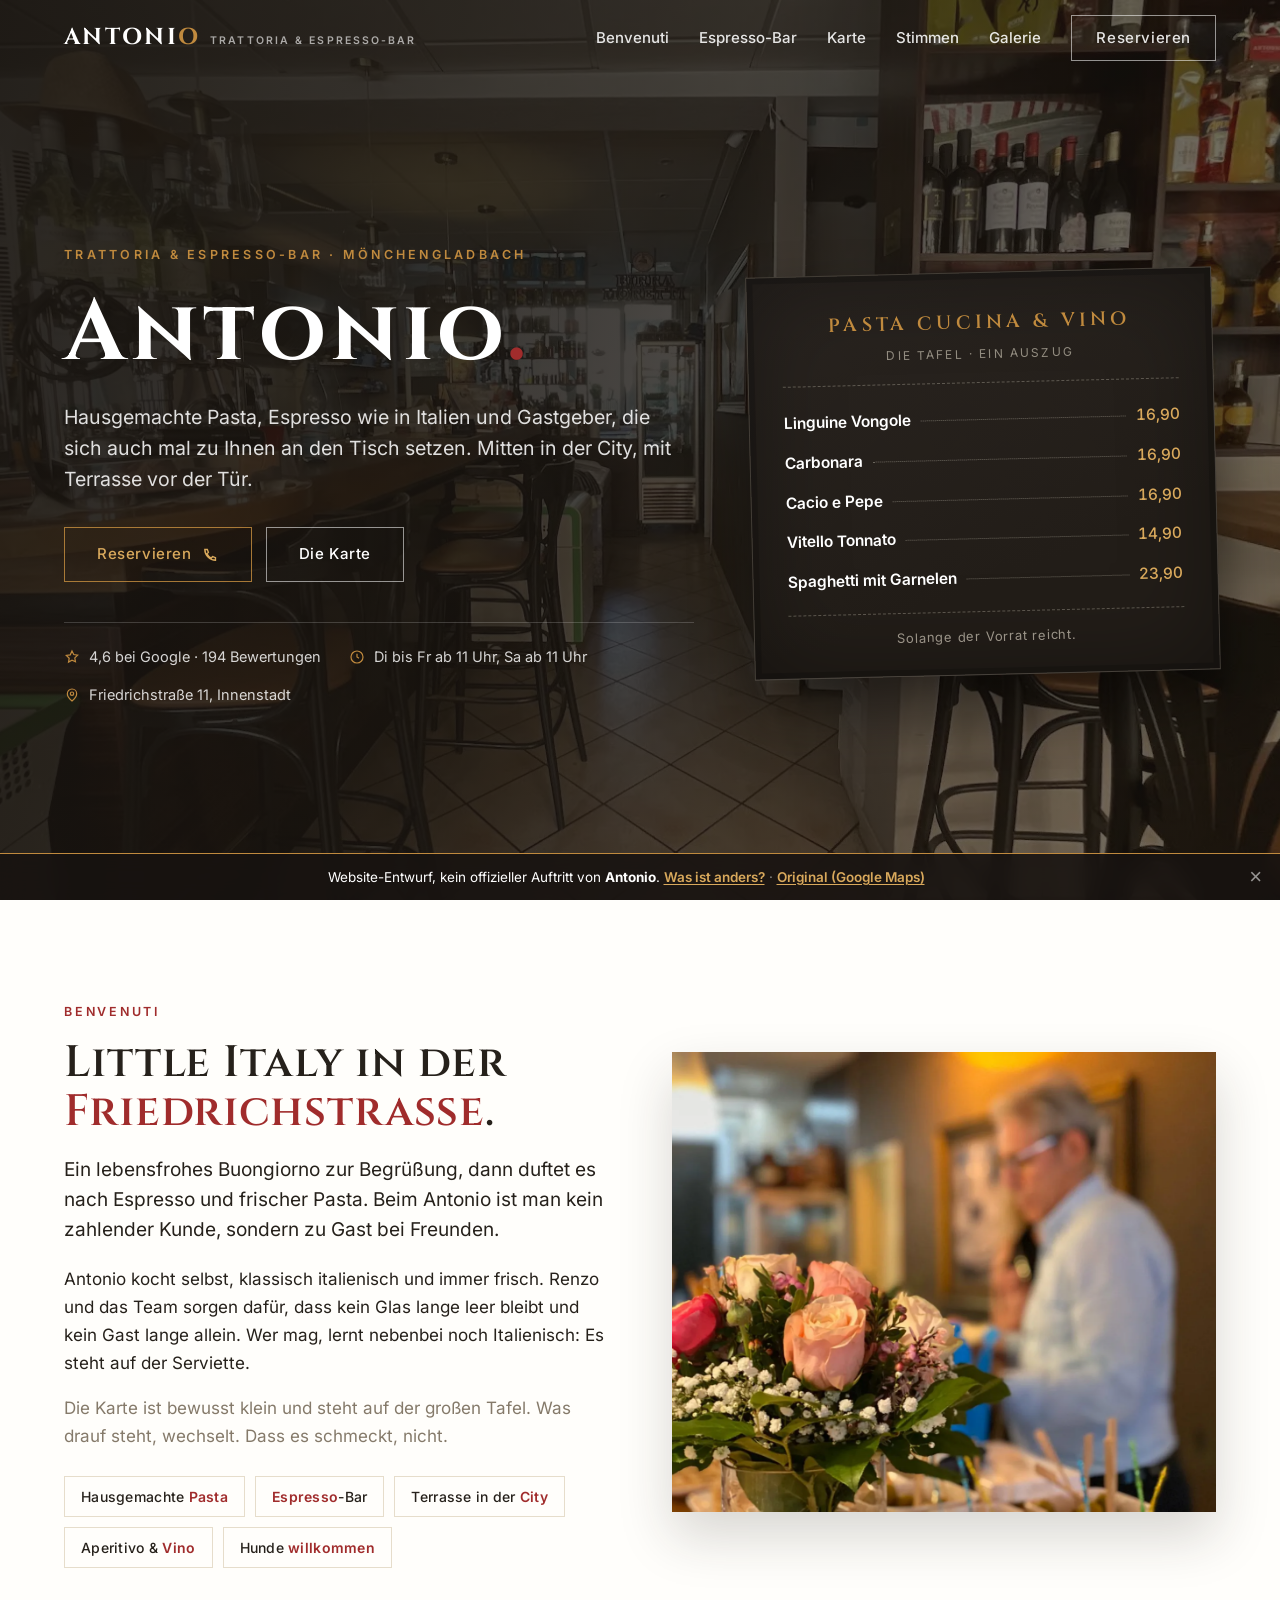
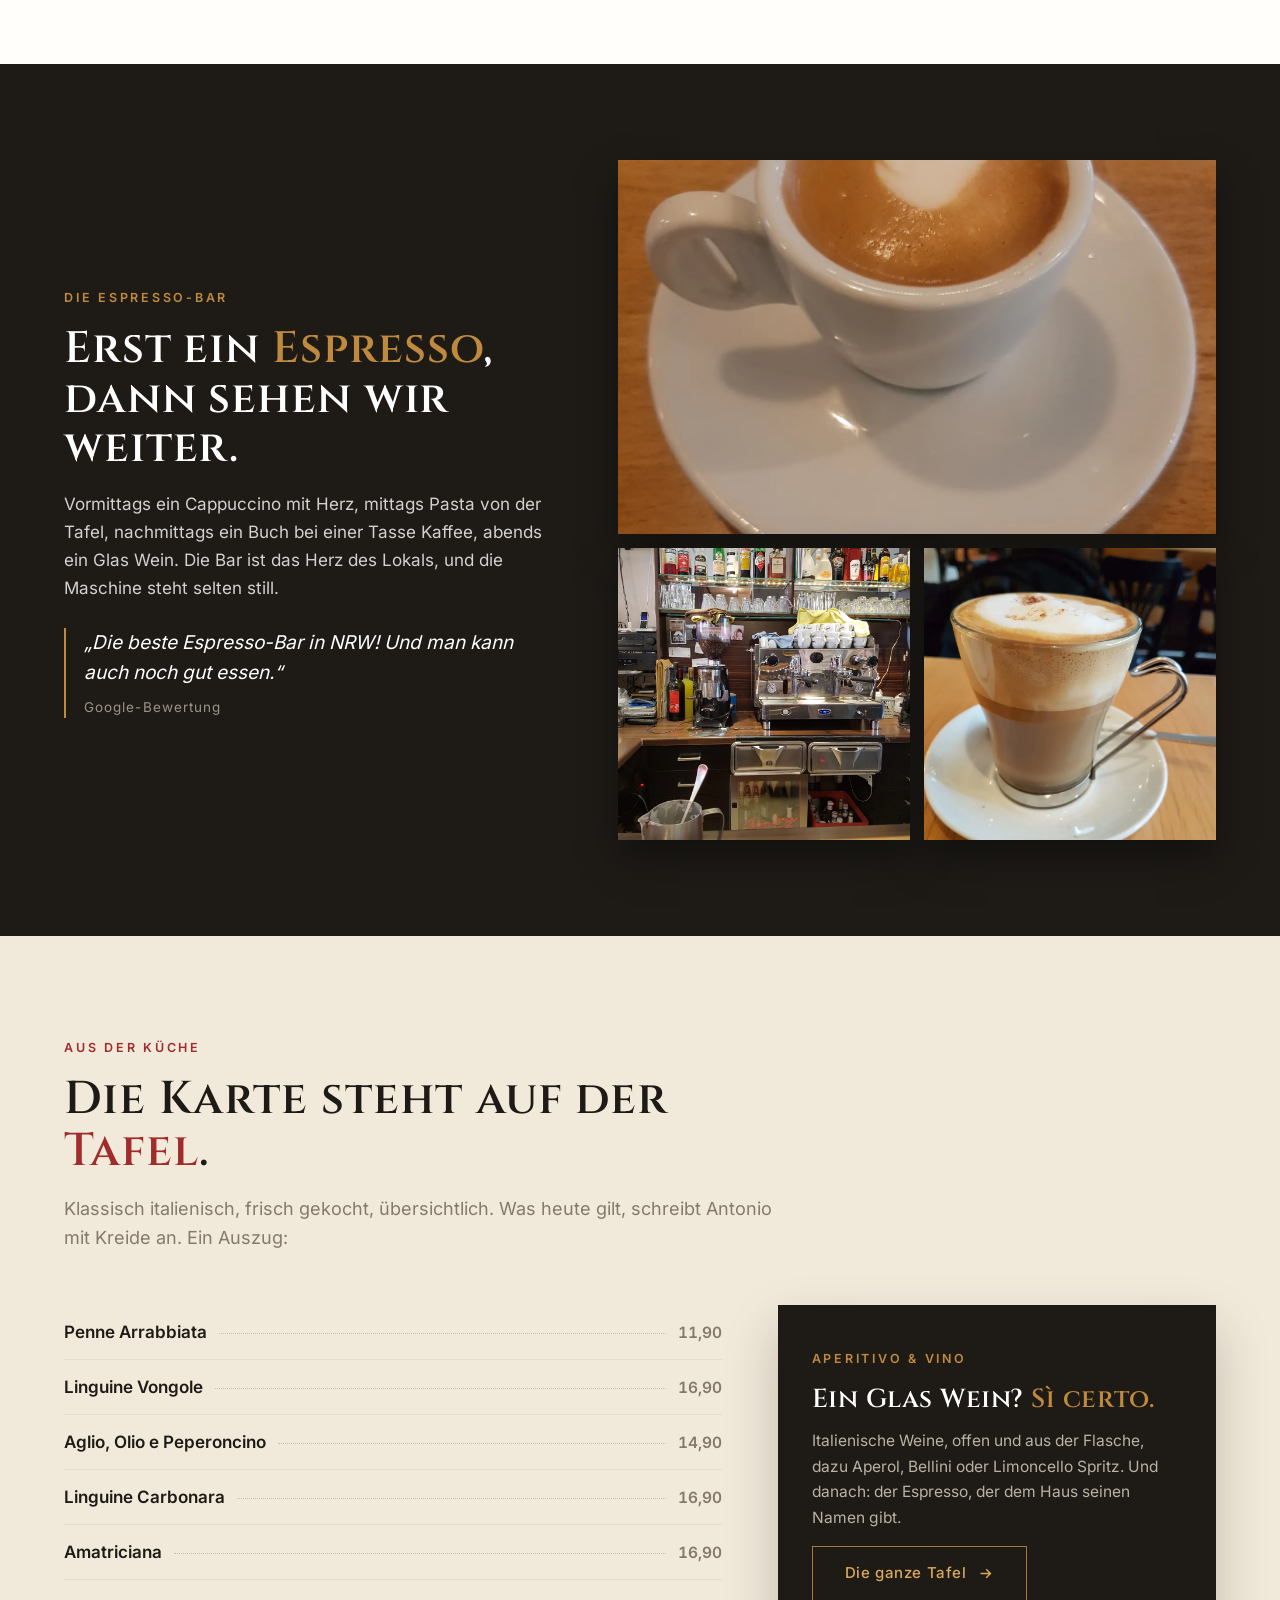
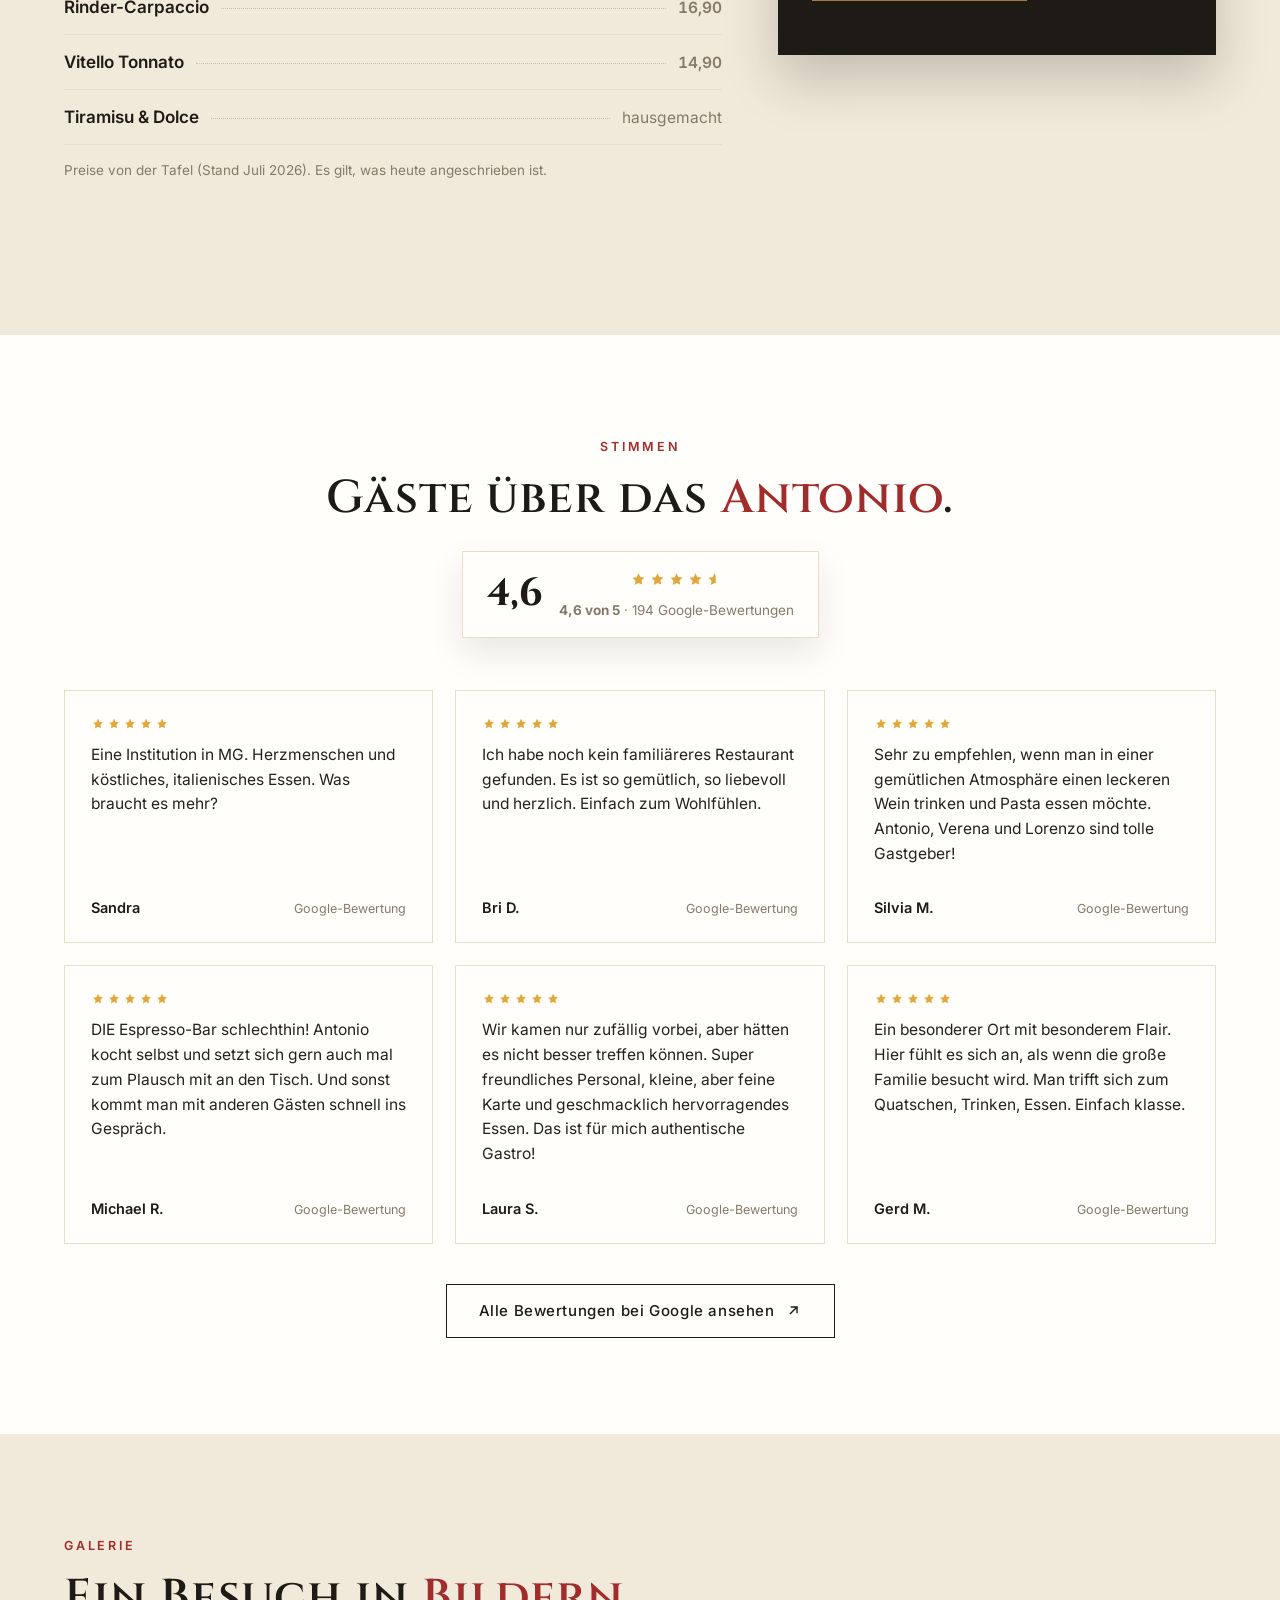
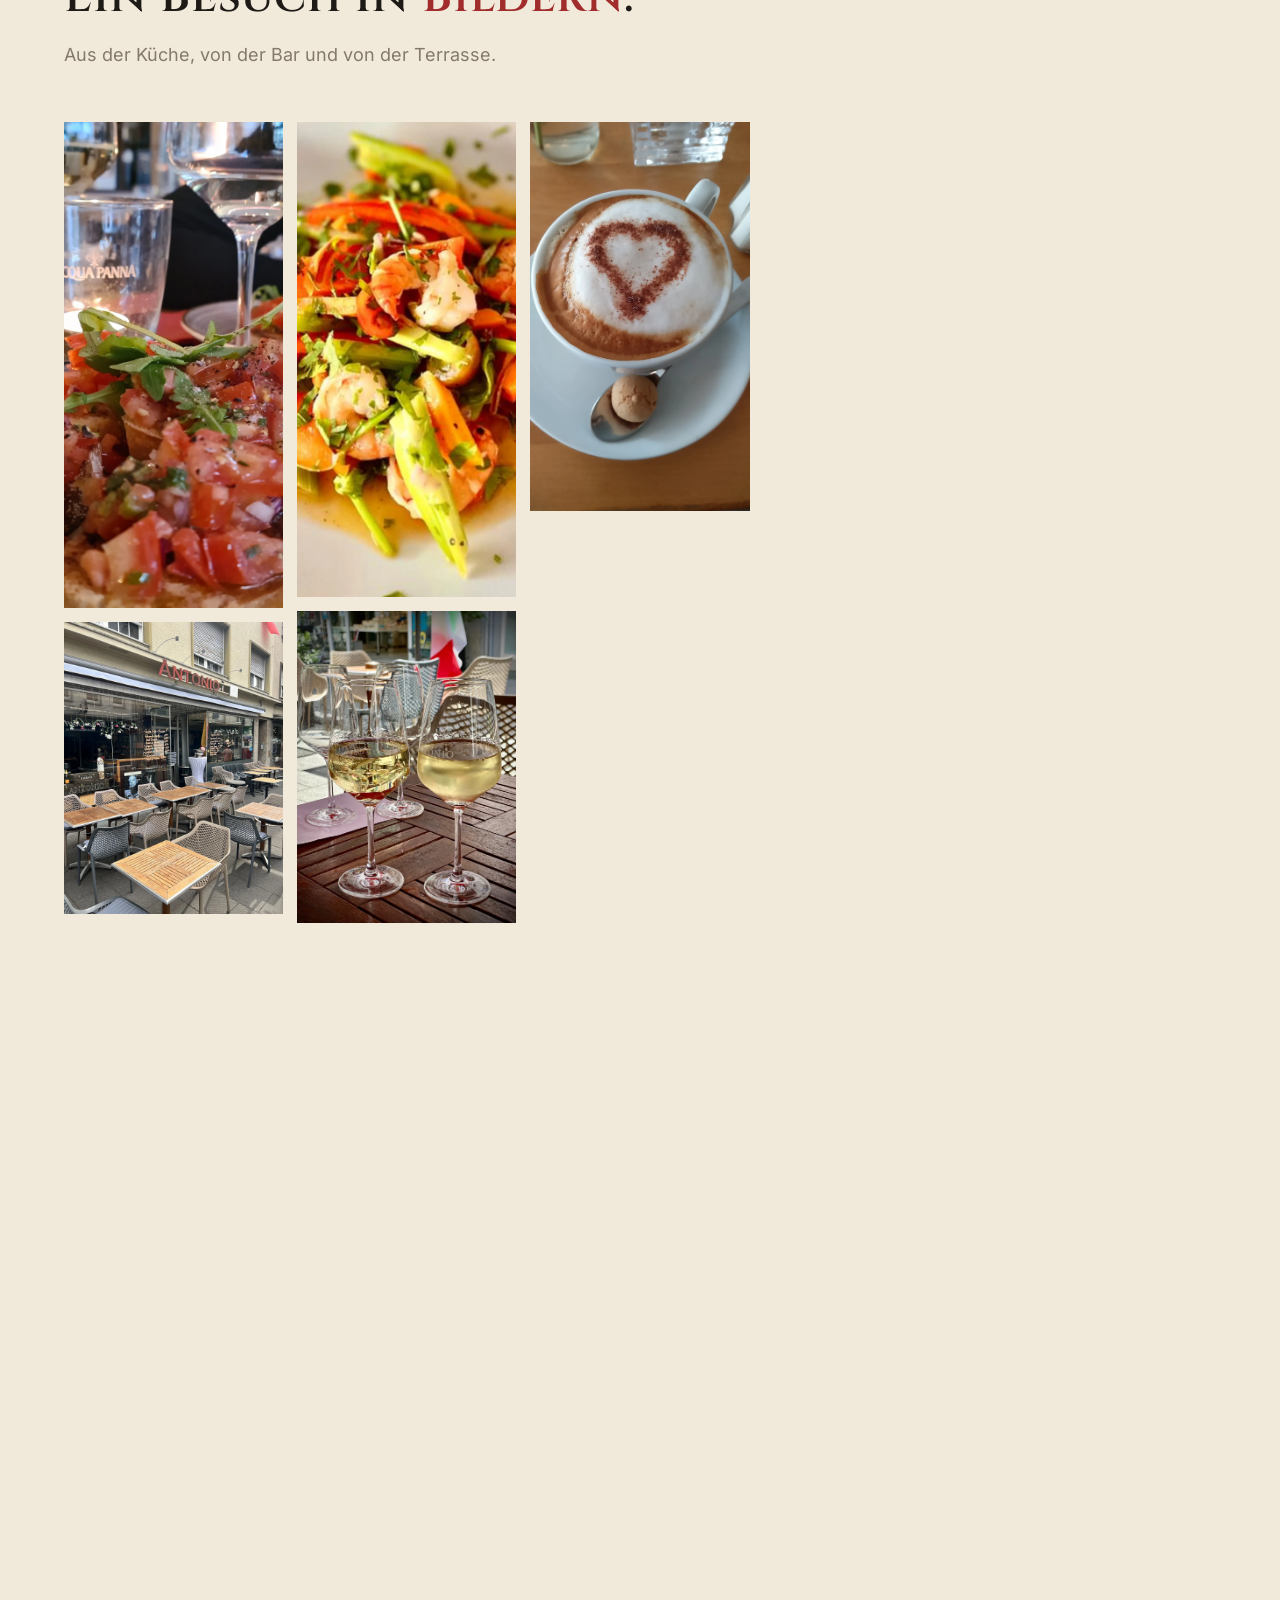
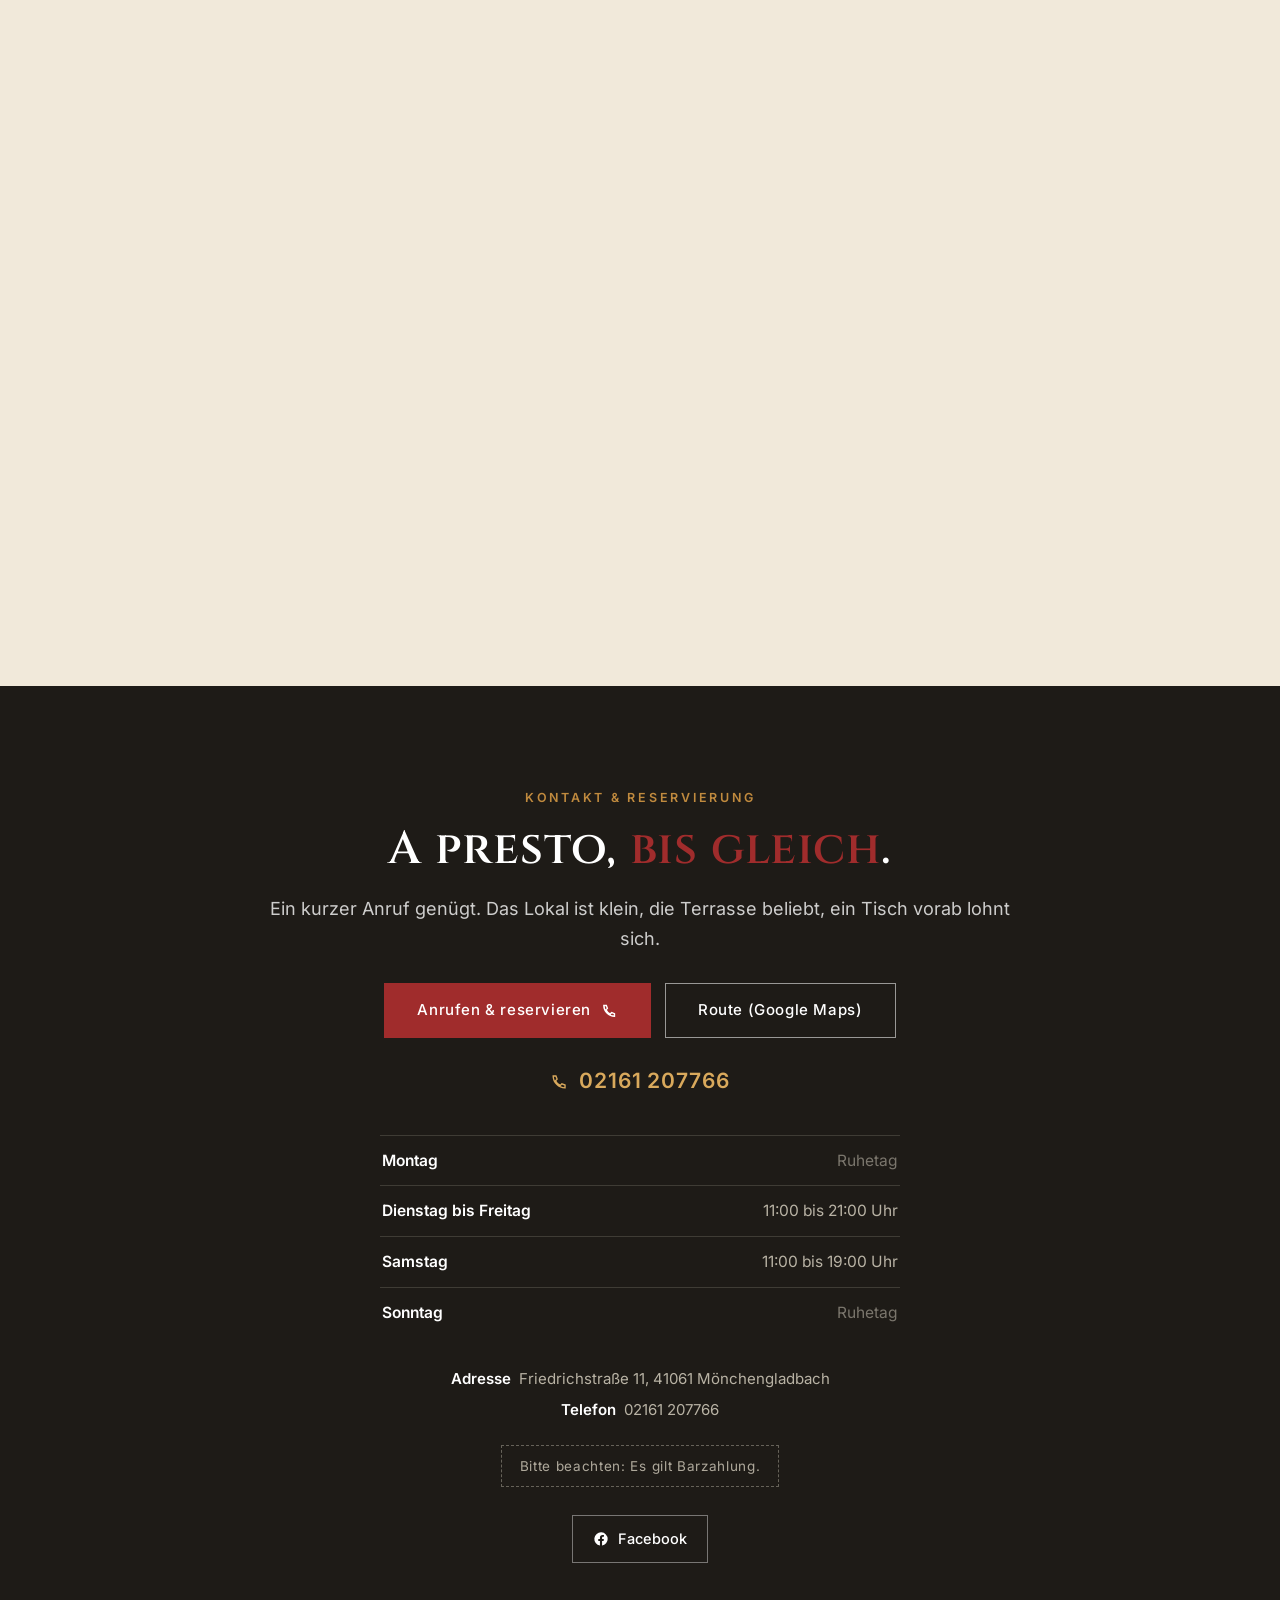
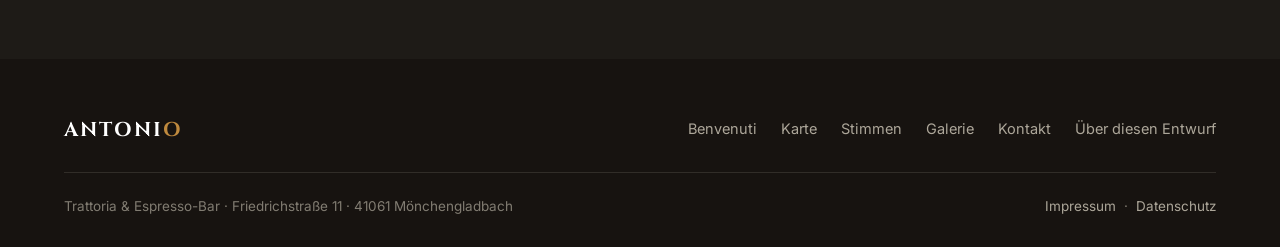
==== index.html @ 39faa566 "Antonio-Demonstrator: eigenes Design-System (Tafel, Marken-Rot, Gold, Cinzel), alle Seiten + Chrome-" ====
<!doctype html>
<html lang="de">
<head>
<meta charset="utf-8">
<meta name="viewport" content="width=device-width, initial-scale=1">
<title>Antonio | Trattoria &amp; Espresso-Bar in Mönchengladbach</title>
<meta name="description" content="Antonio in der Mönchengladbacher Innenstadt: hausgemachte Pasta, Espresso wie in Italien und eine Karte, die auf der Tafel steht. Friedrichstraße 11, Terrasse mitten in der City.">
<meta name="robots" content="noindex, nofollow">
<link rel="canonical" href="https://suak0903.github.io/antonios/">
<meta property="og:type" content="restaurant">
<meta property="og:site_name" content="Antonio">
<meta property="og:title" content="Antonio | Trattoria &amp; Espresso-Bar in Mönchengladbach">
<meta property="og:description" content="Hausgemachte Pasta, Espresso wie in Italien und eine Karte, die auf der Tafel steht. Mitten in der Mönchengladbacher City.">
<meta property="og:image" content="https://suak0903.github.io/antonios/media/og.jpg">
<meta property="og:image:width" content="1200">
<meta property="og:image:height" content="630">
<meta property="og:locale" content="de_DE">
<meta name="twitter:card" content="summary_large_image">
<meta name="twitter:image" content="https://suak0903.github.io/antonios/media/og.jpg">
<meta name="theme-color" content="#1e1b17">
<link rel="icon" href="media/favicon-32.png" sizes="32x32">
<link rel="apple-touch-icon" href="media/favicon-180.png">
<link rel="preload" as="image" href="media/hero.webp" media="(min-width:701px)">
<link rel="preload" as="image" href="media/hero-mob.webp" media="(max-width:700px)">
<link rel="stylesheet" href="css/site.css?v=1">
<script type="application/ld+json">
{"@context":"https://schema.org","@type":"Restaurant","name":"Antonio","alternateName":"Antonios Espresso Bar","@id":"https://suak0903.github.io/antonios/","url":"https://suak0903.github.io/antonios/","image":"https://suak0903.github.io/antonios/media/og.jpg","telephone":"+49 2161 207766","priceRange":"10-20 €","servesCuisine":["Italienisch","Espresso-Bar","Weinstube"],"address":{"@type":"PostalAddress","streetAddress":"Friedrichstraße 11","postalCode":"41061","addressLocality":"Mönchengladbach","addressRegion":"NRW","addressCountry":"DE"},"openingHoursSpecification":[{"@type":"OpeningHoursSpecification","dayOfWeek":["Tuesday","Wednesday","Thursday","Friday"],"opens":"11:00","closes":"21:00"},{"@type":"OpeningHoursSpecification","dayOfWeek":"Saturday","opens":"11:00","closes":"19:00"}],"aggregateRating":{"@type":"AggregateRating","ratingValue":"4.6","reviewCount":"194"},"paymentAccepted":"Cash","sameAs":["https://www.facebook.com/p/Antonios-Espresso-Bar-100046776345160/"]}
</script>
</head>
<body>
<a class="skip" href="#top">Zum Inhalt springen</a>

<!-- #chrome:header -->
<header class="nav" id="nav">
  <div class="wrap">
    <a href="index.html#top" class="brand" aria-label="Antonio Startseite">
      <b>ANTONI<em>O</em></b>
      <span class="brand__sub">Trattoria &amp; Espresso-Bar</span>
    </a>
    <nav class="nav__links" aria-label="Hauptnavigation">
      <a href="index.html#benvenuti">Benvenuti</a>
      <a href="index.html#espresso">Espresso-Bar</a>
      <a href="index.html#karte">Karte</a>
      <a href="index.html#stimmen">Stimmen</a>
      <a href="index.html#galerie">Galerie</a>
      <a href="tel:+492161207766" class="btn nav__cta">Reservieren</a>
    </nav>
    <button class="burger" id="burger" aria-label="Menü öffnen" aria-expanded="false"><span></span><span></span><span></span></button>
  </div>
</header>
<nav class="mmenu" id="mmenu" aria-label="Mobile Navigation" inert>
  <div class="mmenu__links">
    <a href="index.html#benvenuti"><span class="n">01</span>Benvenuti</a>
    <a href="index.html#espresso"><span class="n">02</span>Espresso-Bar</a>
    <a href="index.html#karte"><span class="n">03</span>Karte</a>
    <a href="index.html#stimmen"><span class="n">04</span>Stimmen</a>
    <a href="index.html#galerie"><span class="n">05</span>Galerie</a>
    <a href="index.html#kontakt"><span class="n">06</span>Kontakt</a>
  </div>
  <div class="mmenu__foot">
    <a class="btn btn--primary" href="tel:+492161207766">Tisch reservieren
      <svg viewBox="0 0 24 24" fill="none" stroke="currentColor" stroke-width="2"><path d="M4 5c0 8 7 15 15 15v-3.5l-4-1.5-2 2a12 12 0 0 1-6-6l2-2L7.5 5H4Z"/></svg></a>
    <div class="mmenu__contact">
      <a href="https://www.facebook.com/p/Antonios-Espresso-Bar-100046776345160/" target="_blank" rel="noopener"><svg viewBox="0 0 24 24" fill="currentColor"><path d="M22 12a10 10 0 1 0-11.6 9.9v-7H7.9V12h2.5V9.8c0-2.5 1.5-3.9 3.8-3.9 1.1 0 2.2.2 2.2.2v2.5h-1.2c-1.2 0-1.6.8-1.6 1.6V12h2.7l-.4 2.9h-2.3v7A10 10 0 0 0 22 12Z"/></svg>Facebook</a>
      <a href="https://www.google.com/maps/search/?api=1&amp;query=Antonio%20Friedrichstra%C3%9Fe%2011%20M%C3%B6nchengladbach" target="_blank" rel="noopener"><svg viewBox="0 0 24 24" fill="none" stroke="currentColor" stroke-width="1.8"><path d="M12 21s-7-5.7-7-11a7 7 0 1 1 14 0c0 5.3-7 11-7 11Z"/><circle cx="12" cy="10" r="2.5"/></svg>Route</a>
    </div>
    <div class="mmenu__meta">Friedrichstraße 11 &middot; Mönchengladbach</div>
  </div>
</nav>
<!-- /#chrome:header -->

<main id="top">

  <!-- ============ HERO ============ -->
  <section class="hero">
    <div class="hero__bg" id="heroBg"></div>
    <div class="wrap">
      <div class="hero__grid">
        <div class="hero__inner">
          <span class="eyebrow hero__eyebrow h-anim">Trattoria &amp; Espresso-Bar &middot; Mönchengladbach</span>
          <h1 class="h-anim">Antonio<span class="dot">.</span></h1>
          <p class="hero__sub h-anim">Hausgemachte Pasta, Espresso wie in Italien und Gastgeber, die sich auch mal zu Ihnen an den Tisch setzen. Mitten in der City, mit Terrasse vor der Tür.</p>
          <div class="hero__cta h-anim">
            <a class="btn btn--gold" href="tel:+492161207766">Reservieren
              <svg viewBox="0 0 24 24" fill="none" stroke="currentColor" stroke-width="2"><path d="M4 5c0 8 7 15 15 15v-3.5l-4-1.5-2 2a12 12 0 0 1-6-6l2-2L7.5 5H4Z"/></svg></a>
            <a class="btn btn--ghost" href="#karte">Die Karte</a>
          </div>
          <div class="ribbon h-anim">
            <span><svg viewBox="0 0 24 24" fill="none" stroke="currentColor" stroke-width="1.8"><path d="m12 3 2.6 5.3 5.9.9-4.3 4.1 1 5.8L12 16.9 6.8 19.6l1-5.8L3.5 9.7l5.9-.9Z"/></svg>4,6 bei Google &middot; 194 Bewertungen</span>
            <span><svg viewBox="0 0 24 24" fill="none" stroke="currentColor" stroke-width="1.8"><circle cx="12" cy="12" r="9"/><path d="M12 7v5l3 2"/></svg>Di bis Fr ab 11 Uhr, Sa ab 11 Uhr</span>
            <span><svg viewBox="0 0 24 24" fill="none" stroke="currentColor" stroke-width="1.8"><path d="M12 21s-7-5.7-7-11a7 7 0 1 1 14 0c0 5.3-7 11-7 11Z"/><circle cx="12" cy="10" r="2.5"/></svg>Friedrichstraße 11, Innenstadt</span>
          </div>
        </div>
        <div class="hero__board h-anim">
          <div class="board" aria-label="Auszug aus der Tafel">
            <div class="board__head"><b>PASTA CUCINA &amp; VINO</b><span>Die Tafel &middot; ein Auszug</span></div>
            <div class="board__row"><b>Linguine Vongole</b><span class="dots"></span><span class="p">16,90</span></div>
            <div class="board__row"><b>Carbonara</b><span class="dots"></span><span class="p">16,90</span></div>
            <div class="board__row"><b>Cacio e Pepe</b><span class="dots"></span><span class="p">16,90</span></div>
            <div class="board__row"><b>Vitello Tonnato</b><span class="dots"></span><span class="p">14,90</span></div>
            <div class="board__row"><b>Spaghetti mit Garnelen</b><span class="dots"></span><span class="p">23,90</span></div>
            <div class="board__foot">Solange der Vorrat reicht.</div>
          </div>
        </div>
      </div>
    </div>
  </section>

  <!-- ============ BENVENUTI ============ -->
  <section class="section section--white" id="benvenuti">
    <div class="wrap">
      <div class="split reveal">
        <div>
          <span class="eyebrow">Benvenuti</span>
          <h2 style="font-size:clamp(28px,4.4vw,44px);margin:14px 0 18px">Little Italy in der <em>Friedrichstraße</em>.</h2>
          <p class="lead">Ein lebensfrohes Buongiorno zur Begrüßung, dann duftet es nach Espresso und frischer Pasta. Beim Antonio ist man kein zahlender Kunde, sondern zu Gast bei Freunden.</p>
          <p>Antonio kocht selbst, klassisch italienisch und immer frisch. Renzo und das Team sorgen dafür, dass kein Glas lange leer bleibt und kein Gast lange allein. Wer mag, lernt nebenbei noch Italienisch: Es steht auf der Serviette.</p>
          <p class="muted">Die Karte ist bewusst klein und steht auf der großen Tafel. Was drauf steht, wechselt. Dass es schmeckt, nicht.</p>
          <div class="tags">
            <span class="tag">Hausgemachte <em>Pasta</em></span>
            <span class="tag"><em>Espresso</em>-Bar</span>
            <span class="tag">Terrasse in der <em>City</em></span>
            <span class="tag">Aperitivo &amp; <em>Vino</em></span>
            <span class="tag">Hunde <em>willkommen</em></span>
          </div>
        </div>
        <div class="split__media" style="background-image:url('media/gastgeber-blumen.webp')" role="img" aria-label="Blumen auf dem Tisch, im Hintergrund der Gastgeber"></div>
      </div>
    </div>
  </section>

  <!-- ============ ESPRESSO-BAR ============ -->
  <section class="section section--dark on-dark" id="espresso">
    <div class="wrap">
      <div class="esp reveal">
        <div>
          <span class="eyebrow" style="color:var(--oro)">Die Espresso-Bar</span>
          <h2 style="font-size:clamp(28px,4.4vw,44px);margin:14px 0 18px">Erst ein <em>Espresso</em>, dann sehen wir weiter.</h2>
          <p style="color:rgba(255,255,255,.8)">Vormittags ein Cappuccino mit Herz, mittags Pasta von der Tafel, nachmittags ein Buch bei einer Tasse Kaffee, abends ein Glas Wein. Die Bar ist das Herz des Lokals, und die Maschine steht selten still.</p>
          <blockquote class="esp__quote">
            &bdquo;Die beste Espresso-Bar in NRW! Und man kann auch noch gut essen.&ldquo;
            <cite>Google-Bewertung</cite>
          </blockquote>
        </div>
        <div class="esp__media">
          <img src="media/latte-herz.webp" alt="Cappuccino mit Herz-Latte-Art" loading="lazy" decoding="async">
          <img src="media/espressomaschine.webp" alt="Die Espressomaschine hinter der Bar" loading="lazy" decoding="async">
          <img src="media/latte-glas.webp" alt="Latte macchiato im Glas" loading="lazy" decoding="async">
        </div>
      </div>
    </div>
  </section>

  <!-- ============ KARTE ============ -->
  <section class="section section--latte" id="karte">
    <div class="wrap">
      <div class="shead">
        <span class="eyebrow">Aus der Küche</span>
        <h2>Die Karte steht auf der <em>Tafel</em>.</h2>
        <p>Klassisch italienisch, frisch gekocht, übersichtlich. Was heute gilt, schreibt Antonio mit Kreide an. Ein Auszug:</p>
      </div>
      <div class="menu reveal">
        <div class="menu__list">
          <div class="mrow"><b>Penne Arrabbiata</b><span class="lead-dots"></span><span class="p">11,90</span></div>
          <div class="mrow"><b>Linguine Vongole</b><span class="lead-dots"></span><span class="p">16,90</span></div>
          <div class="mrow"><b>Aglio, Olio e Peperoncino</b><span class="lead-dots"></span><span class="p">14,90</span></div>
          <div class="mrow"><b>Linguine Carbonara</b><span class="lead-dots"></span><span class="p">16,90</span></div>
          <div class="mrow"><b>Amatriciana</b><span class="lead-dots"></span><span class="p">16,90</span></div>
          <div class="mrow"><b>Rinder-Carpaccio</b><span class="lead-dots"></span><span class="p">16,90</span></div>
          <div class="mrow"><b>Vitello Tonnato</b><span class="lead-dots"></span><span class="p">14,90</span></div>
          <div class="mrow"><b>Tiramisu &amp; Dolce</b><span class="lead-dots"></span><span>hausgemacht</span></div>
          <p class="mnote" style="margin-top:14px">Preise von der Tafel (Stand Juli 2026). Es gilt, was heute angeschrieben ist.</p>
        </div>
        <aside class="menu__aside">
          <span class="eyebrow">Aperitivo &amp; Vino</span>
          <h3>Ein Glas Wein? <em>Sì certo.</em></h3>
          <p>Italienische Weine, offen und aus der Flasche, dazu Aperol, Bellini oder Limoncello Spritz. Und danach: der Espresso, der dem Haus seinen Namen gibt.</p>
          <p style="margin-top:16px"><a class="btn btn--gold" href="speisekarte.html">Die ganze Tafel
            <svg viewBox="0 0 24 24" fill="none" stroke="currentColor" stroke-width="2"><path d="M5 12h14M13 6l6 6-6 6"/></svg></a></p>
        </aside>
      </div>
    </div>
  </section>

  <!-- ============ STIMMEN ============ -->
  <section class="section section--white" id="stimmen">
    <div class="wrap">
      <div class="shead center">
        <span class="eyebrow">Stimmen</span>
        <h2>Gäste über das<br class="br-mob"> <em>Antonio</em>.</h2>
        <div style="display:flex;justify-content:center;margin-top:26px">
          <span class="rating">
            <span class="rating__num">4,6</span>
            <span>
              <span class="rating__stars"><svg viewBox="0 0 24 24" fill="currentColor"><path d="m12 3 2.6 5.3 5.9.9-4.3 4.1 1 5.8L12 16.9 6.8 19.6l1-5.8L3.5 9.7l5.9-.9Z"/></svg><svg viewBox="0 0 24 24" fill="currentColor"><path d="m12 3 2.6 5.3 5.9.9-4.3 4.1 1 5.8L12 16.9 6.8 19.6l1-5.8L3.5 9.7l5.9-.9Z"/></svg><svg viewBox="0 0 24 24" fill="currentColor"><path d="m12 3 2.6 5.3 5.9.9-4.3 4.1 1 5.8L12 16.9 6.8 19.6l1-5.8L3.5 9.7l5.9-.9Z"/></svg><svg viewBox="0 0 24 24" fill="currentColor"><path d="m12 3 2.6 5.3 5.9.9-4.3 4.1 1 5.8L12 16.9 6.8 19.6l1-5.8L3.5 9.7l5.9-.9Z"/></svg><svg viewBox="0 0 24 24" fill="currentColor" style="clip-path:inset(0 40% 0 0)"><path d="m12 3 2.6 5.3 5.9.9-4.3 4.1 1 5.8L12 16.9 6.8 19.6l1-5.8L3.5 9.7l5.9-.9Z"/></svg></span>
              <span class="rating__meta"><b>4,6 von 5</b> &middot; 194 Google-Bewertungen</span>
            </span>
          </span>
        </div>
      </div>
      <div class="voices reveal">
        <figure class="voice">
          <div class="voice__stars"><svg viewBox="0 0 24 24" fill="currentColor"><path d="m12 3 2.6 5.3 5.9.9-4.3 4.1 1 5.8L12 16.9 6.8 19.6l1-5.8L3.5 9.7l5.9-.9Z"/></svg><svg viewBox="0 0 24 24" fill="currentColor"><path d="m12 3 2.6 5.3 5.9.9-4.3 4.1 1 5.8L12 16.9 6.8 19.6l1-5.8L3.5 9.7l5.9-.9Z"/></svg><svg viewBox="0 0 24 24" fill="currentColor"><path d="m12 3 2.6 5.3 5.9.9-4.3 4.1 1 5.8L12 16.9 6.8 19.6l1-5.8L3.5 9.7l5.9-.9Z"/></svg><svg viewBox="0 0 24 24" fill="currentColor"><path d="m12 3 2.6 5.3 5.9.9-4.3 4.1 1 5.8L12 16.9 6.8 19.6l1-5.8L3.5 9.7l5.9-.9Z"/></svg><svg viewBox="0 0 24 24" fill="currentColor"><path d="m12 3 2.6 5.3 5.9.9-4.3 4.1 1 5.8L12 16.9 6.8 19.6l1-5.8L3.5 9.7l5.9-.9Z"/></svg></div>
          <p>Eine Institution in MG. Herzmenschen und köstliches, italienisches Essen. Was braucht es mehr?</p>
          <figcaption><span class="voice__who">Sandra</span><span class="voice__src">Google-Bewertung</span></figcaption>
        </figure>
        <figure class="voice">
          <div class="voice__stars"><svg viewBox="0 0 24 24" fill="currentColor"><path d="m12 3 2.6 5.3 5.9.9-4.3 4.1 1 5.8L12 16.9 6.8 19.6l1-5.8L3.5 9.7l5.9-.9Z"/></svg><svg viewBox="0 0 24 24" fill="currentColor"><path d="m12 3 2.6 5.3 5.9.9-4.3 4.1 1 5.8L12 16.9 6.8 19.6l1-5.8L3.5 9.7l5.9-.9Z"/></svg><svg viewBox="0 0 24 24" fill="currentColor"><path d="m12 3 2.6 5.3 5.9.9-4.3 4.1 1 5.8L12 16.9 6.8 19.6l1-5.8L3.5 9.7l5.9-.9Z"/></svg><svg viewBox="0 0 24 24" fill="currentColor"><path d="m12 3 2.6 5.3 5.9.9-4.3 4.1 1 5.8L12 16.9 6.8 19.6l1-5.8L3.5 9.7l5.9-.9Z"/></svg><svg viewBox="0 0 24 24" fill="currentColor"><path d="m12 3 2.6 5.3 5.9.9-4.3 4.1 1 5.8L12 16.9 6.8 19.6l1-5.8L3.5 9.7l5.9-.9Z"/></svg></div>
          <p>Ich habe noch kein familiäreres Restaurant gefunden. Es ist so gemütlich, so liebevoll und herzlich. Einfach zum Wohlfühlen.</p>
          <figcaption><span class="voice__who">Bri D.</span><span class="voice__src">Google-Bewertung</span></figcaption>
        </figure>
        <figure class="voice">
          <div class="voice__stars"><svg viewBox="0 0 24 24" fill="currentColor"><path d="m12 3 2.6 5.3 5.9.9-4.3 4.1 1 5.8L12 16.9 6.8 19.6l1-5.8L3.5 9.7l5.9-.9Z"/></svg><svg viewBox="0 0 24 24" fill="currentColor"><path d="m12 3 2.6 5.3 5.9.9-4.3 4.1 1 5.8L12 16.9 6.8 19.6l1-5.8L3.5 9.7l5.9-.9Z"/></svg><svg viewBox="0 0 24 24" fill="currentColor"><path d="m12 3 2.6 5.3 5.9.9-4.3 4.1 1 5.8L12 16.9 6.8 19.6l1-5.8L3.5 9.7l5.9-.9Z"/></svg><svg viewBox="0 0 24 24" fill="currentColor"><path d="m12 3 2.6 5.3 5.9.9-4.3 4.1 1 5.8L12 16.9 6.8 19.6l1-5.8L3.5 9.7l5.9-.9Z"/></svg><svg viewBox="0 0 24 24" fill="currentColor"><path d="m12 3 2.6 5.3 5.9.9-4.3 4.1 1 5.8L12 16.9 6.8 19.6l1-5.8L3.5 9.7l5.9-.9Z"/></svg></div>
          <p>Sehr zu empfehlen, wenn man in einer gemütlichen Atmosphäre einen leckeren Wein trinken und Pasta essen möchte. Antonio, Verena und Lorenzo sind tolle Gastgeber!</p>
          <figcaption><span class="voice__who">Silvia M.</span><span class="voice__src">Google-Bewertung</span></figcaption>
        </figure>
        <figure class="voice">
          <div class="voice__stars"><svg viewBox="0 0 24 24" fill="currentColor"><path d="m12 3 2.6 5.3 5.9.9-4.3 4.1 1 5.8L12 16.9 6.8 19.6l1-5.8L3.5 9.7l5.9-.9Z"/></svg><svg viewBox="0 0 24 24" fill="currentColor"><path d="m12 3 2.6 5.3 5.9.9-4.3 4.1 1 5.8L12 16.9 6.8 19.6l1-5.8L3.5 9.7l5.9-.9Z"/></svg><svg viewBox="0 0 24 24" fill="currentColor"><path d="m12 3 2.6 5.3 5.9.9-4.3 4.1 1 5.8L12 16.9 6.8 19.6l1-5.8L3.5 9.7l5.9-.9Z"/></svg><svg viewBox="0 0 24 24" fill="currentColor"><path d="m12 3 2.6 5.3 5.9.9-4.3 4.1 1 5.8L12 16.9 6.8 19.6l1-5.8L3.5 9.7l5.9-.9Z"/></svg><svg viewBox="0 0 24 24" fill="currentColor"><path d="m12 3 2.6 5.3 5.9.9-4.3 4.1 1 5.8L12 16.9 6.8 19.6l1-5.8L3.5 9.7l5.9-.9Z"/></svg></div>
          <p>DIE Espresso-Bar schlechthin! Antonio kocht selbst und setzt sich gern auch mal zum Plausch mit an den Tisch. Und sonst kommt man mit anderen Gästen schnell ins Gespräch.</p>
          <figcaption><span class="voice__who">Michael R.</span><span class="voice__src">Google-Bewertung</span></figcaption>
        </figure>
        <figure class="voice">
          <div class="voice__stars"><svg viewBox="0 0 24 24" fill="currentColor"><path d="m12 3 2.6 5.3 5.9.9-4.3 4.1 1 5.8L12 16.9 6.8 19.6l1-5.8L3.5 9.7l5.9-.9Z"/></svg><svg viewBox="0 0 24 24" fill="currentColor"><path d="m12 3 2.6 5.3 5.9.9-4.3 4.1 1 5.8L12 16.9 6.8 19.6l1-5.8L3.5 9.7l5.9-.9Z"/></svg><svg viewBox="0 0 24 24" fill="currentColor"><path d="m12 3 2.6 5.3 5.9.9-4.3 4.1 1 5.8L12 16.9 6.8 19.6l1-5.8L3.5 9.7l5.9-.9Z"/></svg><svg viewBox="0 0 24 24" fill="currentColor"><path d="m12 3 2.6 5.3 5.9.9-4.3 4.1 1 5.8L12 16.9 6.8 19.6l1-5.8L3.5 9.7l5.9-.9Z"/></svg><svg viewBox="0 0 24 24" fill="currentColor"><path d="m12 3 2.6 5.3 5.9.9-4.3 4.1 1 5.8L12 16.9 6.8 19.6l1-5.8L3.5 9.7l5.9-.9Z"/></svg></div>
          <p>Wir kamen nur zufällig vorbei, aber hätten es nicht besser treffen können. Super freundliches Personal, kleine, aber feine Karte und geschmacklich hervorragendes Essen. Das ist für mich authentische Gastro!</p>
          <figcaption><span class="voice__who">Laura S.</span><span class="voice__src">Google-Bewertung</span></figcaption>
        </figure>
        <figure class="voice">
          <div class="voice__stars"><svg viewBox="0 0 24 24" fill="currentColor"><path d="m12 3 2.6 5.3 5.9.9-4.3 4.1 1 5.8L12 16.9 6.8 19.6l1-5.8L3.5 9.7l5.9-.9Z"/></svg><svg viewBox="0 0 24 24" fill="currentColor"><path d="m12 3 2.6 5.3 5.9.9-4.3 4.1 1 5.8L12 16.9 6.8 19.6l1-5.8L3.5 9.7l5.9-.9Z"/></svg><svg viewBox="0 0 24 24" fill="currentColor"><path d="m12 3 2.6 5.3 5.9.9-4.3 4.1 1 5.8L12 16.9 6.8 19.6l1-5.8L3.5 9.7l5.9-.9Z"/></svg><svg viewBox="0 0 24 24" fill="currentColor"><path d="m12 3 2.6 5.3 5.9.9-4.3 4.1 1 5.8L12 16.9 6.8 19.6l1-5.8L3.5 9.7l5.9-.9Z"/></svg><svg viewBox="0 0 24 24" fill="currentColor"><path d="m12 3 2.6 5.3 5.9.9-4.3 4.1 1 5.8L12 16.9 6.8 19.6l1-5.8L3.5 9.7l5.9-.9Z"/></svg></div>
          <p>Ein besonderer Ort mit besonderem Flair. Hier fühlt es sich an, als wenn die große Familie besucht wird. Man trifft sich zum Quatschen, Trinken, Essen. Einfach klasse.</p>
          <figcaption><span class="voice__who">Gerd M.</span><span class="voice__src">Google-Bewertung</span></figcaption>
        </figure>
      </div>
      <div class="voices__more">
        <a class="btn btn--dark" href="https://www.google.com/maps/search/?api=1&amp;query=Antonio%20Friedrichstra%C3%9Fe%2011%20M%C3%B6nchengladbach" target="_blank" rel="noopener">Alle Bewertungen bei Google ansehen
          <svg viewBox="0 0 24 24" fill="none" stroke="currentColor" stroke-width="2"><path d="M7 17 17 7M8 7h9v9"/></svg></a>
      </div>
    </div>
  </section>

  <!-- ============ GALERIE ============ -->
  <section class="section section--latte" id="galerie">
    <div class="wrap">
      <div class="shead">
        <span class="eyebrow">Galerie</span>
        <h2>Ein Besuch in <em>Bildern</em>.</h2>
        <p>Aus der Küche, von der Bar und von der Terrasse.</p>
      </div>
      <!-- Alle brauchbaren Fotos aus dem Google-Profil; Nahaufnahmen von Gästen bewusst ausgelassen. -->
      <div class="gallery reveal">
        <picture><img src="media/vongole.webp" alt="Linguine Vongole" loading="lazy" decoding="async"></picture>
        <picture><img src="media/tafel.webp" alt="Die Kreidetafel mit der Karte über der Bank" loading="lazy" decoding="async"></picture>
        <picture><img src="media/antipasti.webp" alt="Antipasti-Teller mit Wein" loading="lazy" decoding="async"></picture>
        <picture><img src="media/garnelen-spaghetti.webp" alt="Spaghetti mit Garnelen und Rucola" loading="lazy" decoding="async"></picture>
        <picture><img src="media/fassade.webp" alt="Die Terrasse vor dem Antonio in der Friedrichstraße" loading="lazy" decoding="async"></picture>
        <picture><img src="media/burrata-prosciutto.webp" alt="Burrata mit Prosciutto" loading="lazy" decoding="async"></picture>
        <picture><img src="media/cappuccino-herz.webp" alt="Cappuccino mit Herz" loading="lazy" decoding="async"></picture>
        <picture><img src="media/pasta-rucola.webp" alt="Pasta mit Rucola" loading="lazy" decoding="async"></picture>
        <picture><img src="media/gastraum.webp" alt="Der Gastraum bei Tag" loading="lazy" decoding="async"></picture>
        <picture><img src="media/carpaccio.webp" alt="Rinder-Carpaccio" loading="lazy" decoding="async"></picture>
        <picture><img src="media/aperitivo-terrasse.webp" alt="Aperitivo auf der Terrasse" loading="lazy" decoding="async"></picture>
        <picture><img src="media/pasta-ragu.webp" alt="Pasta mit Ragù" loading="lazy" decoding="async"></picture>
        <picture><img src="media/bruschetta-wein.webp" alt="Bruschetta mit einem Glas Wein" loading="lazy" decoding="async"></picture>
        <picture><img src="media/tiramisu.webp" alt="Hausgemachtes Tiramisu" loading="lazy" decoding="async"></picture>
        <picture><img src="media/garnelen.webp" alt="Gebratene Garnelen" loading="lazy" decoding="async"></picture>
        <picture><img src="media/wein-flagge.webp" alt="Weißwein, im Hintergrund die italienische Flagge" loading="lazy" decoding="async"></picture>
        <picture><img src="media/linguine.webp" alt="Linguine mit Kräutern" loading="lazy" decoding="async"></picture>
        <picture><img src="media/antipasti-platte.webp" alt="Große Antipasti-Platte" loading="lazy" decoding="async"></picture>
        <picture><img src="media/espresso.webp" alt="Ein Espresso an der Bar" loading="lazy" decoding="async"></picture>
        <picture><img src="media/caprese-service.webp" alt="Caprese wird serviert" loading="lazy" decoding="async"></picture>
        <picture><img src="media/pasta-abend.webp" alt="Pasta am Abend" loading="lazy" decoding="async"></picture>
        <picture><img src="media/zucchini-parmesan.webp" alt="Zucchini mit Parmesan" loading="lazy" decoding="async"></picture>
        <picture><img src="media/tisch-blumen.webp" alt="Blumen auf dem großen Holztisch" loading="lazy" decoding="async"></picture>
        <picture><img src="media/dessert-beeren.webp" alt="Dessert mit Beeren" loading="lazy" decoding="async"></picture>
        <picture><img src="media/spaghetti-pomodoro.webp" alt="Spaghetti Pomodoro" loading="lazy" decoding="async"></picture>
        <picture><img src="media/terrasse-abend.webp" alt="Die Terrasse am Abend" loading="lazy" decoding="async"></picture>
        <picture><img src="media/ravioli.webp" alt="Ravioli in Tomatensauce" loading="lazy" decoding="async"></picture>
        <picture><img src="media/salat.webp" alt="Frischer Salat mit Gemüse" loading="lazy" decoding="async"></picture>
        <picture><img src="media/garnelen-pasta.webp" alt="Pasta mit Garnelen" loading="lazy" decoding="async"></picture>
        <picture><img src="media/weinregal.webp" alt="Weinflaschen im Regal" loading="lazy" decoding="async"></picture>
        <picture><img src="media/parmigiana.webp" alt="Parmigiana mit Parmesan" loading="lazy" decoding="async"></picture>
        <picture><img src="media/bruschetta.webp" alt="Bruschetta mit Tomaten" loading="lazy" decoding="async"></picture>
        <picture><img src="media/pasta-schinken.webp" alt="Pasta mit Schinken und Parmesan" loading="lazy" decoding="async"></picture>
        <picture><img src="media/dessert.webp" alt="Dessertteller" loading="lazy" decoding="async"></picture>
        <picture><img src="media/serviette.webp" alt="Die Serviette: Ich lerne Italienisch" loading="lazy" decoding="async"></picture>
        <picture><img src="media/terrasse-wein.webp" alt="Wein auf der Terrasse" loading="lazy" decoding="async"></picture>
      </div>
    </div>
  </section>

  <!-- ============ KONTAKT ============ -->
  <section class="section section--dark" id="kontakt">
    <div class="wrap">
      <div class="cta">
        <span class="eyebrow">Kontakt &amp; Reservierung</span>
        <h2>A presto, <em>bis gleich</em>.</h2>
        <p>Ein kurzer Anruf genügt. Das Lokal ist klein, die Terrasse beliebt, ein Tisch vorab lohnt sich.</p>
        <div class="cta__row">
          <a class="btn btn--primary" href="tel:+492161207766">Anrufen &amp; reservieren
            <svg viewBox="0 0 24 24" fill="none" stroke="currentColor" stroke-width="2"><path d="M4 5c0 8 7 15 15 15v-3.5l-4-1.5-2 2a12 12 0 0 1-6-6l2-2L7.5 5H4Z"/></svg></a>
          <a class="btn btn--ghost" href="https://www.google.com/maps/search/?api=1&amp;query=Antonio%20Friedrichstra%C3%9Fe%2011%20M%C3%B6nchengladbach" target="_blank" rel="noopener">Route (Google Maps)</a>
        </div>
        <a class="cta__tel" href="tel:+492161207766">
          <svg viewBox="0 0 24 24" fill="none" stroke="currentColor" stroke-width="1.7"><path d="M4 5c0 8 7 15 15 15v-3.5l-4-1.5-2 2a12 12 0 0 1-6-6l2-2L7.5 5H4Z"/></svg>02161 207766</a>
        <div style="max-width:520px;margin:36px auto 0">
          <div class="hours">
            <div class="hrow closed"><b>Montag</b><span>Ruhetag</span></div>
            <div class="hrow"><b>Dienstag bis Freitag</b><span>11:00 bis 21:00 Uhr</span></div>
            <div class="hrow"><b>Samstag</b><span>11:00 bis 19:00 Uhr</span></div>
            <div class="hrow closed" style="border-bottom:0"><b>Sonntag</b><span>Ruhetag</span></div>
          </div>
        </div>
        <div class="cta__meta">
          <span><b>Adresse</b> &nbsp;Friedrichstraße 11, 41061 Mönchengladbach</span>
          <span><b>Telefon</b> &nbsp;02161 207766</span>
        </div>
        <span class="cta__note">Bitte beachten: Es gilt Barzahlung.</span>
        <div class="social" style="justify-content:center;margin-top:28px">
          <a href="https://www.facebook.com/p/Antonios-Espresso-Bar-100046776345160/" target="_blank" rel="noopener">
            <svg viewBox="0 0 24 24" fill="currentColor"><path d="M22 12a10 10 0 1 0-11.6 9.9v-7H7.9V12h2.5V9.8c0-2.5 1.5-3.9 3.8-3.9 1.1 0 2.2.2 2.2.2v2.5h-1.2c-1.2 0-1.6.8-1.6 1.6V12h2.7l-.4 2.9h-2.3v7A10 10 0 0 0 22 12Z"/></svg>Facebook</a>
        </div>
      </div>
    </div>
  </section>

</main>

<!-- #chrome:demobar -->
<div class="demobar" id="demobar">
  <span>Website-Entwurf, kein offizieller Auftritt von <b>Antonio</b>. <a href="hinweise.html">Was ist anders?</a> <span class="demobar__sep">&middot;</span> <a href="https://www.google.com/maps/search/?api=1&amp;query=Antonio%20Friedrichstra%C3%9Fe%2011%20M%C3%B6nchengladbach" target="_blank" rel="noopener">Original (Google Maps)</a></span>
  <button id="demoClose" aria-label="Hinweis schließen">&times;</button>
</div>
<!-- /#chrome:demobar -->
<!-- #chrome:footer -->
<footer class="foot">
  <div class="wrap">
    <div class="foot__top">
      <a href="index.html#top" class="brand"><b>ANTONI<em>O</em></b></a>
      <nav class="foot__nav" aria-label="Footer">
        <a href="index.html#benvenuti">Benvenuti</a>
        <a href="index.html#karte">Karte</a>
        <a href="index.html#stimmen">Stimmen</a>
        <a href="index.html#galerie">Galerie</a>
        <a href="index.html#kontakt">Kontakt</a>
        <a href="hinweise.html">Über diesen Entwurf</a>
      </nav>
    </div>
    <div class="foot__bottom">
      <span>Trattoria &amp; Espresso-Bar &middot; Friedrichstraße 11 &middot; 41061 Mönchengladbach</span>
      <span><a href="impressum.html">Impressum</a> &nbsp;&middot;&nbsp; <a href="datenschutz.html">Datenschutz</a></span>
    </div>
  </div>
</footer>
<!-- /#chrome:footer -->

<!-- Lightbox -->
<div class="lb" id="lb" aria-hidden="true" role="dialog" aria-label="Bildansicht">
  <button class="lb__close" id="lbClose" aria-label="Schließen">&times;</button>
  <button class="lb__nav prev" id="lbPrev" aria-label="Vorheriges Bild">&#8249;</button>
  <img id="lbImg" src="" alt="">
  <button class="lb__nav next" id="lbNext" aria-label="Nächstes Bild">&#8250;</button>
</div>

<script src="js/site.js?v=1" defer></script>
</body>
</html>
---- css/site.css ----
/* ANTONIO - Trattoria & Espresso-Bar, Mönchengladbach. Redesign-Entwurf.
   Design-System: Tafel-Schwarzbraun + Marken-Rot + Gold auf hellem Tageslicht-Grund.
   Schriften: Cinzel (Kapitalis, wie die Fassaden-Wortmarke) + Inter (Body). */

@font-face{
  font-family:'Cinzel';font-style:normal;font-weight:400 900;font-display:swap;
  src:url('../font/cinzel.woff2') format('woff2');
}
@font-face{
  font-family:'Inter';font-style:normal;font-weight:100 900;font-display:swap;
  src:url('../font/inter.woff2') format('woff2-variations');
}

:root{
  --tafel:#1e1b17;      /* Kreidetafel-Grund: Hero-Overlay, dunkle Sektionen, Footer */
  --tafel-2:#292420;    /* dunkle Karte / Tafel-Board */
  --tafel-3:#332d27;    /* dunkle Karte 2 */
  --rosso:#a02c2c;      /* AKZENT Marken-Rot (Wortmarke an der Fassade) */
  --rosso-d:#7e2222;    /* Akzent dunkler (Hover) */
  --oro:#c08a3e;        /* Gold der Fenster-Kapitalis: Sekundaerakzent auf dunkel */
  --oro-h:#d9a95c;      /* Gold hell (Hover auf dunkel) */
  --kreide:#ece5d4;     /* Kreide-Ton auf der Tafel */
  --latte:#f1e9da;      /* Sektions-BG warm */
  --milk:#faf7f0;       /* Grund-BG: helles Tageslicht */
  --white:#fffefb;
  --ink:#26211b;        /* Fliesstext auf hell */
  --muted:#857a6a;      /* gedaempft */
  --line:#e6ddcb;       /* Haarlinie */
  --wrap:1200px;
  --ease:cubic-bezier(.22,1,.36,1);
  --nav-h:76px;
}

*,*::before,*::after{box-sizing:border-box}
html{-webkit-text-size-adjust:100%;scroll-behavior:smooth;overflow-x:clip}
html,*{-webkit-tap-highlight-color:transparent}
body{
  margin:0;background:var(--milk);color:var(--ink);
  font-family:'Inter',system-ui,-apple-system,Segoe UI,sans-serif;
  font-size:17px;line-height:1.65;font-weight:400;
  overflow-x:clip;overflow-wrap:break-word;
}
img{max-width:100%;height:auto;display:block}
a{color:var(--rosso)}
::selection{background:rgba(160,44,44,.22)}
::-moz-selection{background:rgba(160,44,44,.22)}
.wrap{max-width:var(--wrap);margin:0 auto;padding:0 24px}
.skip{position:absolute;left:-9999px;top:0;background:var(--tafel);color:#fff;padding:10px 16px;z-index:200}
.skip:focus{left:0}

h1,h2,h3{font-family:'Cinzel',serif;font-weight:600;letter-spacing:.02em;line-height:1.12;margin:0}
h1 em,h2 em,h3 em{font-style:normal;color:var(--rosso)}
.on-dark h2 em,.on-dark h3 em{color:var(--oro)}
p{margin:0 0 1em}
.lead{font-size:19px;line-height:1.6}
.muted{color:var(--muted)}
.eyebrow{
  display:inline-block;font-family:'Inter';font-size:12.5px;font-weight:600;
  letter-spacing:.22em;text-transform:uppercase;color:var(--rosso);
}

/* ---------- Buttons (radius 0, Ghost ueber dunklem Grund) ---------- */
.btn{
  display:inline-flex;align-items:center;justify-content:center;gap:10px;
  padding:14px 32px;border:1px solid transparent;font-family:'Inter';
  font-size:15px;font-weight:500;letter-spacing:.04em;text-decoration:none;
  cursor:pointer;transition:background .3s var(--ease),color .3s var(--ease),border-color .3s var(--ease);
  border-radius:0;background:none;
}
.btn svg{width:17px;height:17px;flex:0 0 auto}
.btn--primary{background:var(--rosso);color:#fff;border-color:var(--rosso)}
.btn--primary:hover{background:var(--rosso-d);border-color:var(--rosso-d)}
.btn--gold{border-color:rgba(192,138,62,.85);color:var(--oro-h)}
.btn--gold:hover{background:rgba(192,138,62,.16);border-color:var(--oro-h)}
.btn--ghost{border-color:rgba(255,255,255,.55);color:#fff;font-weight:500}
.btn--ghost:hover{background:rgba(255,255,255,.14);border-color:rgba(255,255,255,.85)}
.btn--dark{border-color:var(--tafel);color:var(--tafel)}
.btn--dark:hover{background:var(--tafel);color:var(--milk)}
.btn:active{transform:translateY(1px)}

/* ---------- Navigation ---------- */
.nav{
  position:fixed;top:0;left:0;right:0;z-index:100;height:var(--nav-h);
  display:flex;align-items:center;
  transition:background .35s var(--ease),box-shadow .35s var(--ease);
}
.nav .wrap{display:flex;align-items:center;justify-content:space-between;width:100%}
.brand{display:flex;align-items:baseline;gap:10px;text-decoration:none}
.brand b{
  font-family:'Cinzel',serif;font-weight:700;font-size:23px;letter-spacing:.10em;
  color:#fff;transition:color .35s var(--ease);
}
.brand b em{font-style:normal;color:var(--oro)}
.brand .brand__sub{
  font-size:10.5px;font-weight:600;letter-spacing:.2em;text-transform:uppercase;
  color:rgba(255,255,255,.62);transition:color .35s var(--ease);
}
.brand{transition:transform .28s var(--ease);transform-origin:center}
.brand:hover{transform:scale(1.06)}
.nav__links{display:flex;align-items:center;gap:30px}
.nav__links a{
  position:relative;color:rgba(255,255,255,.88);text-decoration:none;
  font-size:15px;font-weight:500;transition:color .3s var(--ease);
}
.nav__links a::after{
  content:"";position:absolute;left:0;right:100%;bottom:-6px;height:1.5px;
  background:var(--oro);transition:right .32s var(--ease);
}
.nav__links a:hover::after,.nav__links a.active::after{right:0}
.nav__links a.nav__cta{padding:10px 24px;border:1px solid rgba(255,255,255,.55)}
.nav__links a.nav__cta::after{display:none}
.nav__links a.nav__cta:hover{background:rgba(255,255,255,.14)}
.nav.scrolled{background:rgba(250,247,240,.92);backdrop-filter:blur(14px) saturate(140%);box-shadow:0 1px 0 var(--line)}
.nav.scrolled .brand b{color:var(--tafel)}
.nav.scrolled .brand b em{color:var(--rosso)}
.nav.scrolled .brand .brand__sub{color:var(--muted)}
.nav.scrolled .nav__links a{color:var(--ink)}
.nav.scrolled .nav__links a::after{background:var(--rosso)}
.nav.scrolled .nav__links a.nav__cta{border-color:var(--rosso);color:var(--rosso)}
.nav.scrolled .nav__links a.nav__cta:hover{background:rgba(160,44,44,.08)}

.burger{
  display:none;width:44px;height:44px;background:none;border:0;cursor:pointer;
  flex-direction:column;justify-content:center;align-items:center;gap:6px;z-index:130;
}
.burger span{display:block;width:26px;height:2px;background:#fff;transition:transform .3s var(--ease),opacity .3s var(--ease),background .3s var(--ease)}
.nav.scrolled .burger span{background:var(--tafel)}
.nav.menu-open .burger span{background:#fff}
.nav.menu-open .burger span:nth-child(1){transform:translateY(8px) rotate(45deg)}
.nav.menu-open .burger span:nth-child(2){opacity:0}
.nav.menu-open .burger span:nth-child(3){transform:translateY(-8px) rotate(-45deg)}
.nav.menu-open{background:none;box-shadow:none;backdrop-filter:none;z-index:130}
.nav.menu-open .brand b{color:#fff}
.nav.menu-open .brand b em{color:var(--oro)}
.nav.menu-open .brand .brand__sub{color:rgba(255,255,255,.62)}

/* Mobiles Menue: Glas auf Tafel-Braun, Header schwebt, Burger morpht */
.mmenu{
  position:fixed;inset:0;z-index:110;height:100lvh;
  background:rgba(26,22,18,.84);backdrop-filter:blur(20px) saturate(140%);
  display:flex;flex-direction:column;justify-content:center;
  padding:calc(var(--nav-h) + 12px) 30px 34px;
  transform:translateX(102%);transition:transform .42s var(--ease);
  overflow-y:auto;overscroll-behavior:contain;
}
.mmenu.open{transform:none}
.mmenu__links{display:flex;flex-direction:column;gap:4px;margin:auto 0 26px}
.mmenu__links a{
  display:flex;align-items:baseline;gap:16px;text-decoration:none;
  font-family:'Cinzel',serif;font-weight:600;font-size:clamp(22px,5.6vw,27px);
  letter-spacing:.06em;color:var(--kreide);padding:9px 0 9px 2px;
  border-bottom:1px solid rgba(236,229,212,.12);
  transition:color .3s var(--ease),padding-left .3s var(--ease);
  opacity:0;transform:translateY(14px);
}
.mmenu__links a:last-child{border-bottom:0}
.mmenu.open .mmenu__links a{animation:mmin .5s var(--ease) forwards}
.mmenu.open .mmenu__links a:nth-child(1){animation-delay:.06s}
.mmenu.open .mmenu__links a:nth-child(2){animation-delay:.11s}
.mmenu.open .mmenu__links a:nth-child(3){animation-delay:.16s}
.mmenu.open .mmenu__links a:nth-child(4){animation-delay:.21s}
.mmenu.open .mmenu__links a:nth-child(5){animation-delay:.26s}
.mmenu.open .mmenu__links a:nth-child(6){animation-delay:.31s}
@keyframes mmin{to{opacity:1;transform:none}}
.mmenu__links a:hover{color:#fff;padding-left:12px}
.mmenu__links .n{font-family:'Inter';font-size:12px;font-weight:600;letter-spacing:.14em;color:var(--oro)}
.mmenu__foot{display:flex;flex-direction:column;gap:14px;margin-bottom:auto}
.mmenu__foot .btn{width:100%}
.mmenu__contact{display:grid;grid-template-columns:1fr 1fr;gap:10px}
.mmenu__contact a{
  display:inline-flex;align-items:center;justify-content:center;gap:8px;
  border:1px solid rgba(236,229,212,.28);color:var(--kreide);text-decoration:none;
  font-size:14px;font-weight:500;padding:11px 10px;transition:background .3s var(--ease);
}
.mmenu__contact a:hover{background:rgba(255,255,255,.10)}
.mmenu__contact svg{width:16px;height:16px}
.mmenu__meta{text-align:center;font-size:13px;color:rgba(236,229,212,.55)}

/* ---------- Hero ---------- */
.hero{
  position:relative;min-height:100svh;display:flex;align-items:center;
  background:var(--tafel);overflow:hidden;padding:calc(var(--nav-h) + 34px) 0 64px;
}
.hero__bg{
  position:absolute;left:0;right:0;top:-16%;height:132%;z-index:0;
  background:url('../media/hero.webp') center 38%/cover no-repeat;
  will-change:transform;backface-visibility:hidden;
}
.hero__bg::after{
  content:"";position:absolute;inset:0;
  background:linear-gradient(100deg,rgba(24,20,16,.93) 0%,rgba(24,20,16,.82) 44%,rgba(24,20,16,.55) 100%);
}
.hero .wrap{position:relative;z-index:1;width:100%}
.hero__grid{display:grid;grid-template-columns:1.15fr .85fr;gap:56px;align-items:center}
.hero__grid>*{min-width:0}
.hero__inner{color:#fff}
.hero__eyebrow{color:var(--oro);letter-spacing:.26em}
.hero h1{
  font-size:clamp(46px,7.2vw,86px);font-weight:700;color:#fff;
  letter-spacing:.06em;margin:18px 0 0;
}
.hero h1 em{font-style:normal;color:var(--oro)}
.hero h1 .dot{color:var(--rosso)}
.hero__sub{font-size:clamp(17px,2vw,19.5px);line-height:1.6;color:rgba(255,255,255,.86);max-width:52ch;margin:20px 0 0}
.hero__cta{display:flex;gap:14px;margin-top:32px;flex-wrap:wrap}

/* Eingangsanimation: H1 nur transform (LCP), Rest darf faden */
.h-anim{animation:heroUp .8s var(--ease) both}
.hero h1.h-anim{animation:heroRise .8s var(--ease) both}
.hero__eyebrow.h-anim{animation-delay:.06s}
.hero h1.h-anim{animation-delay:.12s}
.hero__sub.h-anim{animation-delay:.26s}
.hero__cta.h-anim{animation-delay:.38s}
.ribbon.h-anim{animation-delay:.52s}
.hero__board.h-anim{animation-delay:.30s}
@keyframes heroRise{from{transform:translateY(26px)}to{transform:none}}
@keyframes heroUp{from{opacity:0;transform:translateY(22px)}to{opacity:1;transform:none}}

/* Die Tafel (Herzstueck): Karte des Tages als Kreidetafel */
.hero__board{position:relative}
.board{
  background:linear-gradient(160deg,var(--tafel-2),#221d18 70%);
  border:1px solid rgba(236,229,212,.16);
  box-shadow:0 30px 60px rgba(0,0,0,.45), inset 0 0 0 6px rgba(0,0,0,.18), inset 0 0 90px rgba(0,0,0,.35);
  padding:34px 34px 26px;transform:rotate(-1.4deg);
}
.board__head{text-align:center;border-bottom:1px dashed rgba(236,229,212,.28);padding-bottom:16px;margin-bottom:16px}
.board__head b{
  font-family:'Cinzel',serif;font-weight:600;font-size:19px;letter-spacing:.22em;
  color:var(--oro);display:block;
}
.board__head span{font-size:12px;letter-spacing:.18em;text-transform:uppercase;color:rgba(236,229,212,.55)}
.board__row{
  display:flex;align-items:baseline;gap:10px;
  color:var(--kreide);font-size:15.5px;padding:7px 0;
}
.board__row b{font-weight:600;color:#fff;white-space:nowrap}
.board__row .dots{flex:1;border-bottom:1px dotted rgba(236,229,212,.35);transform:translateY(-4px)}
.board__row .p{font-variant-numeric:tabular-nums;color:var(--oro-h);font-weight:500;white-space:nowrap}
.board__foot{
  text-align:center;margin-top:14px;padding-top:14px;border-top:1px dashed rgba(236,229,212,.28);
  font-size:13px;letter-spacing:.06em;color:rgba(236,229,212,.6);
}

/* Kontakt-Ribbon unterm Hero-Text */
.ribbon{
  display:flex;flex-wrap:wrap;gap:14px 28px;margin-top:40px;padding-top:22px;
  border-top:1px solid rgba(255,255,255,.18);color:rgba(255,255,255,.82);
  font-size:14.5px;min-width:0;overflow:hidden;
}
@media(max-width:700px){.ribbon{flex-wrap:nowrap}}
.ribbon span{display:inline-flex;align-items:center;gap:9px;white-space:nowrap}
.ribbon svg{width:16px;height:16px;color:var(--oro);flex:0 0 auto}
.ribbon__track{display:flex;gap:34px;will-change:transform}

/* ---------- Sektionen ---------- */
.section{padding:96px 0}
.section--latte{background:var(--latte)}
.section--white{background:var(--white)}
.section--dark{background:var(--tafel);color:rgba(255,255,255,.88)}
.section--dark h2,.section--dark h3{color:#fff}
.shead{max-width:720px;margin-bottom:52px}
.shead h2{font-size:clamp(30px,4.6vw,46px);color:var(--tafel);margin:14px 0 16px}
.section--dark .shead h2{color:#fff}
.shead p{color:var(--muted);font-size:18px}
.section--dark .shead p{color:rgba(255,255,255,.68)}
.shead.center{margin-left:auto;margin-right:auto;text-align:center}

.split{display:grid;grid-template-columns:1fr 1fr;gap:64px;align-items:center}
.split>*{min-width:0}
.split__media{
  min-height:460px;background-size:cover;background-position:center;
  box-shadow:0 24px 50px rgba(38,33,27,.18);
}

.tags{display:flex;flex-wrap:wrap;gap:10px;margin-top:26px}
.tag{
  border:1px solid var(--line);background:var(--white);color:var(--ink);
  font-size:14px;font-weight:500;padding:8px 16px;letter-spacing:.02em;
}
.tag em{font-style:normal;color:var(--rosso);font-weight:600}
.section--dark .tag{background:none;border-color:rgba(236,229,212,.25);color:var(--kreide)}
.section--dark .tag em{color:var(--oro)}

/* Espresso-Sektion (dunkel) */
.esp{display:grid;grid-template-columns:.9fr 1.1fr;gap:64px;align-items:center}
.esp>*{min-width:0}
.esp__media{display:grid;grid-template-columns:1fr 1fr;gap:14px}
.esp__media img{width:100%;height:100%;object-fit:cover;box-shadow:0 18px 40px rgba(0,0,0,.4)}
.esp__media img:first-child{grid-column:1/-1;aspect-ratio:16/10}
.esp__media img:not(:first-child){aspect-ratio:1/1}
.esp__quote{
  margin:26px 0 0;padding-left:18px;border-left:2px solid var(--oro);
  font-size:19px;line-height:1.55;color:#fff;font-style:italic;
}
.esp__quote cite{display:block;margin-top:10px;font-style:normal;font-size:13.5px;letter-spacing:.08em;color:rgba(236,229,212,.6)}

/* Karte / Menue-Zeilen */
.menu{display:grid;grid-template-columns:1.2fr .8fr;gap:56px;align-items:start}
.menu>*{min-width:0}
.mrow{display:flex;align-items:baseline;gap:12px;padding:13px 0;border-bottom:1px solid var(--line)}
.mrow:last-child{border-bottom:0}
.mrow b{font-weight:600;color:var(--tafel);white-space:nowrap}
.mrow .lead-dots{flex:1;border-bottom:1px dotted #cbbfa8;transform:translateY(-4px);min-width:24px}
.mrow span:last-child{color:var(--muted);font-size:15.5px;text-align:right}
.mrow .p{color:var(--rosso);font-weight:600;font-variant-numeric:tabular-nums;font-size:15.5px;white-space:nowrap}
.menu__aside{
  background:var(--tafel);color:var(--kreide);padding:38px 34px;
  box-shadow:0 24px 50px rgba(38,33,27,.22);
}
.menu__aside .eyebrow{color:var(--oro)}
.menu__aside h3{color:#fff;font-size:clamp(21px,2.6vw,26px);margin:14px 0 14px}
.menu__aside h3 em{color:var(--oro);font-style:normal}
.menu__aside p{color:rgba(236,229,212,.75);font-size:15.5px}

/* Stimmen */
.rating{
  display:inline-flex;align-items:center;gap:16px;background:var(--white);
  border:1px solid var(--line);padding:16px 24px;box-shadow:0 14px 34px rgba(38,33,27,.10);
}
.rating__num{font-family:'Cinzel',serif;font-weight:700;font-size:38px;color:var(--tafel);line-height:1}
.rating__stars{display:inline-flex;gap:2px;color:#e0a83c}
.rating__stars svg{width:17px;height:17px}
.rating__meta{display:block;font-size:13.5px;color:var(--muted);margin-top:3px}
.voices{display:grid;grid-template-columns:repeat(3,1fr);gap:22px;margin-top:46px}
.voice{
  margin:0;background:var(--white);border:1px solid var(--line);padding:26px 26px 22px;
  display:flex;flex-direction:column;transition:box-shadow .3s var(--ease),border-color .3s var(--ease);
}
.voice:hover{box-shadow:0 16px 36px rgba(38,33,27,.10);border-color:#d9cdb4}
.voice__stars{display:flex;gap:2px;color:#e0a83c;margin-bottom:12px}
.voice__stars svg{width:14px;height:14px}
.voice p{font-size:15.5px;line-height:1.6;color:var(--ink);flex:1}
.voice figcaption{margin-top:14px;display:flex;justify-content:space-between;align-items:baseline;gap:10px}
.voice__who{font-weight:600;font-size:14.5px;color:var(--tafel)}
.voice__src{font-size:12.5px;color:var(--muted)}
.voices__more{text-align:center;margin-top:40px}

/* Galerie (JS-Masonry) */
.gallery{display:flex;gap:14px;align-items:flex-start}
.gallery__col{display:flex;flex-direction:column;gap:14px;flex:1;min-width:0}
.gallery picture{display:block;cursor:pointer;overflow:hidden}
.gallery img{width:100%;transition:opacity .3s var(--ease)}
.gallery picture:hover img{opacity:.88}

/* Lightbox */
.lb{
  position:fixed;inset:0;z-index:150;background:rgba(20,17,14,.94);
  display:none;align-items:center;justify-content:center;padding:44px;
}
.lb.open{display:flex}
.lb img{max-width:min(1200px,92vw);max-height:86vh;width:auto;height:auto;box-shadow:0 30px 80px rgba(0,0,0,.5)}
.lb__close,.lb__nav{
  position:absolute;background:none;border:0;color:rgba(255,255,255,.75);
  font-size:38px;cursor:pointer;line-height:1;padding:12px;transition:color .25s var(--ease);
}
.lb__close:hover,.lb__nav:hover{color:#fff}
.lb__close{top:16px;right:20px}
.lb__nav{top:50%;transform:translateY(-50%);font-size:54px}
.lb__nav.prev{left:14px}.lb__nav.next{right:14px}

/* Kontakt / CTA */
.cta{max-width:760px;margin:0 auto;text-align:center}
.cta .eyebrow{color:var(--oro)}
.cta h2{font-size:clamp(30px,4.6vw,46px);color:#fff;margin:14px 0 18px}
.cta p{color:rgba(255,255,255,.78);font-size:18px}
.cta__row{display:flex;gap:14px;justify-content:center;margin-top:30px;flex-wrap:wrap}
.cta__tel{
  display:inline-flex;align-items:center;gap:10px;margin-top:26px;
  color:var(--oro-h);text-decoration:none;font-size:21px;font-weight:600;letter-spacing:.04em;
}
.cta__tel svg{width:19px;height:19px}
.cta__tel:hover{color:#fff}
.hours{border-top:1px solid rgba(236,229,212,.16)}
.hrow{
  display:flex;justify-content:space-between;gap:18px;padding:12px 2px;
  border-bottom:1px solid rgba(236,229,212,.16);font-size:15.5px;color:rgba(255,255,255,.85);
}
.hrow b{font-weight:600;color:#fff;text-align:left}
.hrow span{text-align:right;color:rgba(236,229,212,.75)}
.hrow.closed span{color:rgba(236,229,212,.45)}
.cta__meta{
  display:flex;flex-direction:column;gap:6px;margin-top:30px;
  font-size:15px;color:rgba(236,229,212,.75);
}
.cta__meta b{color:#fff;font-weight:600}
.cta__note{
  display:inline-block;margin-top:22px;padding:9px 18px;border:1px dashed rgba(236,229,212,.35);
  font-size:13.5px;letter-spacing:.05em;color:rgba(236,229,212,.7);
}
.social{display:flex;gap:12px}
.social a{
  display:inline-flex;align-items:center;gap:9px;padding:11px 20px;
  border:1px solid rgba(255,255,255,.4);color:#fff;text-decoration:none;
  font-size:14.5px;font-weight:500;transition:background .3s var(--ease);
}
.social a:hover{background:rgba(255,255,255,.12)}
.social svg{width:16px;height:16px}

/* ---------- Footer ---------- */
.foot{background:#171310;color:rgba(236,229,212,.7);padding:54px 0 30px}
.foot .brand b{font-size:20px}
.foot__top{display:flex;justify-content:space-between;align-items:center;gap:26px;flex-wrap:wrap;padding-bottom:26px;border-bottom:1px solid rgba(236,229,212,.12)}
.foot__nav{display:flex;gap:24px;flex-wrap:wrap}
.foot__nav a{color:rgba(236,229,212,.7);text-decoration:none;font-size:14.5px;transition:color .25s var(--ease)}
.foot__nav a:hover{color:#fff}
.foot__bottom{display:flex;justify-content:space-between;gap:16px;flex-wrap:wrap;padding-top:22px;font-size:13.5px;color:rgba(236,229,212,.5)}
.foot__bottom a{color:rgba(236,229,212,.7);text-decoration:none}
.foot__bottom a:hover{color:#fff}

/* ---------- Demo-Leiste ---------- */
.demobar{
  position:fixed;bottom:0;left:0;right:0;z-index:120;
  background:rgba(23,19,16,.88);backdrop-filter:blur(10px);color:#fff;
  display:flex;align-items:center;justify-content:center;gap:16px;
  padding:12px 46px 12px 18px;font-size:13.5px;text-align:center;
  border-top:1px solid var(--oro);transform:translateY(100%);
  animation:demoin .5s .9s var(--ease) forwards;
}
@keyframes demoin{to{transform:none}}
.demobar a{color:var(--oro-h);text-decoration:underline;text-underline-offset:2px;font-weight:600}
.demobar__sep{opacity:.5}
.demobar button{position:absolute;right:12px;background:none;border:0;color:rgba(255,255,255,.55);font-size:22px;cursor:pointer}
.demobar button:hover{color:#fff}
.demobar.hide{display:none}

/* ---------- Unterseiten ---------- */
.subhero{
  background:var(--tafel);color:#fff;
  padding:calc(var(--nav-h) + 64px) 0 64px;position:relative;overflow:hidden;
}
.subhero::after{
  content:"";position:absolute;inset:0;pointer-events:none;
  background:radial-gradient(90% 120% at 50% -20%,rgba(192,138,62,.14),transparent 60%);
}
.subhero .wrap{position:relative;z-index:1}
.crumb{font-size:13.5px;color:rgba(236,229,212,.6)}
.crumb a{color:rgba(236,229,212,.85);text-decoration:none}
.crumb a:hover{color:#fff}
.subhero h1{font-size:clamp(34px,5.4vw,58px);color:#fff;letter-spacing:.05em;margin:14px 0 14px}
.subhero h1 .dot{color:var(--oro)}
.subhero p{max-width:640px;color:rgba(255,255,255,.8);font-size:18px;margin:0}
.subhero .eyebrow{color:var(--oro)}

.note-box{
  background:var(--latte);border:1px solid var(--line);border-left:3px solid var(--rosso);
  padding:22px 26px;font-size:15.5px;line-height:1.65;color:var(--ink);
}
.note-box b{color:var(--tafel)}

/* Hinweise: ToC, Karten, Skala, Design-System, Tabelle, Metriken, Referenzen */
.toc{display:grid;grid-template-columns:repeat(6,1fr);gap:10px;margin-top:30px}
.toc a{
  display:flex;align-items:center;justify-content:center;gap:9px;
  border:1px solid rgba(236,229,212,.28);color:var(--kreide);text-decoration:none;
  font-size:13.5px;font-weight:500;padding:11px 8px;transition:background .3s var(--ease),border-color .3s var(--ease);
}
.toc a:hover{background:rgba(255,255,255,.08);border-color:rgba(236,229,212,.55)}
.toc .num{color:var(--oro);font-size:11.5px;font-weight:600;letter-spacing:.08em}
.toc-top{
  position:fixed;right:22px;bottom:64px;z-index:90;width:46px;height:46px;
  background:var(--tafel);border:1px solid rgba(236,229,212,.3);color:#fff;cursor:pointer;
  display:flex;align-items:center;justify-content:center;
  opacity:0;pointer-events:none;transition:opacity .3s var(--ease);
}
.toc-top.show{opacity:1;pointer-events:auto}
.toc-top svg{width:18px;height:18px}
.toc-top:hover{background:var(--rosso)}

.stat{
  display:inline-block;font-size:12.5px;font-weight:600;letter-spacing:.2em;
  text-transform:uppercase;color:var(--rosso);
}
.two{display:grid;gap:22px}
.card{
  background:var(--white);border:1px solid var(--line);padding:28px 28px 24px;
  display:flex;flex-direction:column;
}
.card h3{font-size:19px;color:var(--tafel);margin:0 0 14px;font-family:'Inter';font-weight:600;letter-spacing:0}
.card p{font-size:15px;color:var(--muted);margin:0}
.card .ic{width:26px;height:26px;color:var(--rosso);margin-bottom:16px}
.chk{list-style:none;margin:0;padding:0;display:flex;flex-direction:column;gap:12px}
.chk li{display:flex;gap:11px;align-items:flex-start;font-size:15px;line-height:1.5;color:var(--ink)}
.chk svg{width:17px;height:17px;flex:0 0 auto;margin-top:3px}
.chk .ok{color:#3d7a46}
.chk .todo{color:var(--oro)}

.scale__caps{display:flex;justify-content:space-between;gap:14px;font-size:13px;color:var(--muted);margin-bottom:14px}
.scale__caps .mid{text-align:center}.scale__caps .end{text-align:right}
.scale__caps b{color:var(--tafel)}
.scale__track{position:relative;height:10px;background:#e8dfcd;margin:30px 0 6px}
.scale__fill{position:absolute;left:0;top:0;bottom:0;background:linear-gradient(90deg,#d9c9a8,var(--rosso))}
.scale__mk{position:absolute;top:50%}
.scale__mk i{
  position:absolute;left:0;top:0;transform:translate(-50%,-50%);
  width:16px;height:16px;background:var(--white);border:3px solid var(--tafel);border-radius:50%;
}
.scale__mk--rec i{border-color:var(--rosso)}
.scale__lab{
  position:absolute;left:0;transform:translateX(-50%);white-space:nowrap;
  font-size:12.5px;font-weight:600;letter-spacing:.04em;
}
.scale__mk--now .scale__lab{top:16px;color:var(--tafel)}
.scale__mk--rec .scale__lab{bottom:16px;color:var(--rosso)}
.scale__nums{display:flex;justify-content:space-between;font-size:12px;color:var(--muted);margin-top:34px}
.scale__why{list-style:none;margin:26px 0 0;padding:0;display:flex;flex-direction:column;gap:10px;font-size:15px;color:var(--ink)}
.scale__why li{padding-left:16px;position:relative}
.scale__why li::before{content:"";position:absolute;left:0;top:.62em;width:6px;height:6px;background:var(--rosso)}
.scale__why b{color:var(--tafel)}

.ds{display:grid;grid-template-columns:1fr 1fr;gap:56px;align-items:start}
.ds__sw{display:grid;grid-template-columns:1fr 1fr;gap:16px}
.ds__c{display:flex;flex-direction:column;gap:7px;font-size:13px}
.ds__chip{height:74px;border:1px solid var(--line)}
.ds__c .hex{font-weight:600;color:var(--tafel);letter-spacing:.04em}
.ds__c .nm{color:var(--muted)}
.ds__type .big{font-family:'Cinzel',serif;font-weight:700;font-size:clamp(30px,4vw,44px);letter-spacing:.08em;color:var(--tafel)}
.ds__type .big em{font-style:normal;color:var(--rosso)}
.ds__type .cap{font-size:12.5px;font-weight:600;letter-spacing:.18em;text-transform:uppercase;color:var(--rosso);margin:14px 0 6px}
.ds__type p{font-size:15px;color:var(--muted)}

.ctable-wrap{overflow-x:auto}
.ctable{width:100%;border-collapse:collapse;font-size:15px;background:var(--white);border:1px solid var(--line)}
.ctable th,.ctable td{padding:13px 18px;text-align:left;border-bottom:1px solid var(--line)}
.ctable thead th{
  font-size:12.5px;letter-spacing:.14em;text-transform:uppercase;color:var(--muted);
  font-weight:600;background:var(--latte);
}
.ctable tr:last-child td{border-bottom:0}
.ctable .col-c{text-align:center;white-space:nowrap}
.ctable .yes{color:#3d7a46;font-weight:600}
.ctable .no{color:#a4988a}

.metrics{display:grid;grid-template-columns:repeat(3,1fr);gap:22px;margin:34px 0}
.metric{background:var(--white);border:1px solid var(--line);padding:26px;text-align:center}
.metric .big{font-family:'Cinzel',serif;font-weight:700;font-size:clamp(22px,2.6vw,30px);color:var(--rosso)}
.metric .lbl{font-size:14px;color:var(--muted);margin-top:8px}
.why{display:grid;grid-template-columns:repeat(3,1fr);gap:22px}
.why--four{grid-template-columns:1fr 1fr}

.refs{display:grid;grid-template-columns:repeat(3,1fr);gap:22px}
.ref{background:var(--white);border:1px solid var(--line);display:flex;flex-direction:column;transition:box-shadow .3s var(--ease)}
.ref:hover{box-shadow:0 16px 36px rgba(38,33,27,.10)}
.ref__shot{width:100%;height:auto;border-bottom:1px solid var(--line)}
.ref__body{padding:20px 22px 22px;display:flex;flex-direction:column;gap:8px;flex:1}
.ref__body h4{margin:0;font-size:16.5px;color:var(--tafel);font-family:'Inter';font-weight:600}
.ref__body p{font-size:14px;color:var(--muted);margin:0;flex:1}
.ref__body a{
  display:inline-flex;align-items:center;gap:7px;color:var(--rosso);
  font-size:14px;font-weight:600;text-decoration:none;
}
.ref__body a:hover{text-decoration:underline;text-underline-offset:3px}
.ref__body a svg{width:14px;height:14px}
.ref__extra{border-top:1px solid var(--line);margin-top:12px;padding-top:12px;display:flex;flex-direction:column;gap:7px}
.ref__extra .lbl{font-size:11.5px;font-weight:600;letter-spacing:.16em;text-transform:uppercase;color:var(--muted)}

.prose{font-size:16px;line-height:1.7;color:var(--ink)}
.prose h2{font-size:24px;color:var(--tafel);margin:36px 0 12px}
.prose p{margin:0 0 14px}

/* Karte-Unterseite */
.menu__list{margin-bottom:44px}
.mnote{font-size:13.5px;color:var(--muted);margin-top:-4px}

/* Reveal on scroll */
.reveal{opacity:0;transform:translateY(26px);transition:opacity .7s var(--ease),transform .7s var(--ease)}
.reveal.in{opacity:1;transform:none}

/* ---------- Responsive ---------- */
.br-mob{display:none}
@media(max-width:1023px){
  .nav__links{display:none}
  .burger{display:flex}
  .hero__grid{grid-template-columns:1fr;gap:40px}
  .hero__board{max-width:560px}
}
@media(max-width:820px){
  .voices{grid-template-columns:1fr 1fr}
  .why{grid-template-columns:1fr 1fr}
  .refs{grid-template-columns:1fr 1fr}
  .metrics{grid-template-columns:1fr}
  .toc{grid-template-columns:repeat(3,1fr)}
}
@media(max-width:700px){
  body{font-size:16px}
  .section{padding:56px 0}
  .br-mob{display:inline}
  .hero{padding-top:calc(var(--nav-h) + 18px);padding-bottom:40px}
  .hero__bg{background-image:url('../media/hero-mob.webp');background-position:center 30%}
  .hero__bg::after{background:linear-gradient(180deg,rgba(24,20,16,.82) 0%,rgba(24,20,16,.55) 45%,rgba(24,20,16,.88) 100%)}
  .hero__inner{display:flex;flex-direction:column;min-height:calc(100svh - var(--nav-h) - 66px)}
  .hero__cta{margin-top:auto;display:grid;grid-template-columns:1fr 1fr;gap:10px}
  .hero__cta .btn{width:100%;padding:14px 10px}
  .ribbon{margin-top:22px}
  .split,.esp,.menu,.ds{grid-template-columns:1fr;gap:36px}
  .split__media{min-height:320px;order:1}
  .voices{grid-template-columns:1fr}
  .why{grid-template-columns:1fr}
  .refs{grid-template-columns:1fr}
  .gallery{gap:10px}
  .gallery__col{gap:10px}
  .cta__row{flex-direction:column}
  .cta__row .btn{width:100%}
  .foot__top,.foot__bottom{flex-direction:column;align-items:flex-start}
  .toc{grid-template-columns:1fr 1fr}
  .lb{padding:12px}
  .lb__nav{display:none}
}
@media(max-width:380px){
  .hero h1{font-size:42px}
  .board{padding:26px 20px 20px}
}

/* Touch: Hover-Resets + Tap-Feedback (Kaskade: am Ende) */
@media (hover:none),(pointer:coarse){
  .brand:hover{transform:none}
  .voice:hover{box-shadow:none;border-color:var(--line)}
  .gallery picture:hover img{opacity:1}
  .btn:active{opacity:.85}
}

/* Reduced Motion: alles aus */
@media(prefers-reduced-motion:reduce){
  html{scroll-behavior:auto}
  .h-anim,.hero h1.h-anim{animation:none}
  .reveal{opacity:1;transform:none;transition:none}
  .demobar{animation:none;transform:none}
  .hero__bg{transform:none!important}
  .mmenu{transition:none}
  .mmenu.open .mmenu__links a{animation:none;opacity:1;transform:none}
  *{transition-duration:.01ms!important}
}
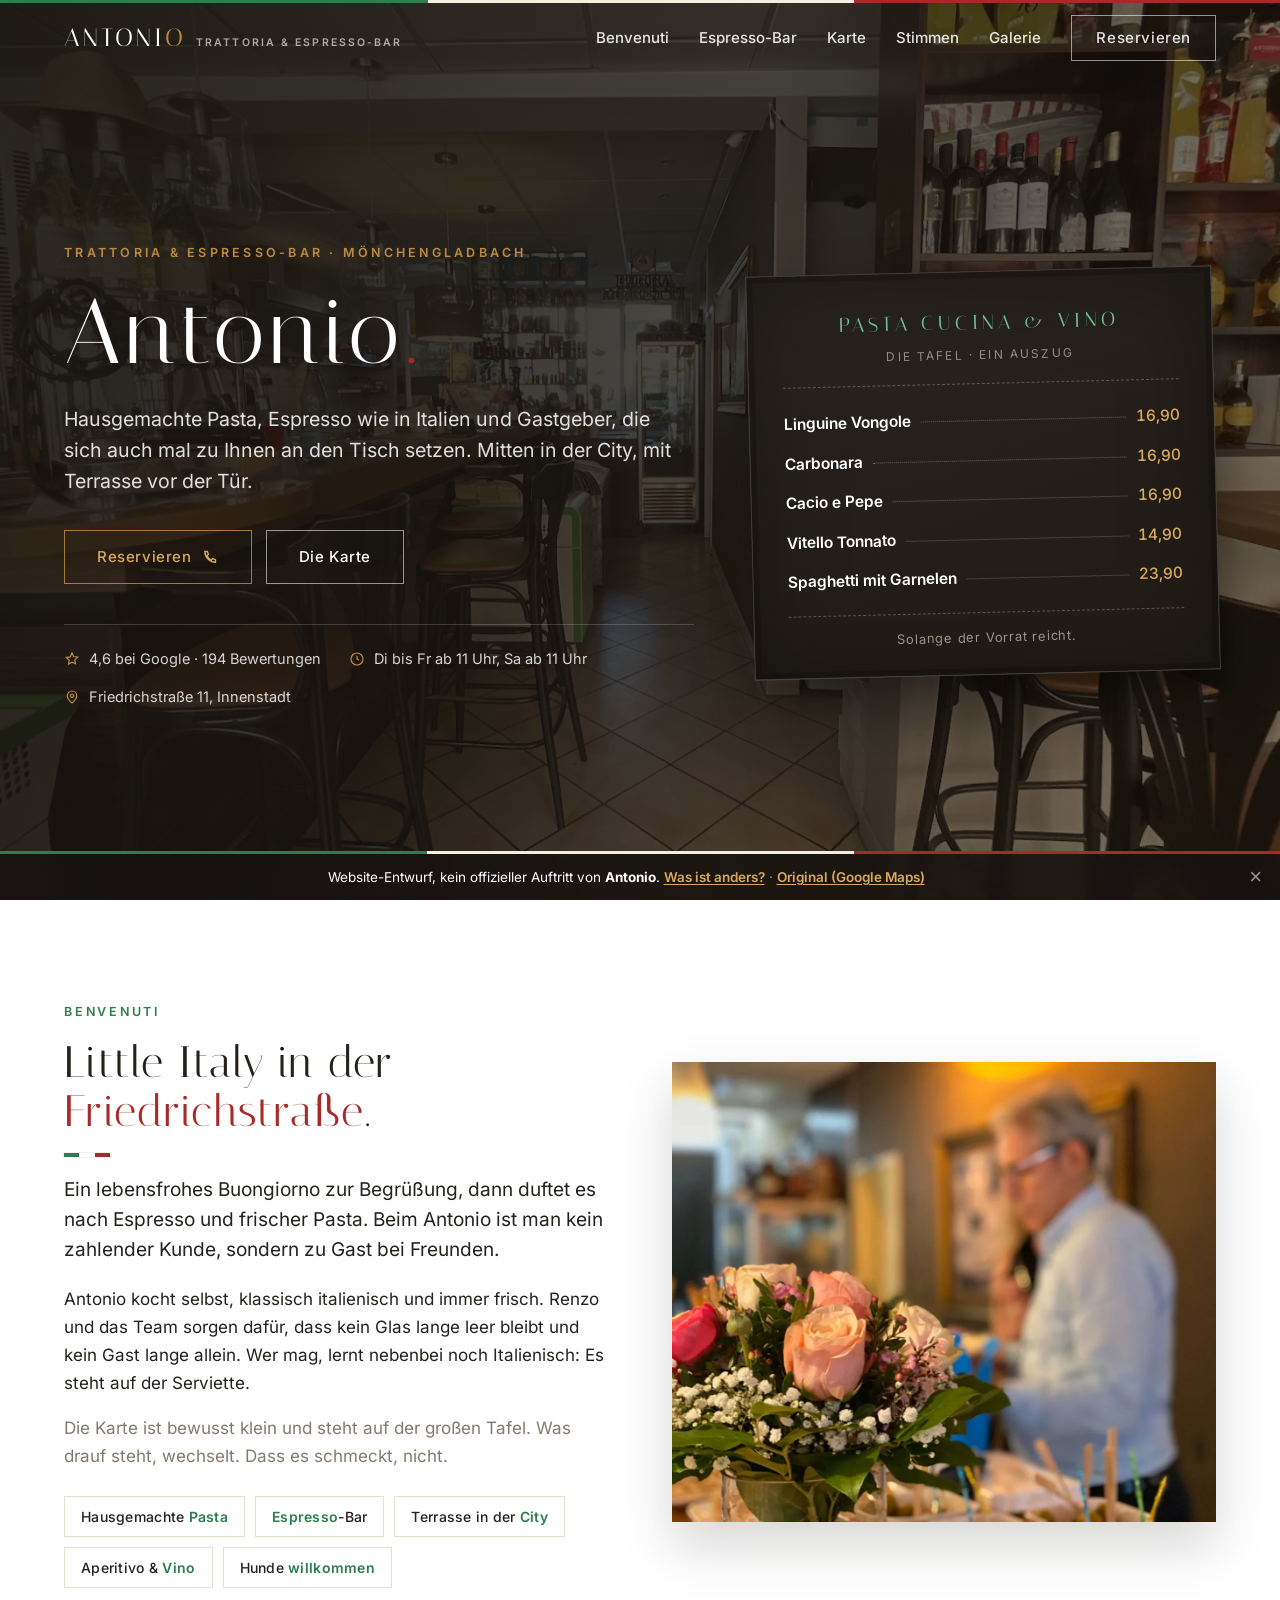
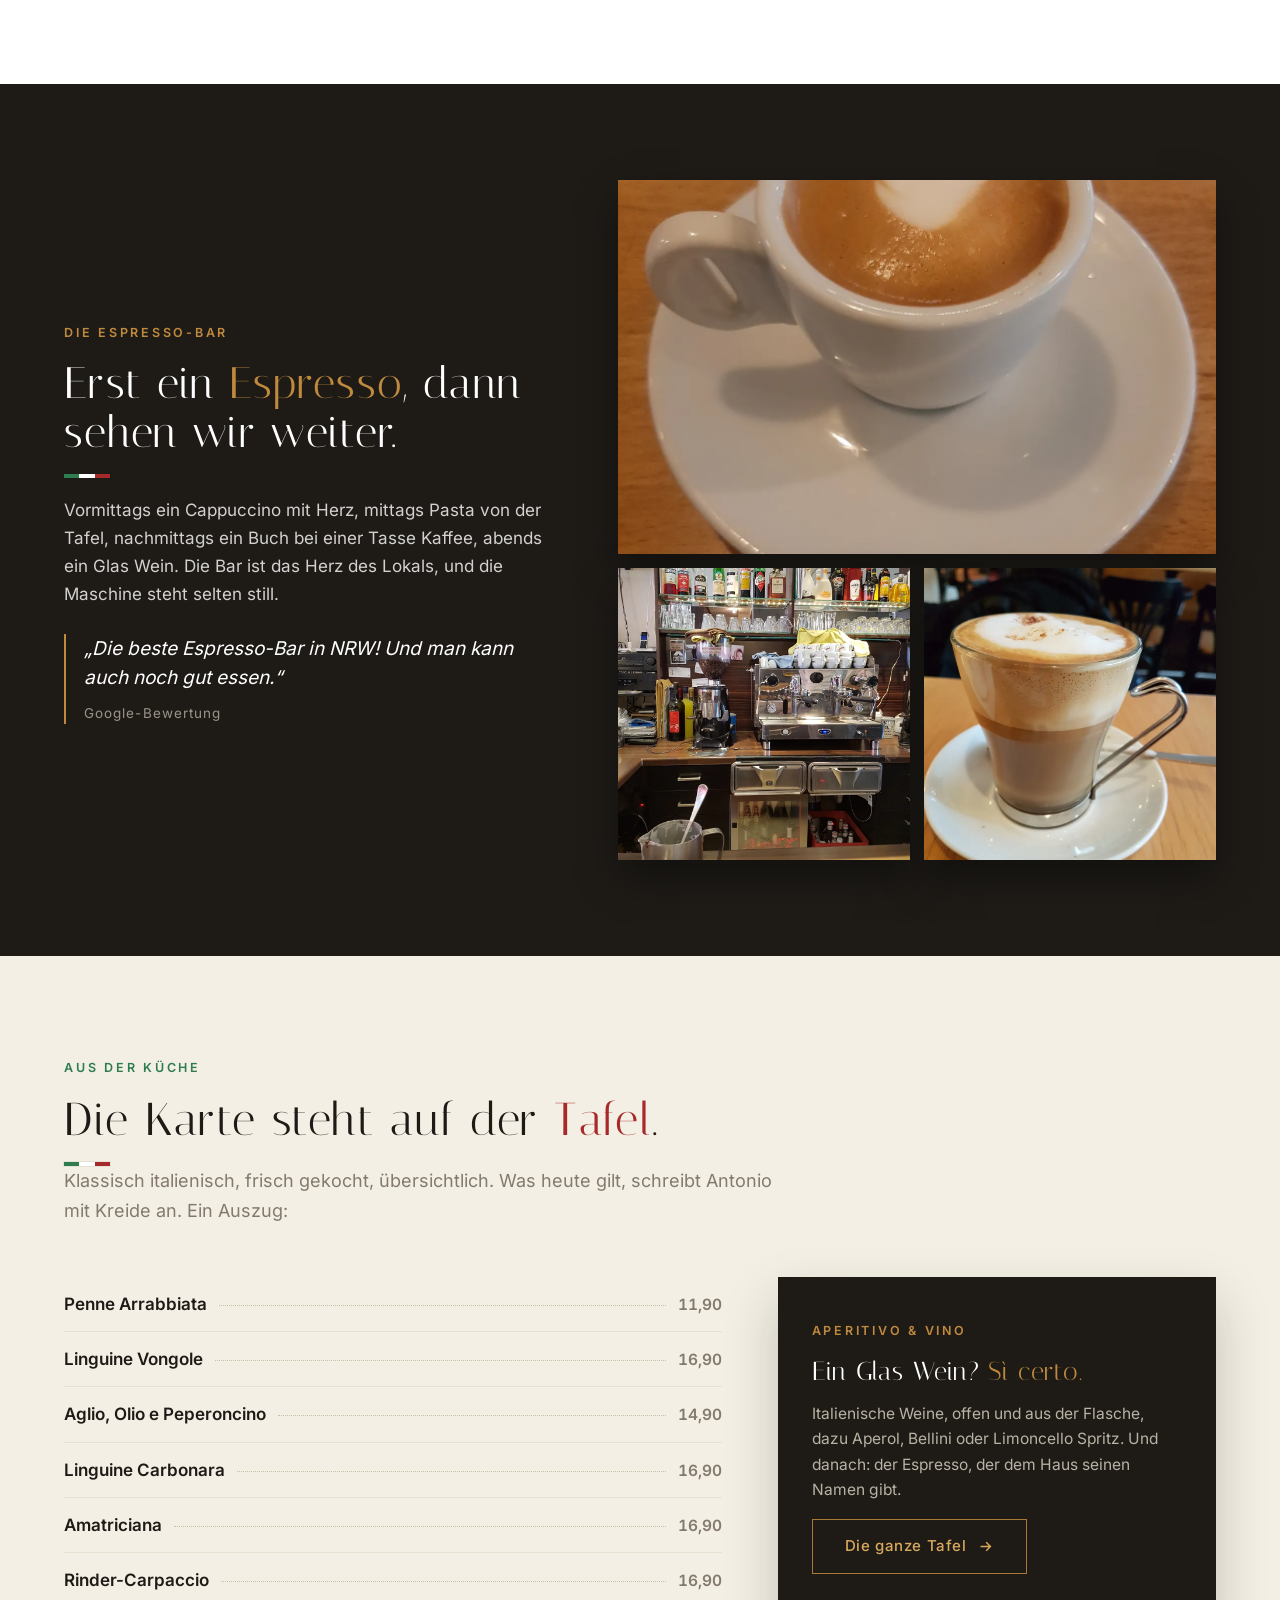
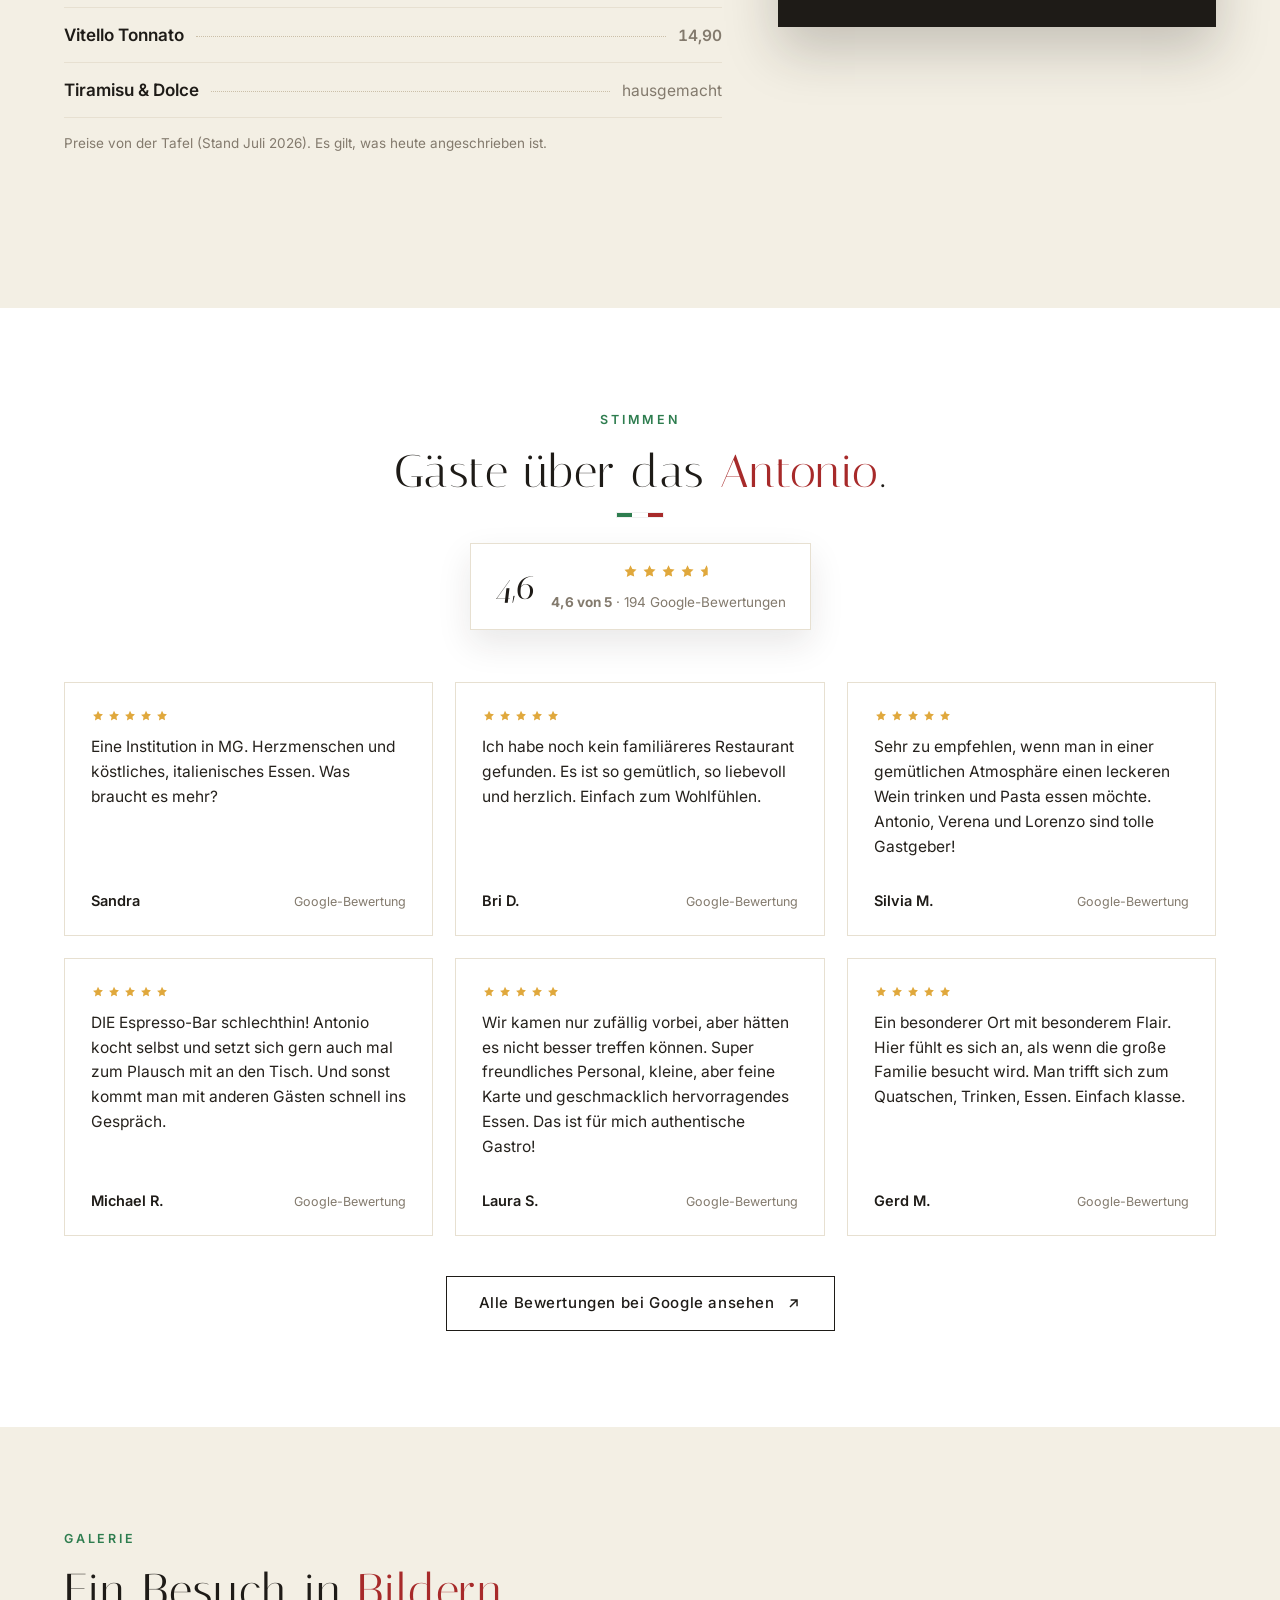
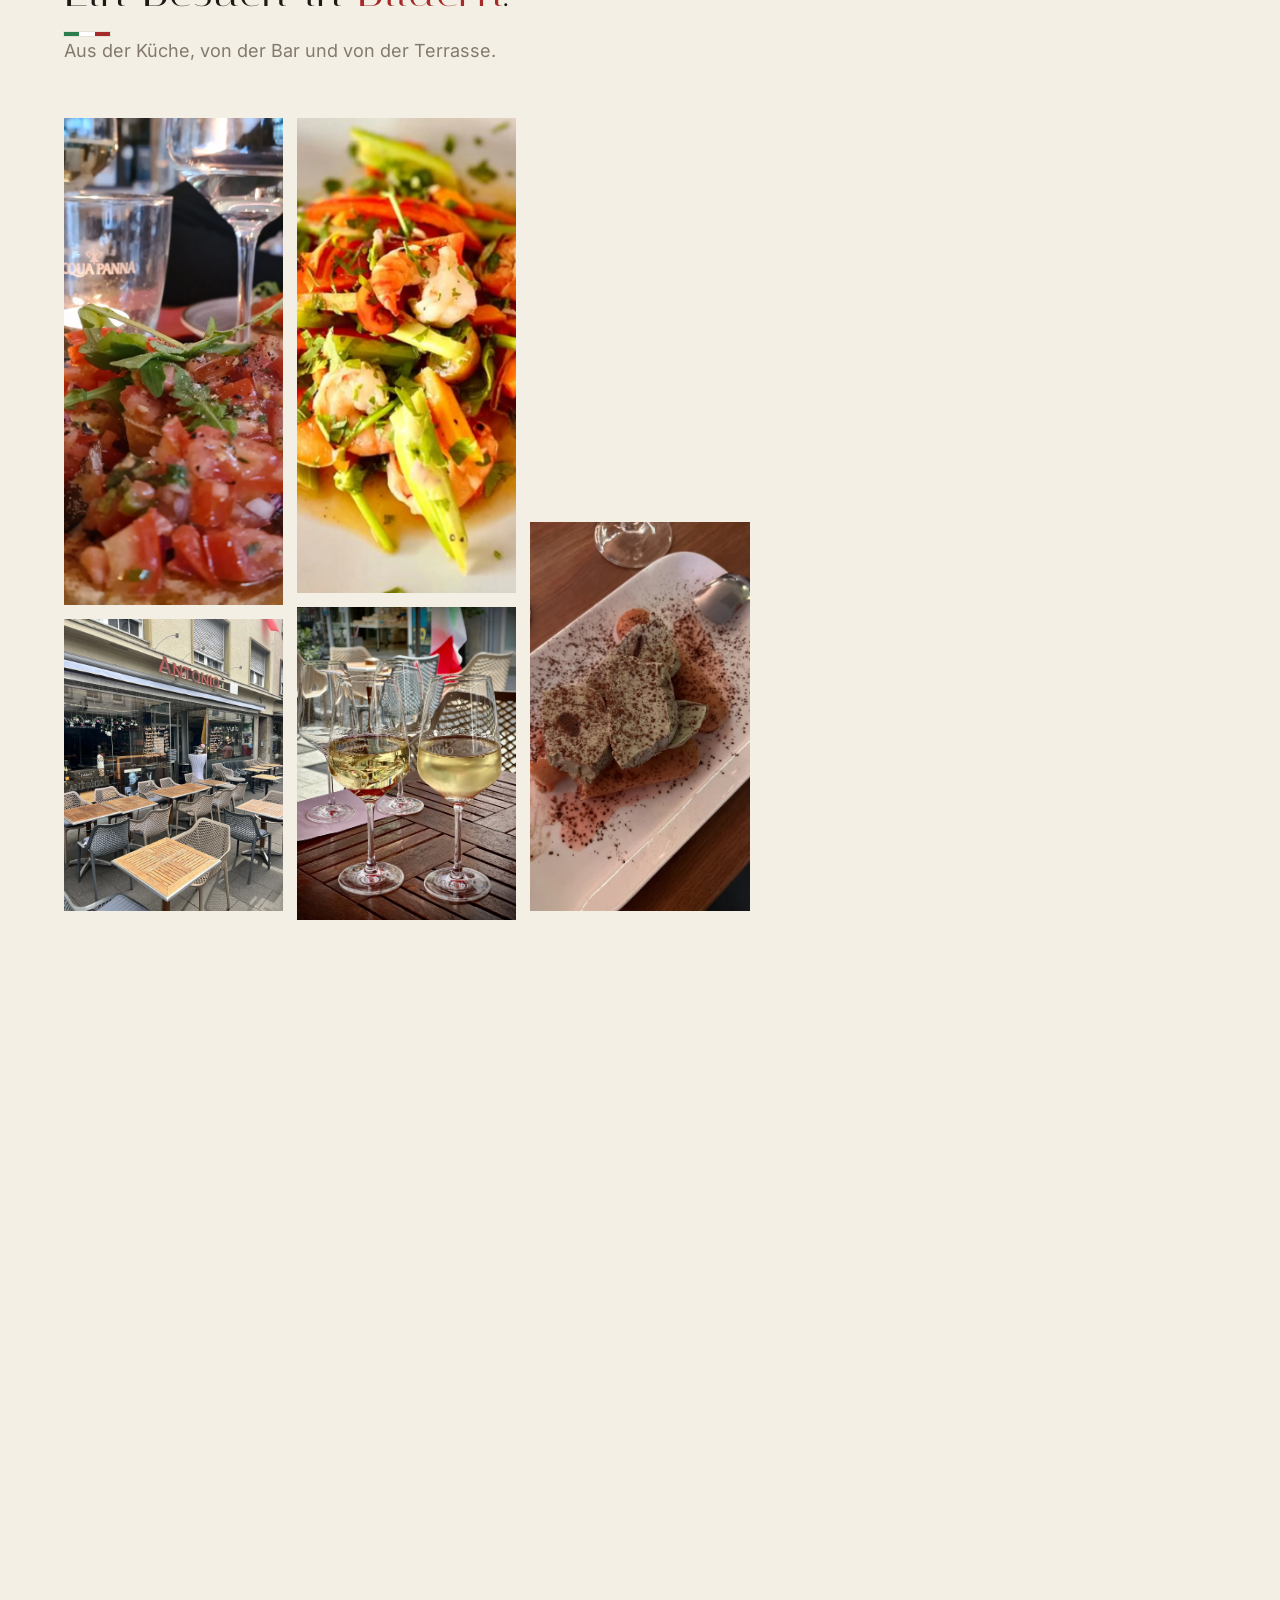
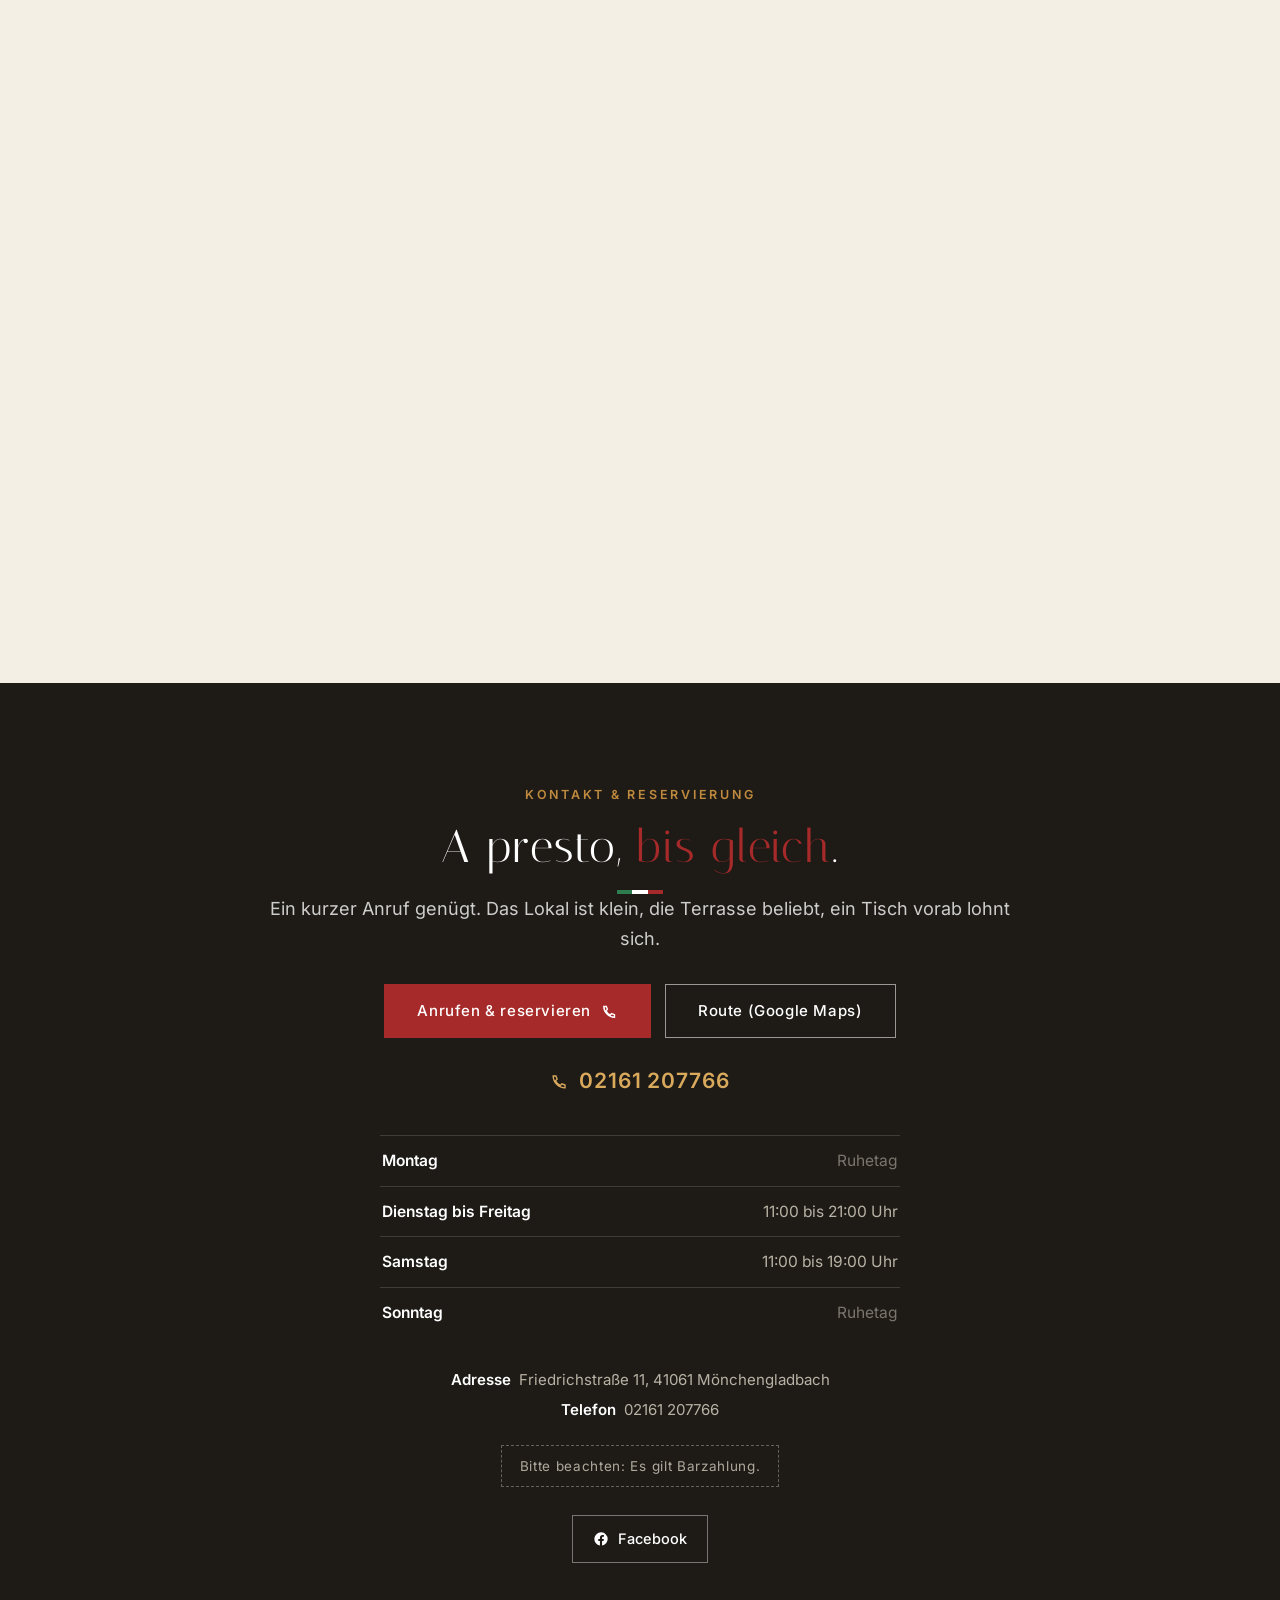
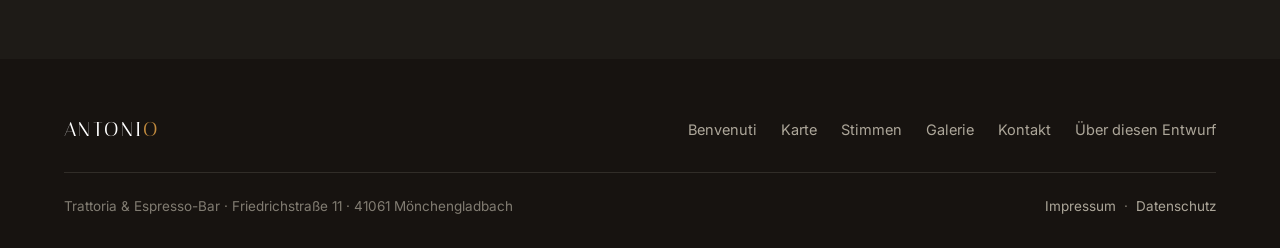
==== commit 471436cc: "Italianita-Redesign: Italiana statt Cinzel, Verde als 2. Akzent, Tricolore-Details (Feedback Suat) C" ====
--- a/index.html
+++ b/index.html
@@ -22,7 +22,7 @@
 <link rel="apple-touch-icon" href="media/favicon-180.png">
 <link rel="preload" as="image" href="media/hero.webp" media="(min-width:701px)">
 <link rel="preload" as="image" href="media/hero-mob.webp" media="(max-width:700px)">
-<link rel="stylesheet" href="css/site.css?v=1">
+<link rel="stylesheet" href="css/site.css?v=2">
 <script type="application/ld+json">
 {"@context":"https://schema.org","@type":"Restaurant","name":"Antonio","alternateName":"Antonios Espresso Bar","@id":"https://suak0903.github.io/antonios/","url":"https://suak0903.github.io/antonios/","image":"https://suak0903.github.io/antonios/media/og.jpg","telephone":"+49 2161 207766","priceRange":"10-20 €","servesCuisine":["Italienisch","Espresso-Bar","Weinstube"],"address":{"@type":"PostalAddress","streetAddress":"Friedrichstraße 11","postalCode":"41061","addressLocality":"Mönchengladbach","addressRegion":"NRW","addressCountry":"DE"},"openingHoursSpecification":[{"@type":"OpeningHoursSpecification","dayOfWeek":["Tuesday","Wednesday","Thursday","Friday"],"opens":"11:00","closes":"21:00"},{"@type":"OpeningHoursSpecification","dayOfWeek":"Saturday","opens":"11:00","closes":"19:00"}],"aggregateRating":{"@type":"AggregateRating","ratingValue":"4.6","reviewCount":"194"},"paymentAccepted":"Cash","sameAs":["https://www.facebook.com/p/Antonios-Espresso-Bar-100046776345160/"]}
 </script>
@@ -112,7 +112,8 @@
       <div class="split reveal">
         <div>
           <span class="eyebrow">Benvenuti</span>
-          <h2 style="font-size:clamp(28px,4.4vw,44px);margin:14px 0 18px">Little Italy in der <em>Friedrichstraße</em>.</h2>
+          <h2 style="font-size:clamp(28px,4.4vw,44px);margin:14px 0 0">Little Italy in der <em>Friedrichstraße</em>.</h2>
+          <span class="tri" style="margin-bottom:18px"></span>
           <p class="lead">Ein lebensfrohes Buongiorno zur Begrüßung, dann duftet es nach Espresso und frischer Pasta. Beim Antonio ist man kein zahlender Kunde, sondern zu Gast bei Freunden.</p>
           <p>Antonio kocht selbst, klassisch italienisch und immer frisch. Renzo und das Team sorgen dafür, dass kein Glas lange leer bleibt und kein Gast lange allein. Wer mag, lernt nebenbei noch Italienisch: Es steht auf der Serviette.</p>
           <p class="muted">Die Karte ist bewusst klein und steht auf der großen Tafel. Was drauf steht, wechselt. Dass es schmeckt, nicht.</p>
@@ -135,7 +136,8 @@
       <div class="esp reveal">
         <div>
           <span class="eyebrow" style="color:var(--oro)">Die Espresso-Bar</span>
-          <h2 style="font-size:clamp(28px,4.4vw,44px);margin:14px 0 18px">Erst ein <em>Espresso</em>, dann sehen wir weiter.</h2>
+          <h2 style="font-size:clamp(28px,4.4vw,44px);margin:14px 0 0">Erst ein <em>Espresso</em>, dann sehen wir weiter.</h2>
+          <span class="tri" style="margin-bottom:18px"></span>
           <p style="color:rgba(255,255,255,.8)">Vormittags ein Cappuccino mit Herz, mittags Pasta von der Tafel, nachmittags ein Buch bei einer Tasse Kaffee, abends ein Glas Wein. Die Bar ist das Herz des Lokals, und die Maschine steht selten still.</p>
           <blockquote class="esp__quote">
             &bdquo;Die beste Espresso-Bar in NRW! Und man kann auch noch gut essen.&ldquo;
@@ -157,6 +159,7 @@
       <div class="shead">
         <span class="eyebrow">Aus der Küche</span>
         <h2>Die Karte steht auf der <em>Tafel</em>.</h2>
+        <span class="tri"></span>
         <p>Klassisch italienisch, frisch gekocht, übersichtlich. Was heute gilt, schreibt Antonio mit Kreide an. Ein Auszug:</p>
       </div>
       <div class="menu reveal">
@@ -188,6 +191,7 @@
       <div class="shead center">
         <span class="eyebrow">Stimmen</span>
         <h2>Gäste über das<br class="br-mob"> <em>Antonio</em>.</h2>
+        <span class="tri"></span>
         <div style="display:flex;justify-content:center;margin-top:26px">
           <span class="rating">
             <span class="rating__num">4,6</span>
@@ -243,6 +247,7 @@
       <div class="shead">
         <span class="eyebrow">Galerie</span>
         <h2>Ein Besuch in <em>Bildern</em>.</h2>
+        <span class="tri"></span>
         <p>Aus der Küche, von der Bar und von der Terrasse.</p>
       </div>
       <!-- Alle brauchbaren Fotos aus dem Google-Profil; Nahaufnahmen von Gästen bewusst ausgelassen. -->
@@ -293,6 +298,7 @@
       <div class="cta">
         <span class="eyebrow">Kontakt &amp; Reservierung</span>
         <h2>A presto, <em>bis gleich</em>.</h2>
+        <span class="tri" style="margin-left:auto;margin-right:auto"></span>
         <p>Ein kurzer Anruf genügt. Das Lokal ist klein, die Terrasse beliebt, ein Tisch vorab lohnt sich.</p>
         <div class="cta__row">
           <a class="btn btn--primary" href="tel:+492161207766">Anrufen &amp; reservieren
@@ -360,6 +366,6 @@
   <button class="lb__nav next" id="lbNext" aria-label="Nächstes Bild">&#8250;</button>
 </div>
 
-<script src="js/site.js?v=1" defer></script>
+<script src="js/site.js?v=2" defer></script>
 </body>
 </html>
--- a/css/site.css
+++ b/css/site.css
@@ -1,10 +1,10 @@
 /* ANTONIO - Trattoria & Espresso-Bar, Mönchengladbach. Redesign-Entwurf.
-   Design-System: Tafel-Schwarzbraun + Marken-Rot + Gold auf hellem Tageslicht-Grund.
-   Schriften: Cinzel (Kapitalis, wie die Fassaden-Wortmarke) + Inter (Body). */
+   Design-System: Tafel-Schwarzbraun + Tricolore (Marken-Rot, Basilikum-Gruen, Weiss) + Gold.
+   Schriften: Italiana (elegante italienische Display-Antiqua, nur Schnitt 400) + Inter (Body). */
 
 @font-face{
-  font-family:'Cinzel';font-style:normal;font-weight:400 900;font-display:swap;
-  src:url('../font/cinzel.woff2') format('woff2');
+  font-family:'Italiana';font-style:normal;font-weight:400;font-display:swap;
+  src:url('../font/italiana.woff2') format('woff2');
 }
 @font-face{
   font-family:'Inter';font-style:normal;font-weight:100 900;font-display:swap;
@@ -15,17 +15,19 @@
   --tafel:#1e1b17;      /* Kreidetafel-Grund: Hero-Overlay, dunkle Sektionen, Footer */
   --tafel-2:#292420;    /* dunkle Karte / Tafel-Board */
   --tafel-3:#332d27;    /* dunkle Karte 2 */
-  --rosso:#a02c2c;      /* AKZENT Marken-Rot (Wortmarke an der Fassade) */
-  --rosso-d:#7e2222;    /* Akzent dunkler (Hover) */
+  --rosso:#a72a2a;      /* AKZENT Marken-Rot (Wortmarke an der Fassade) */
+  --rosso-d:#832020;    /* Akzent dunkler (Hover) */
+  --verde:#2e7d4f;      /* AKZENT 2 Basilikum-Gruen (Tafel-Ueberschrift, Serviette) */
+  --verde-d:#245f3d;    /* Gruen dunkler (Hover) */
   --oro:#c08a3e;        /* Gold der Fenster-Kapitalis: Sekundaerakzent auf dunkel */
   --oro-h:#d9a95c;      /* Gold hell (Hover auf dunkel) */
   --kreide:#ece5d4;     /* Kreide-Ton auf der Tafel */
-  --latte:#f1e9da;      /* Sektions-BG warm */
-  --milk:#faf7f0;       /* Grund-BG: helles Tageslicht */
-  --white:#fffefb;
-  --ink:#26211b;        /* Fliesstext auf hell */
-  --muted:#857a6a;      /* gedaempft */
-  --line:#e6ddcb;       /* Haarlinie */
+  --latte:#f3efe4;      /* Sektions-BG warm-hell */
+  --milk:#fcfbf6;       /* Grund-BG: helles Tageslicht, fast weiss */
+  --white:#ffffff;
+  --ink:#25211c;        /* Fliesstext auf hell */
+  --muted:#837a6d;      /* gedaempft */
+  --line:#e7e0d1;       /* Haarlinie */
   --wrap:1200px;
   --ease:cubic-bezier(.22,1,.36,1);
   --nav-h:76px;
@@ -48,7 +50,19 @@
 .skip{position:absolute;left:-9999px;top:0;background:var(--tafel);color:#fff;padding:10px 16px;z-index:200}
 .skip:focus{left:0}
 
-h1,h2,h3{font-family:'Cinzel',serif;font-weight:600;letter-spacing:.02em;line-height:1.12;margin:0}
+/* Tricolore: schmaler Streifen am oberen Seitenrand + Akzent-Bar unter Sektionskoepfen */
+body::before{
+  content:"";position:fixed;top:0;left:0;right:0;height:3px;z-index:140;pointer-events:none;
+  background:linear-gradient(90deg,var(--verde) 0 33.4%,#f3efe0 33.4% 66.7%,var(--rosso) 66.7% 100%);
+}
+.tri{
+  display:block;width:46px;height:4px;margin-top:16px;
+  background:linear-gradient(90deg,var(--verde) 0 33.4%,#fff 33.4% 66.7%,var(--rosso) 66.7% 100%);
+  box-shadow:0 0 0 1px rgba(0,0,0,.06);
+}
+.shead.center .tri{margin-left:auto;margin-right:auto}
+
+h1,h2,h3{font-family:'Italiana',serif;font-weight:400;letter-spacing:.03em;line-height:1.12;margin:0}
 h1 em,h2 em,h3 em{font-style:normal;color:var(--rosso)}
 .on-dark h2 em,.on-dark h3 em{color:var(--oro)}
 p{margin:0 0 1em}
@@ -56,7 +70,7 @@
 .muted{color:var(--muted)}
 .eyebrow{
   display:inline-block;font-family:'Inter';font-size:12.5px;font-weight:600;
-  letter-spacing:.22em;text-transform:uppercase;color:var(--rosso);
+  letter-spacing:.22em;text-transform:uppercase;color:var(--verde);
 }
 
 /* ---------- Buttons (radius 0, Ghost ueber dunklem Grund) ---------- */
@@ -87,7 +101,7 @@
 .nav .wrap{display:flex;align-items:center;justify-content:space-between;width:100%}
 .brand{display:flex;align-items:baseline;gap:10px;text-decoration:none}
 .brand b{
-  font-family:'Cinzel',serif;font-weight:700;font-size:23px;letter-spacing:.10em;
+  font-family:'Italiana',serif;font-weight:400;font-size:25px;letter-spacing:.12em;
   color:#fff;transition:color .35s var(--ease);
 }
 .brand b em{font-style:normal;color:var(--oro)}
@@ -147,7 +161,7 @@
 .mmenu__links{display:flex;flex-direction:column;gap:4px;margin:auto 0 26px}
 .mmenu__links a{
   display:flex;align-items:baseline;gap:16px;text-decoration:none;
-  font-family:'Cinzel',serif;font-weight:600;font-size:clamp(22px,5.6vw,27px);
+  font-family:'Italiana',serif;font-weight:400;font-size:clamp(23px,5.8vw,28px);
   letter-spacing:.06em;color:var(--kreide);padding:9px 0 9px 2px;
   border-bottom:1px solid rgba(236,229,212,.12);
   transition:color .3s var(--ease),padding-left .3s var(--ease);
@@ -163,7 +177,7 @@
 .mmenu.open .mmenu__links a:nth-child(6){animation-delay:.31s}
 @keyframes mmin{to{opacity:1;transform:none}}
 .mmenu__links a:hover{color:#fff;padding-left:12px}
-.mmenu__links .n{font-family:'Inter';font-size:12px;font-weight:600;letter-spacing:.14em;color:var(--oro)}
+.mmenu__links .n{font-family:'Inter';font-size:12px;font-weight:600;letter-spacing:.14em;color:#6fbf8f}
 .mmenu__foot{display:flex;flex-direction:column;gap:14px;margin-bottom:auto}
 .mmenu__foot .btn{width:100%}
 .mmenu__contact{display:grid;grid-template-columns:1fr 1fr;gap:10px}
@@ -196,8 +210,8 @@
 .hero__inner{color:#fff}
 .hero__eyebrow{color:var(--oro);letter-spacing:.26em}
 .hero h1{
-  font-size:clamp(46px,7.2vw,86px);font-weight:700;color:#fff;
-  letter-spacing:.06em;margin:18px 0 0;
+  font-size:clamp(48px,7.6vw,92px);font-weight:400;color:#fff;
+  letter-spacing:.07em;margin:16px 0 0;
 }
 .hero h1 em{font-style:normal;color:var(--oro)}
 .hero h1 .dot{color:var(--rosso)}
@@ -226,8 +240,8 @@
 }
 .board__head{text-align:center;border-bottom:1px dashed rgba(236,229,212,.28);padding-bottom:16px;margin-bottom:16px}
 .board__head b{
-  font-family:'Cinzel',serif;font-weight:600;font-size:19px;letter-spacing:.22em;
-  color:var(--oro);display:block;
+  font-family:'Italiana',serif;font-weight:400;font-size:20px;letter-spacing:.22em;
+  color:#6fbf8f;display:block;
 }
 .board__head span{font-size:12px;letter-spacing:.18em;text-transform:uppercase;color:rgba(236,229,212,.55)}
 .board__row{
@@ -278,7 +292,7 @@
   border:1px solid var(--line);background:var(--white);color:var(--ink);
   font-size:14px;font-weight:500;padding:8px 16px;letter-spacing:.02em;
 }
-.tag em{font-style:normal;color:var(--rosso);font-weight:600}
+.tag em{font-style:normal;color:var(--verde);font-weight:600}
 .section--dark .tag{background:none;border-color:rgba(236,229,212,.25);color:var(--kreide)}
 .section--dark .tag em{color:var(--oro)}
 
@@ -318,7 +332,7 @@
   display:inline-flex;align-items:center;gap:16px;background:var(--white);
   border:1px solid var(--line);padding:16px 24px;box-shadow:0 14px 34px rgba(38,33,27,.10);
 }
-.rating__num{font-family:'Cinzel',serif;font-weight:700;font-size:38px;color:var(--tafel);line-height:1}
+.rating__num{font-family:'Italiana',serif;font-weight:400;font-size:38px;color:var(--tafel);line-height:1}
 .rating__stars{display:inline-flex;gap:2px;color:#e0a83c}
 .rating__stars svg{width:17px;height:17px}
 .rating__meta{display:block;font-size:13.5px;color:var(--muted);margin-top:3px}
@@ -414,7 +428,7 @@
   background:rgba(23,19,16,.88);backdrop-filter:blur(10px);color:#fff;
   display:flex;align-items:center;justify-content:center;gap:16px;
   padding:12px 46px 12px 18px;font-size:13.5px;text-align:center;
-  border-top:1px solid var(--oro);transform:translateY(100%);
+  border-top:3px solid transparent;border-image:linear-gradient(90deg,var(--verde) 0 33.4%,#f3efe0 33.4% 66.7%,var(--rosso) 66.7% 100%) 1;transform:translateY(100%);
   animation:demoin .5s .9s var(--ease) forwards;
 }
 @keyframes demoin{to{transform:none}}
@@ -514,7 +528,7 @@
 .ds__chip{height:74px;border:1px solid var(--line)}
 .ds__c .hex{font-weight:600;color:var(--tafel);letter-spacing:.04em}
 .ds__c .nm{color:var(--muted)}
-.ds__type .big{font-family:'Cinzel',serif;font-weight:700;font-size:clamp(30px,4vw,44px);letter-spacing:.08em;color:var(--tafel)}
+.ds__type .big{font-family:'Italiana',serif;font-weight:400;font-size:clamp(30px,4vw,44px);letter-spacing:.08em;color:var(--tafel)}
 .ds__type .big em{font-style:normal;color:var(--rosso)}
 .ds__type .cap{font-size:12.5px;font-weight:600;letter-spacing:.18em;text-transform:uppercase;color:var(--rosso);margin:14px 0 6px}
 .ds__type p{font-size:15px;color:var(--muted)}
@@ -533,7 +547,7 @@
 
 .metrics{display:grid;grid-template-columns:repeat(3,1fr);gap:22px;margin:34px 0}
 .metric{background:var(--white);border:1px solid var(--line);padding:26px;text-align:center}
-.metric .big{font-family:'Cinzel',serif;font-weight:700;font-size:clamp(22px,2.6vw,30px);color:var(--rosso)}
+.metric .big{font-family:'Italiana',serif;font-weight:400;font-size:clamp(22px,2.6vw,30px);color:var(--rosso)}
 .metric .lbl{font-size:14px;color:var(--muted);margin-top:8px}
 .why{display:grid;grid-template-columns:repeat(3,1fr);gap:22px}
 .why--four{grid-template-columns:1fr 1fr}
@@ -583,6 +597,7 @@
 }
 @media(max-width:700px){
   body{font-size:16px}
+  .brand .brand__sub{display:none}
   .section{padding:56px 0}
   .br-mob{display:inline}
   .hero{padding-top:calc(var(--nav-h) + 18px);padding-bottom:40px}
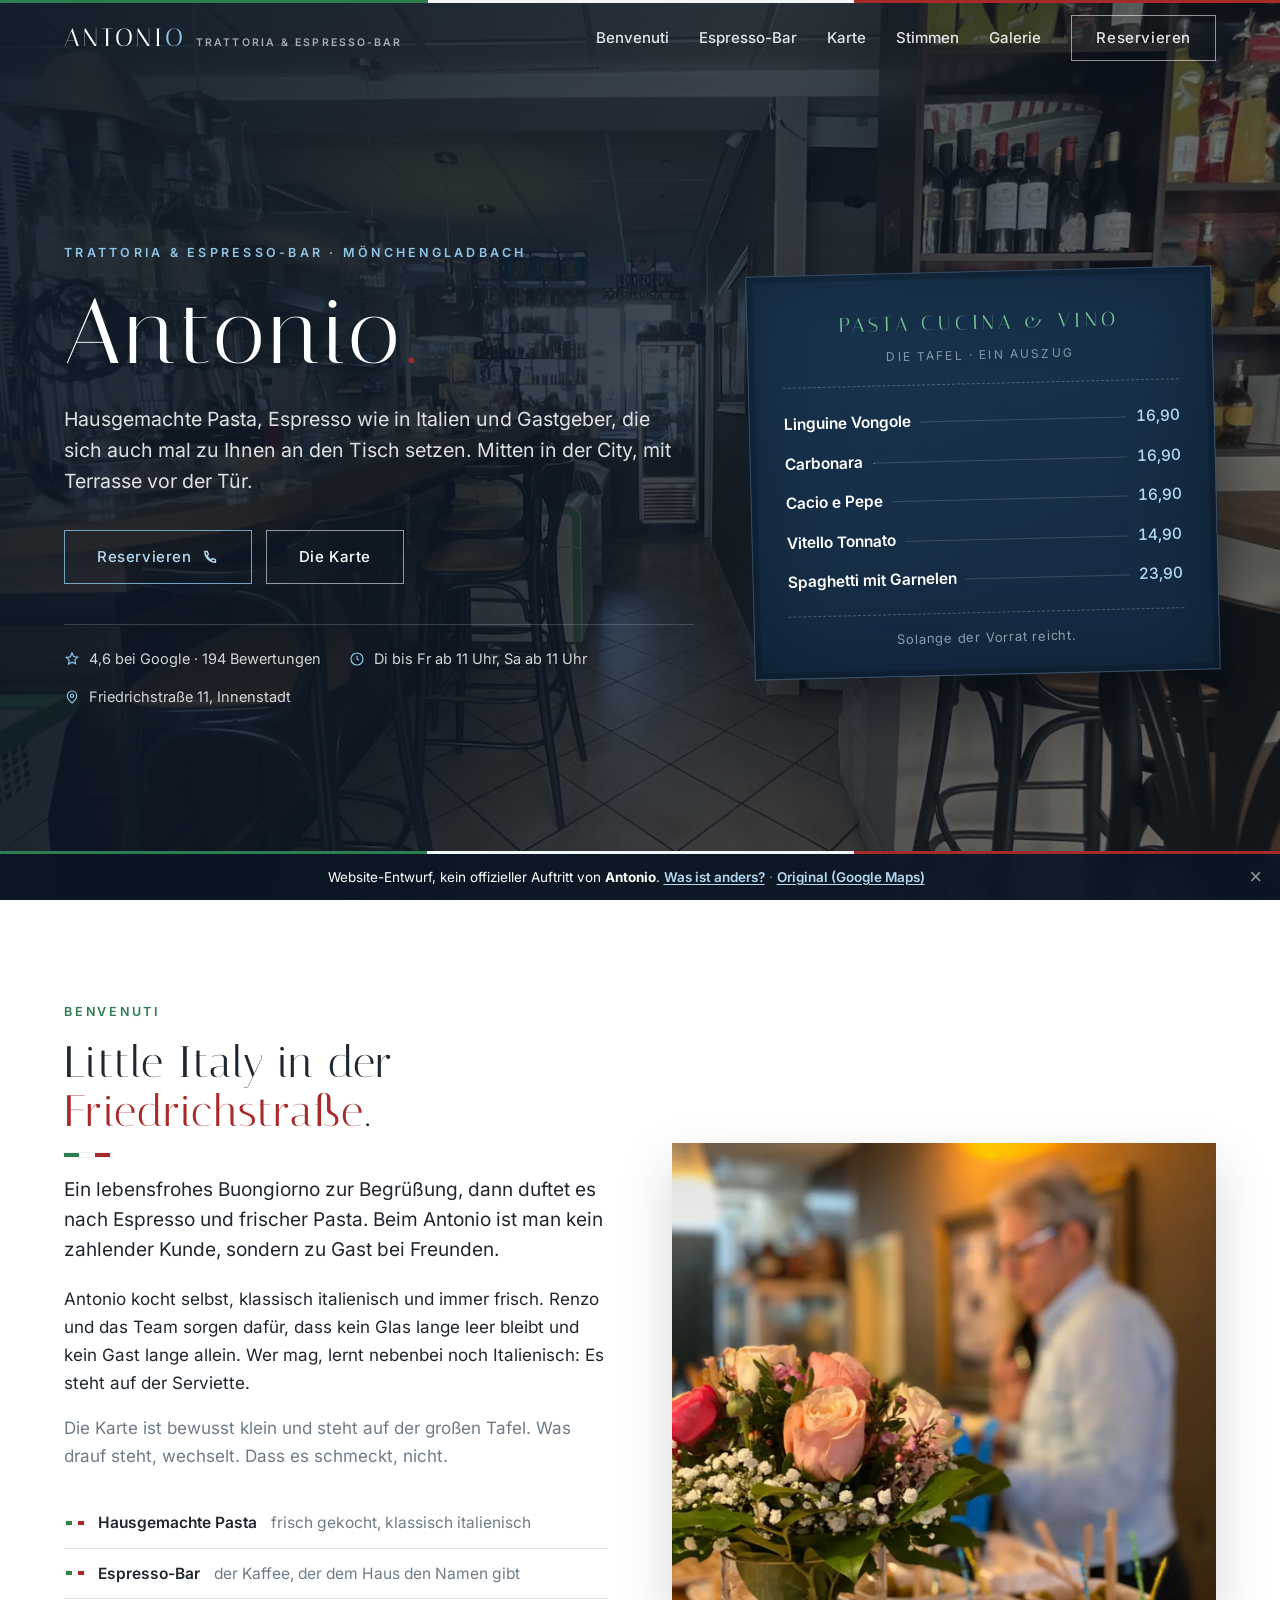
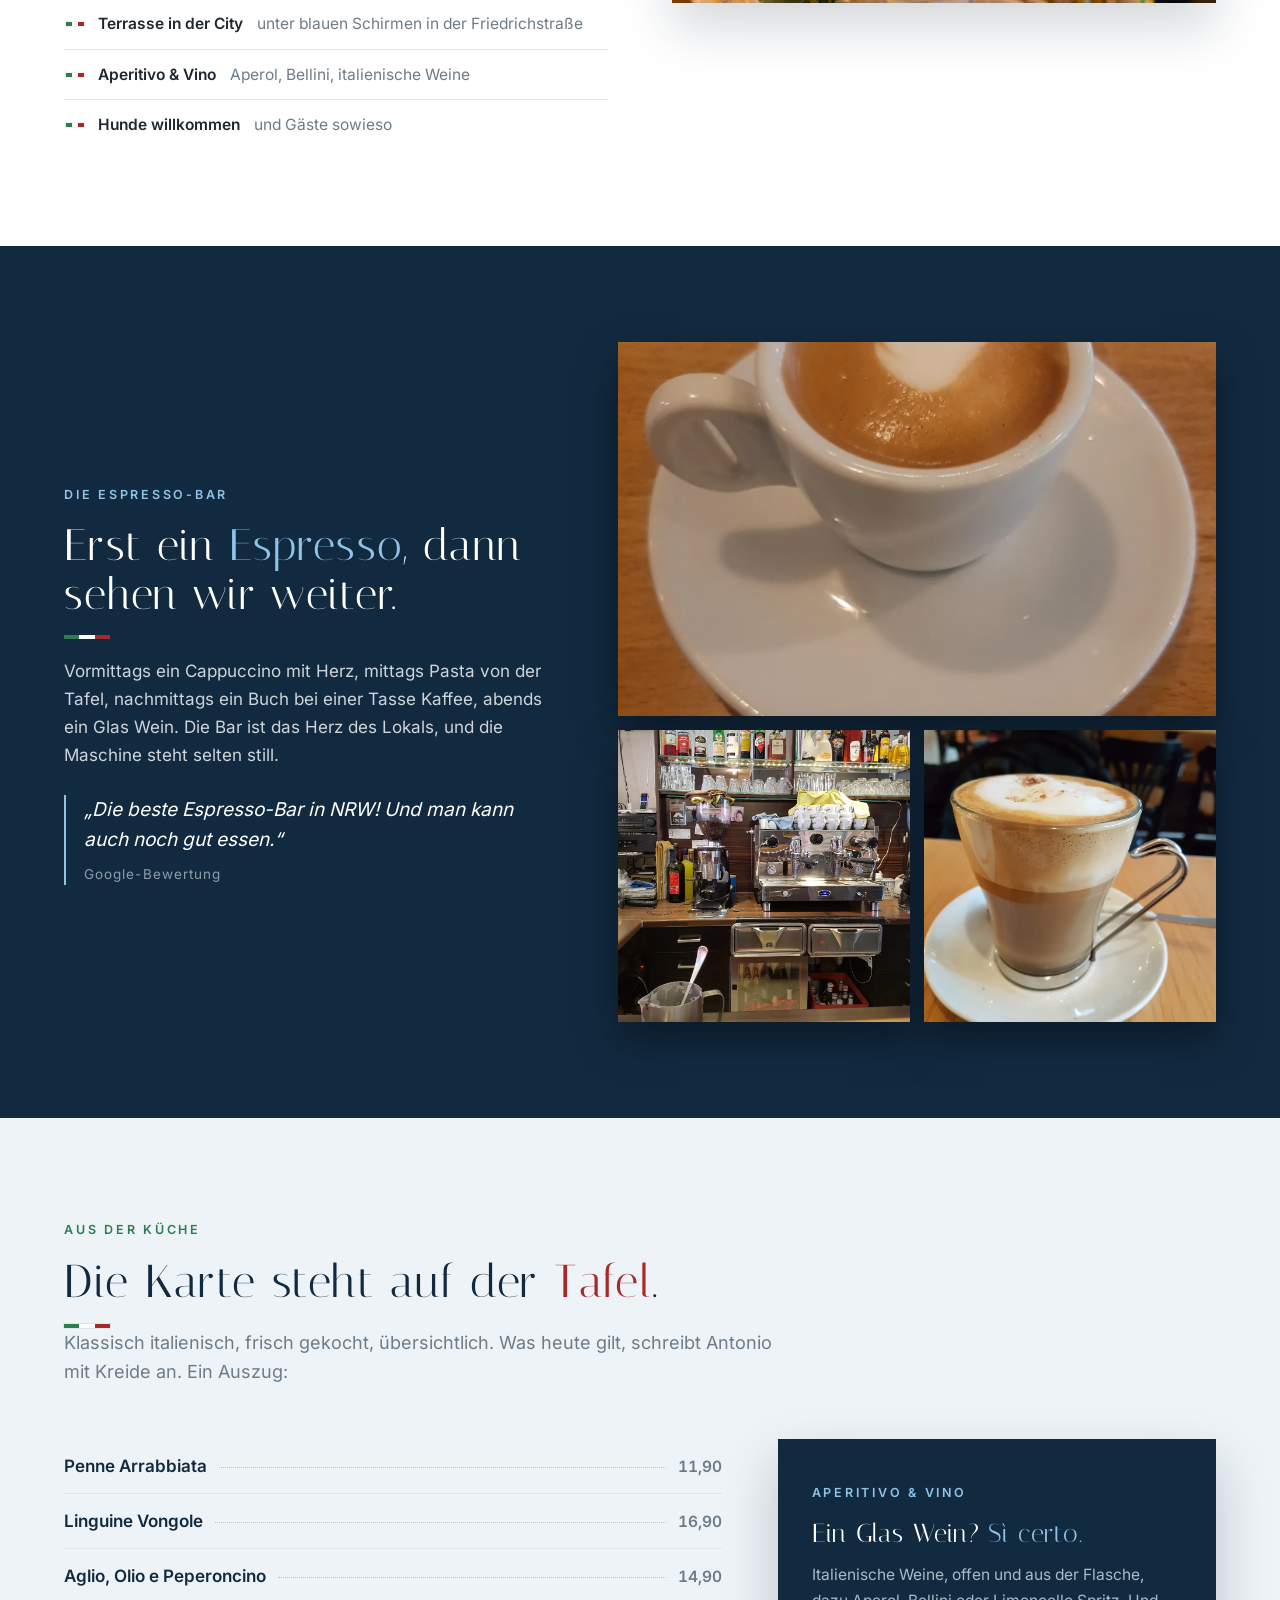
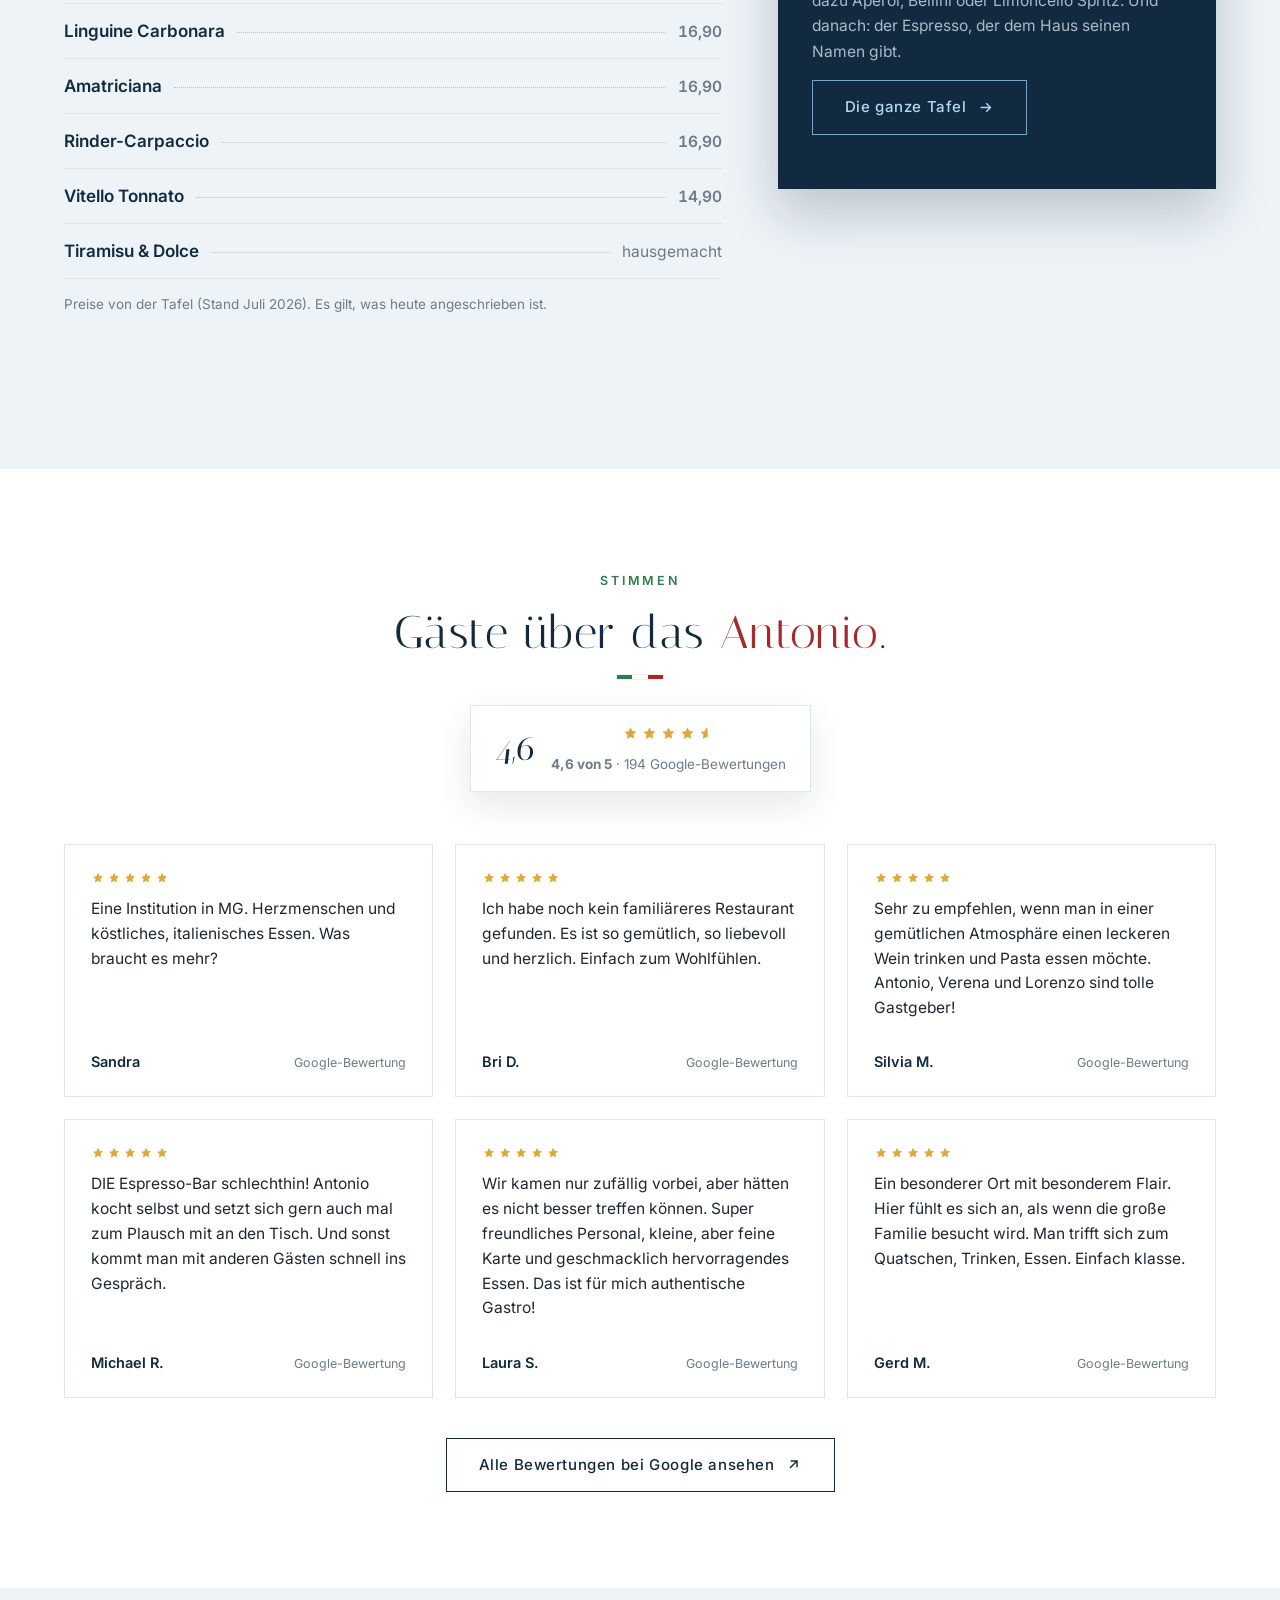
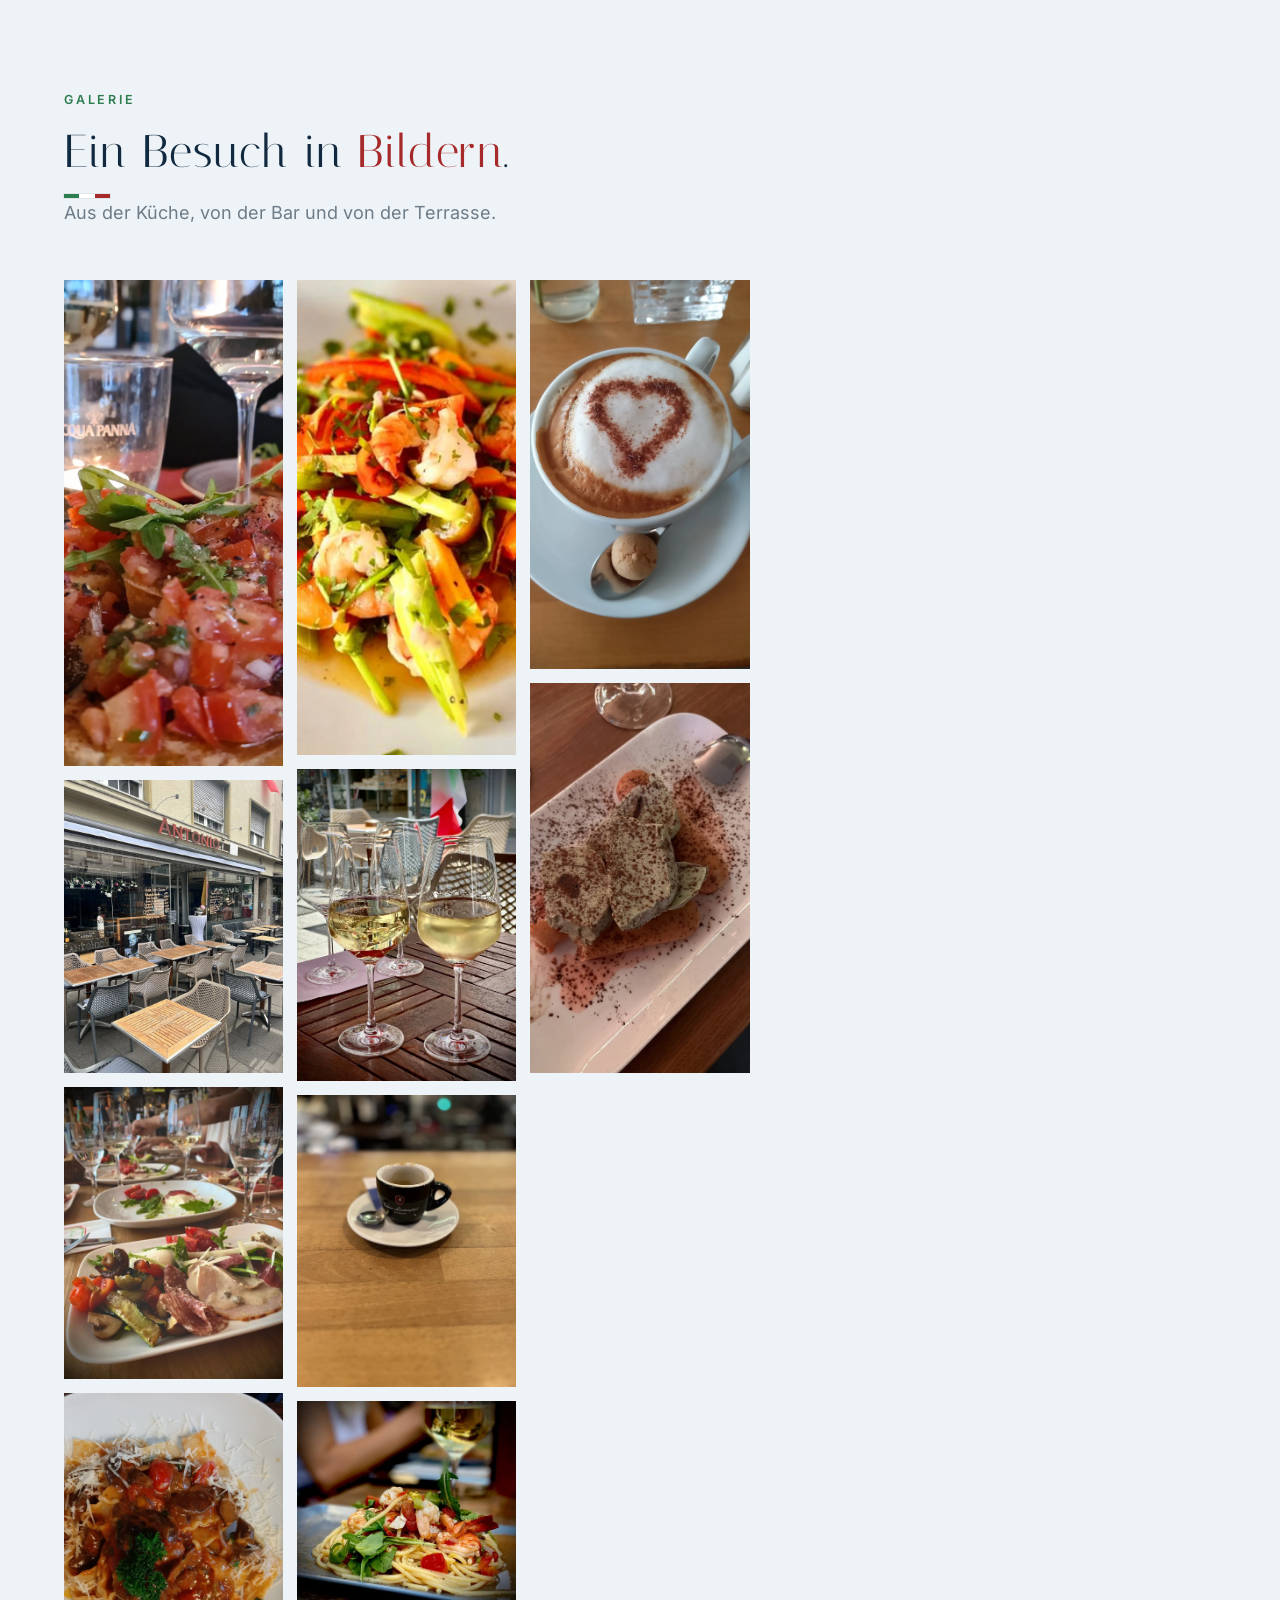
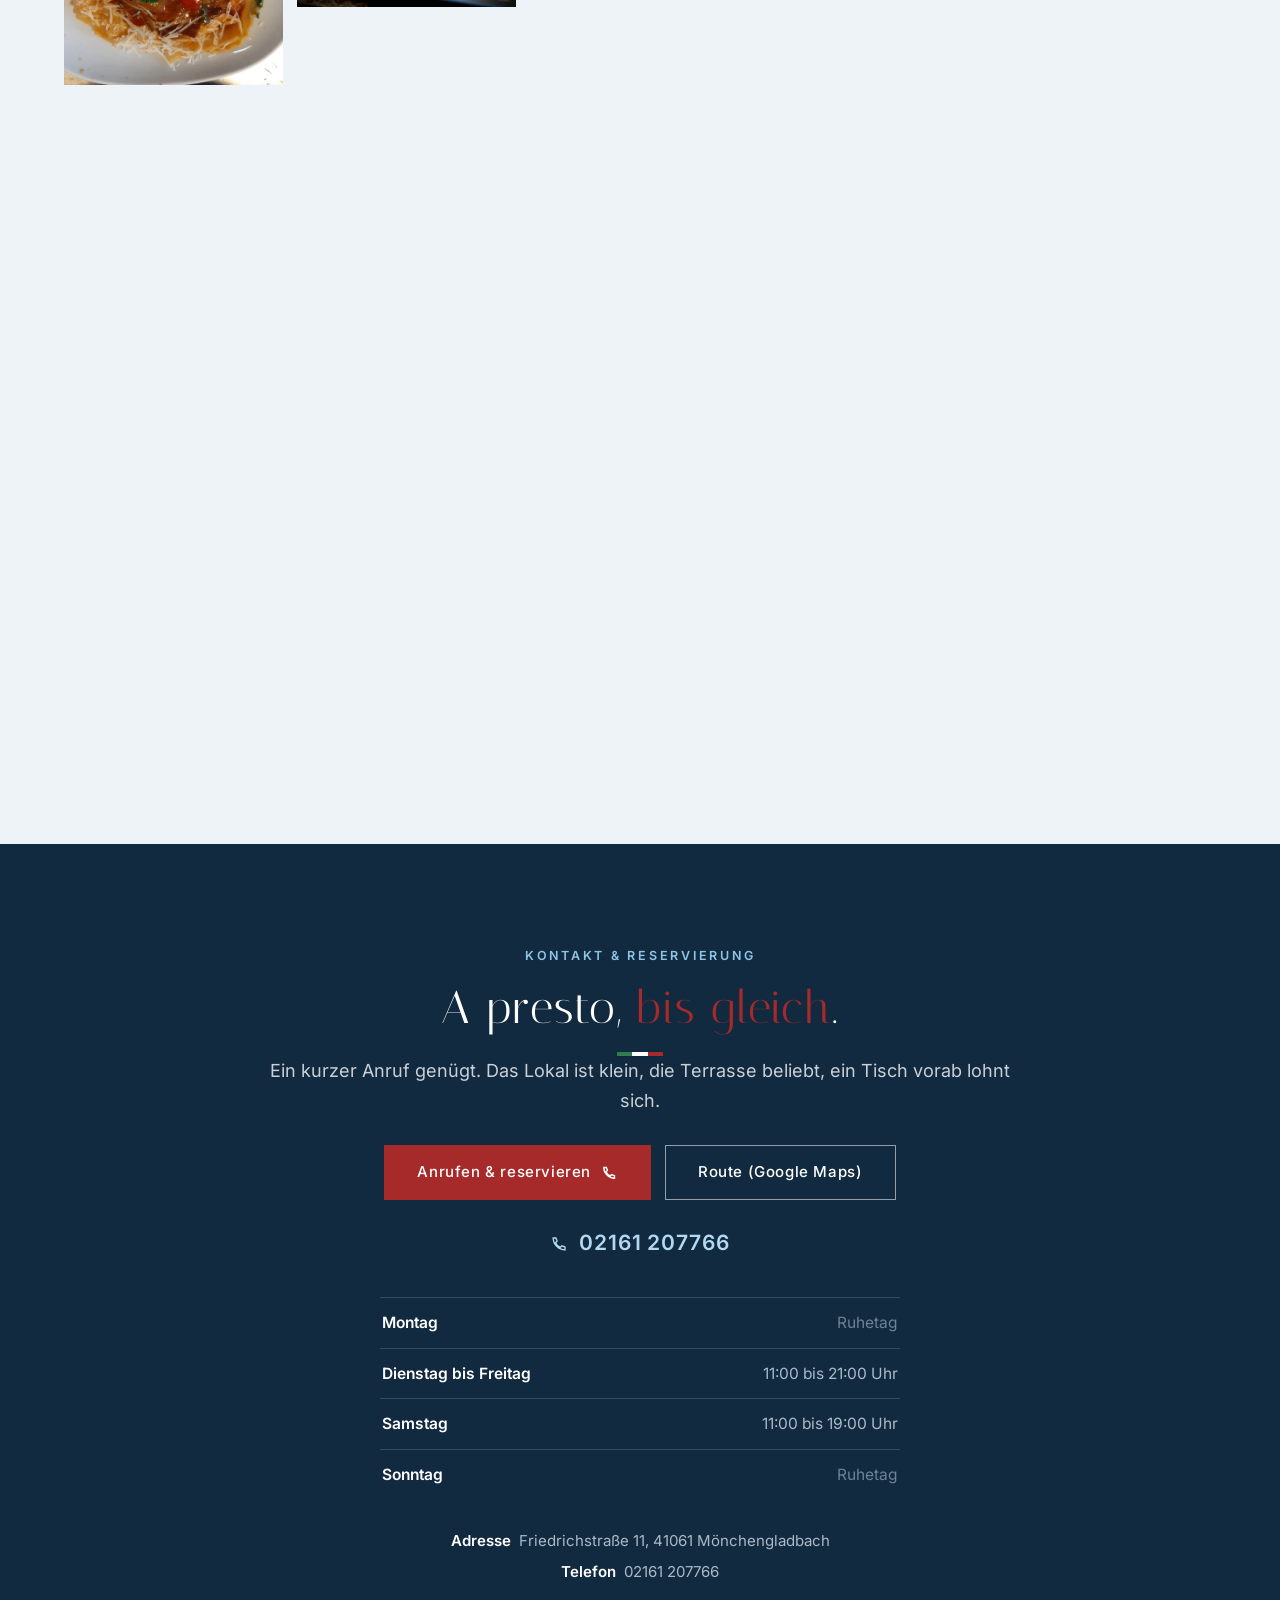
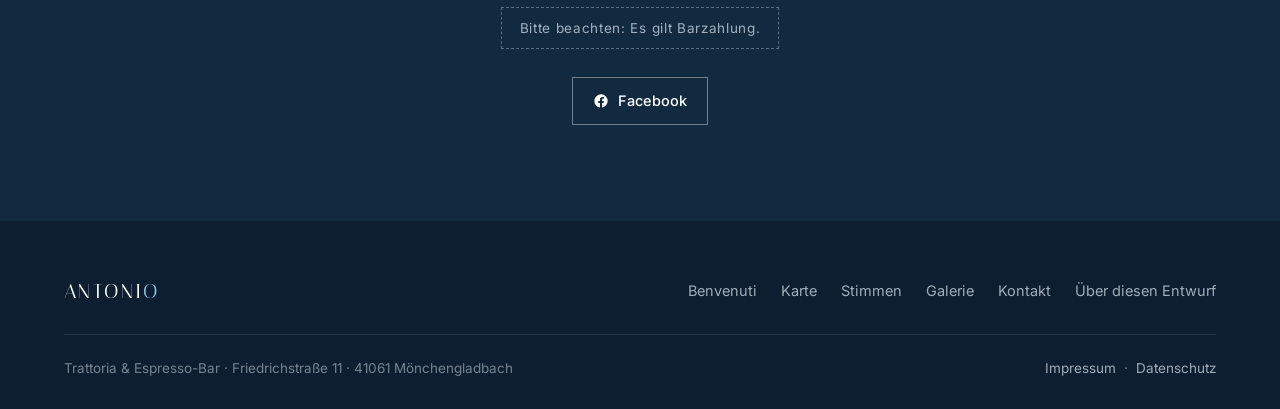
==== commit b6a5a52f: "Azzurro-Iteration: tiefes Blau statt Braun (blaue Schirme/Markise), USP-Liste mit Tricolore-Markern " ====
--- a/index.html
+++ b/index.html
@@ -17,12 +17,12 @@
 <meta property="og:locale" content="de_DE">
 <meta name="twitter:card" content="summary_large_image">
 <meta name="twitter:image" content="https://suak0903.github.io/antonios/media/og.jpg">
-<meta name="theme-color" content="#1e1b17">
+<meta name="theme-color" content="#122a40">
 <link rel="icon" href="media/favicon-32.png" sizes="32x32">
 <link rel="apple-touch-icon" href="media/favicon-180.png">
 <link rel="preload" as="image" href="media/hero.webp" media="(min-width:701px)">
 <link rel="preload" as="image" href="media/hero-mob.webp" media="(max-width:700px)">
-<link rel="stylesheet" href="css/site.css?v=2">
+<link rel="stylesheet" href="css/site.css?v=3">
 <script type="application/ld+json">
 {"@context":"https://schema.org","@type":"Restaurant","name":"Antonio","alternateName":"Antonios Espresso Bar","@id":"https://suak0903.github.io/antonios/","url":"https://suak0903.github.io/antonios/","image":"https://suak0903.github.io/antonios/media/og.jpg","telephone":"+49 2161 207766","priceRange":"10-20 €","servesCuisine":["Italienisch","Espresso-Bar","Weinstube"],"address":{"@type":"PostalAddress","streetAddress":"Friedrichstraße 11","postalCode":"41061","addressLocality":"Mönchengladbach","addressRegion":"NRW","addressCountry":"DE"},"openingHoursSpecification":[{"@type":"OpeningHoursSpecification","dayOfWeek":["Tuesday","Wednesday","Thursday","Friday"],"opens":"11:00","closes":"21:00"},{"@type":"OpeningHoursSpecification","dayOfWeek":"Saturday","opens":"11:00","closes":"19:00"}],"aggregateRating":{"@type":"AggregateRating","ratingValue":"4.6","reviewCount":"194"},"paymentAccepted":"Cash","sameAs":["https://www.facebook.com/p/Antonios-Espresso-Bar-100046776345160/"]}
 </script>
@@ -117,13 +117,13 @@
           <p class="lead">Ein lebensfrohes Buongiorno zur Begrüßung, dann duftet es nach Espresso und frischer Pasta. Beim Antonio ist man kein zahlender Kunde, sondern zu Gast bei Freunden.</p>
           <p>Antonio kocht selbst, klassisch italienisch und immer frisch. Renzo und das Team sorgen dafür, dass kein Glas lange leer bleibt und kein Gast lange allein. Wer mag, lernt nebenbei noch Italienisch: Es steht auf der Serviette.</p>
           <p class="muted">Die Karte ist bewusst klein und steht auf der großen Tafel. Was drauf steht, wechselt. Dass es schmeckt, nicht.</p>
-          <div class="tags">
-            <span class="tag">Hausgemachte <em>Pasta</em></span>
-            <span class="tag"><em>Espresso</em>-Bar</span>
-            <span class="tag">Terrasse in der <em>City</em></span>
-            <span class="tag">Aperitivo &amp; <em>Vino</em></span>
-            <span class="tag">Hunde <em>willkommen</em></span>
-          </div>
+          <ul class="usps">
+            <li><span class="mark"></span><b>Hausgemachte Pasta</b><span>frisch gekocht, klassisch italienisch</span></li>
+            <li><span class="mark"></span><b>Espresso-Bar</b><span>der Kaffee, der dem Haus den Namen gibt</span></li>
+            <li><span class="mark"></span><b>Terrasse in der City</b><span>unter blauen Schirmen in der Friedrichstraße</span></li>
+            <li><span class="mark"></span><b>Aperitivo &amp; Vino</b><span>Aperol, Bellini, italienische Weine</span></li>
+            <li><span class="mark"></span><b>Hunde willkommen</b><span>und Gäste sowieso</span></li>
+          </ul>
         </div>
         <div class="split__media" style="background-image:url('media/gastgeber-blumen.webp')" role="img" aria-label="Blumen auf dem Tisch, im Hintergrund der Gastgeber"></div>
       </div>
@@ -364,8 +364,9 @@
   <button class="lb__nav prev" id="lbPrev" aria-label="Vorheriges Bild">&#8249;</button>
   <img id="lbImg" src="" alt="">
   <button class="lb__nav next" id="lbNext" aria-label="Nächstes Bild">&#8250;</button>
+  <div class="lb__count" id="lbCount"></div>
 </div>
 
-<script src="js/site.js?v=2" defer></script>
+<script src="js/site.js?v=3" defer></script>
 </body>
 </html>
--- a/css/site.css
+++ b/css/site.css
@@ -12,22 +12,22 @@
 }
 
 :root{
-  --tafel:#1e1b17;      /* Kreidetafel-Grund: Hero-Overlay, dunkle Sektionen, Footer */
-  --tafel-2:#292420;    /* dunkle Karte / Tafel-Board */
-  --tafel-3:#332d27;    /* dunkle Karte 2 */
+  --tafel:#122a40;      /* Blu notte: Hero-Overlay, dunkle Sektionen, Footer (blaue Schirme) */
+  --tafel-2:#1a3550;    /* dunkle Karte / Tafel-Board */
+  --tafel-3:#224060;    /* dunkle Karte 2 */
   --rosso:#a72a2a;      /* AKZENT Marken-Rot (Wortmarke an der Fassade) */
   --rosso-d:#832020;    /* Akzent dunkler (Hover) */
   --verde:#2e7d4f;      /* AKZENT 2 Basilikum-Gruen (Tafel-Ueberschrift, Serviette) */
   --verde-d:#245f3d;    /* Gruen dunkler (Hover) */
-  --oro:#c08a3e;        /* Gold der Fenster-Kapitalis: Sekundaerakzent auf dunkel */
-  --oro-h:#d9a95c;      /* Gold hell (Hover auf dunkel) */
-  --kreide:#ece5d4;     /* Kreide-Ton auf der Tafel */
-  --latte:#f3efe4;      /* Sektions-BG warm-hell */
-  --milk:#fcfbf6;       /* Grund-BG: helles Tageslicht, fast weiss */
+  --oro:#8ec4e6;        /* Azzurro hell (Markise/Schirme): Sekundaerakzent auf dunkel */
+  --oro-h:#b3d9f2;      /* Azzurro heller (Hover auf dunkel) */
+  --kreide:#dfeaf3;     /* Kreide-Ton auf der blauen Tafel */
+  --latte:#edf3f7;      /* Sektions-BG hell (Azzurro-Grau) */
+  --milk:#fafbfc;       /* Grund-BG: helles Tageslicht, fast weiss */
   --white:#ffffff;
-  --ink:#25211c;        /* Fliesstext auf hell */
-  --muted:#837a6d;      /* gedaempft */
-  --line:#e7e0d1;       /* Haarlinie */
+  --ink:#1e2730;        /* Fliesstext auf hell */
+  --muted:#6d7c88;      /* gedaempft */
+  --line:#dde6ec;       /* Haarlinie */
   --wrap:1200px;
   --ease:cubic-bezier(.22,1,.36,1);
   --nav-h:76px;
@@ -44,8 +44,8 @@
 }
 img{max-width:100%;height:auto;display:block}
 a{color:var(--rosso)}
-::selection{background:rgba(160,44,44,.22)}
-::-moz-selection{background:rgba(160,44,44,.22)}
+::selection{background:rgba(167,42,42,.22)}
+::-moz-selection{background:rgba(167,42,42,.22)}
 .wrap{max-width:var(--wrap);margin:0 auto;padding:0 24px}
 .skip{position:absolute;left:-9999px;top:0;background:var(--tafel);color:#fff;padding:10px 16px;z-index:200}
 .skip:focus{left:0}
@@ -53,7 +53,7 @@
 /* Tricolore: schmaler Streifen am oberen Seitenrand + Akzent-Bar unter Sektionskoepfen */
 body::before{
   content:"";position:fixed;top:0;left:0;right:0;height:3px;z-index:140;pointer-events:none;
-  background:linear-gradient(90deg,var(--verde) 0 33.4%,#f3efe0 33.4% 66.7%,var(--rosso) 66.7% 100%);
+  background:linear-gradient(90deg,var(--verde) 0 33.4%,#f2f6f9 33.4% 66.7%,var(--rosso) 66.7% 100%);
 }
 .tri{
   display:block;width:46px;height:4px;margin-top:16px;
@@ -84,8 +84,8 @@
 .btn svg{width:17px;height:17px;flex:0 0 auto}
 .btn--primary{background:var(--rosso);color:#fff;border-color:var(--rosso)}
 .btn--primary:hover{background:var(--rosso-d);border-color:var(--rosso-d)}
-.btn--gold{border-color:rgba(192,138,62,.85);color:var(--oro-h)}
-.btn--gold:hover{background:rgba(192,138,62,.16);border-color:var(--oro-h)}
+.btn--gold{border-color:rgba(142,196,230,.8);color:var(--oro-h)}
+.btn--gold:hover{background:rgba(142,196,230,.14);border-color:var(--oro-h)}
 .btn--ghost{border-color:rgba(255,255,255,.55);color:#fff;font-weight:500}
 .btn--ghost:hover{background:rgba(255,255,255,.14);border-color:rgba(255,255,255,.85)}
 .btn--dark{border-color:var(--tafel);color:var(--tafel)}
@@ -124,14 +124,14 @@
 .nav__links a.nav__cta{padding:10px 24px;border:1px solid rgba(255,255,255,.55)}
 .nav__links a.nav__cta::after{display:none}
 .nav__links a.nav__cta:hover{background:rgba(255,255,255,.14)}
-.nav.scrolled{background:rgba(250,247,240,.92);backdrop-filter:blur(14px) saturate(140%);box-shadow:0 1px 0 var(--line)}
+.nav.scrolled{background:rgba(250,251,252,.92);backdrop-filter:blur(14px) saturate(140%);box-shadow:0 1px 0 var(--line)}
 .nav.scrolled .brand b{color:var(--tafel)}
 .nav.scrolled .brand b em{color:var(--rosso)}
 .nav.scrolled .brand .brand__sub{color:var(--muted)}
 .nav.scrolled .nav__links a{color:var(--ink)}
 .nav.scrolled .nav__links a::after{background:var(--rosso)}
 .nav.scrolled .nav__links a.nav__cta{border-color:var(--rosso);color:var(--rosso)}
-.nav.scrolled .nav__links a.nav__cta:hover{background:rgba(160,44,44,.08)}
+.nav.scrolled .nav__links a.nav__cta:hover{background:rgba(167,42,42,.08)}
 
 .burger{
   display:none;width:44px;height:44px;background:none;border:0;cursor:pointer;
@@ -151,7 +151,7 @@
 /* Mobiles Menue: Glas auf Tafel-Braun, Header schwebt, Burger morpht */
 .mmenu{
   position:fixed;inset:0;z-index:110;height:100lvh;
-  background:rgba(26,22,18,.84);backdrop-filter:blur(20px) saturate(140%);
+  background:rgba(13,28,44,.86);backdrop-filter:blur(20px) saturate(140%);
   display:flex;flex-direction:column;justify-content:center;
   padding:calc(var(--nav-h) + 12px) 30px 34px;
   transform:translateX(102%);transition:transform .42s var(--ease);
@@ -163,7 +163,7 @@
   display:flex;align-items:baseline;gap:16px;text-decoration:none;
   font-family:'Italiana',serif;font-weight:400;font-size:clamp(23px,5.8vw,28px);
   letter-spacing:.06em;color:var(--kreide);padding:9px 0 9px 2px;
-  border-bottom:1px solid rgba(236,229,212,.12);
+  border-bottom:1px solid rgba(223,234,243,.12);
   transition:color .3s var(--ease),padding-left .3s var(--ease);
   opacity:0;transform:translateY(14px);
 }
@@ -183,12 +183,12 @@
 .mmenu__contact{display:grid;grid-template-columns:1fr 1fr;gap:10px}
 .mmenu__contact a{
   display:inline-flex;align-items:center;justify-content:center;gap:8px;
-  border:1px solid rgba(236,229,212,.28);color:var(--kreide);text-decoration:none;
+  border:1px solid rgba(223,234,243,.28);color:var(--kreide);text-decoration:none;
   font-size:14px;font-weight:500;padding:11px 10px;transition:background .3s var(--ease);
 }
 .mmenu__contact a:hover{background:rgba(255,255,255,.10)}
 .mmenu__contact svg{width:16px;height:16px}
-.mmenu__meta{text-align:center;font-size:13px;color:rgba(236,229,212,.55)}
+.mmenu__meta{text-align:center;font-size:13px;color:rgba(223,234,243,.55)}
 
 /* ---------- Hero ---------- */
 .hero{
@@ -202,7 +202,7 @@
 }
 .hero__bg::after{
   content:"";position:absolute;inset:0;
-  background:linear-gradient(100deg,rgba(24,20,16,.93) 0%,rgba(24,20,16,.82) 44%,rgba(24,20,16,.55) 100%);
+  background:linear-gradient(100deg,rgba(12,24,38,.93) 0%,rgba(12,24,38,.82) 44%,rgba(12,24,38,.55) 100%);
 }
 .hero .wrap{position:relative;z-index:1;width:100%}
 .hero__grid{display:grid;grid-template-columns:1.15fr .85fr;gap:56px;align-items:center}
@@ -233,27 +233,27 @@
 /* Die Tafel (Herzstueck): Karte des Tages als Kreidetafel */
 .hero__board{position:relative}
 .board{
-  background:linear-gradient(160deg,var(--tafel-2),#221d18 70%);
-  border:1px solid rgba(236,229,212,.16);
-  box-shadow:0 30px 60px rgba(0,0,0,.45), inset 0 0 0 6px rgba(0,0,0,.18), inset 0 0 90px rgba(0,0,0,.35);
+  background:linear-gradient(160deg,var(--tafel-2),#152c44 70%);
+  border:1px solid rgba(223,234,243,.16);
+  box-shadow:0 30px 60px rgba(3,10,18,.5), inset 0 0 0 6px rgba(0,0,0,.16), inset 0 0 90px rgba(4,14,26,.4);
   padding:34px 34px 26px;transform:rotate(-1.4deg);
 }
-.board__head{text-align:center;border-bottom:1px dashed rgba(236,229,212,.28);padding-bottom:16px;margin-bottom:16px}
+.board__head{text-align:center;border-bottom:1px dashed rgba(223,234,243,.28);padding-bottom:16px;margin-bottom:16px}
 .board__head b{
   font-family:'Italiana',serif;font-weight:400;font-size:20px;letter-spacing:.22em;
   color:#6fbf8f;display:block;
 }
-.board__head span{font-size:12px;letter-spacing:.18em;text-transform:uppercase;color:rgba(236,229,212,.55)}
+.board__head span{font-size:12px;letter-spacing:.18em;text-transform:uppercase;color:rgba(223,234,243,.55)}
 .board__row{
   display:flex;align-items:baseline;gap:10px;
   color:var(--kreide);font-size:15.5px;padding:7px 0;
 }
 .board__row b{font-weight:600;color:#fff;white-space:nowrap}
-.board__row .dots{flex:1;border-bottom:1px dotted rgba(236,229,212,.35);transform:translateY(-4px)}
+.board__row .dots{flex:1;border-bottom:1px dotted rgba(223,234,243,.35);transform:translateY(-4px)}
 .board__row .p{font-variant-numeric:tabular-nums;color:var(--oro-h);font-weight:500;white-space:nowrap}
 .board__foot{
-  text-align:center;margin-top:14px;padding-top:14px;border-top:1px dashed rgba(236,229,212,.28);
-  font-size:13px;letter-spacing:.06em;color:rgba(236,229,212,.6);
+  text-align:center;margin-top:14px;padding-top:14px;border-top:1px dashed rgba(223,234,243,.28);
+  font-size:13px;letter-spacing:.06em;color:rgba(223,234,243,.6);
 }
 
 /* Kontakt-Ribbon unterm Hero-Text */
@@ -284,17 +284,21 @@
 .split>*{min-width:0}
 .split__media{
   min-height:460px;background-size:cover;background-position:center;
-  box-shadow:0 24px 50px rgba(38,33,27,.18);
-}
-
-.tags{display:flex;flex-wrap:wrap;gap:10px;margin-top:26px}
-.tag{
-  border:1px solid var(--line);background:var(--white);color:var(--ink);
-  font-size:14px;font-weight:500;padding:8px 16px;letter-spacing:.02em;
-}
-.tag em{font-style:normal;color:var(--verde);font-weight:600}
-.section--dark .tag{background:none;border-color:rgba(236,229,212,.25);color:var(--kreide)}
-.section--dark .tag em{color:var(--oro)}
+  box-shadow:0 24px 50px rgba(16,32,48,.18);
+}
+
+.usps{list-style:none;margin:28px 0 0;padding:0}
+.usps li{
+  display:flex;align-items:baseline;gap:14px;padding:12px 2px;
+  border-bottom:1px solid var(--line);font-size:15.5px;color:var(--muted);
+}
+.usps li:last-child{border-bottom:0}
+.usps b{font-weight:600;color:var(--ink);white-space:nowrap}
+.usps .mark{
+  flex:0 0 18px;align-self:center;height:4px;
+  background:linear-gradient(90deg,var(--verde) 0 33.4%,#fff 33.4% 66.7%,var(--rosso) 66.7% 100%);
+  box-shadow:0 0 0 1px rgba(0,0,0,.05);
+}
 
 /* Espresso-Sektion (dunkel) */
 .esp{display:grid;grid-template-columns:.9fr 1.1fr;gap:64px;align-items:center}
@@ -307,7 +311,7 @@
   margin:26px 0 0;padding-left:18px;border-left:2px solid var(--oro);
   font-size:19px;line-height:1.55;color:#fff;font-style:italic;
 }
-.esp__quote cite{display:block;margin-top:10px;font-style:normal;font-size:13.5px;letter-spacing:.08em;color:rgba(236,229,212,.6)}
+.esp__quote cite{display:block;margin-top:10px;font-style:normal;font-size:13.5px;letter-spacing:.08em;color:rgba(223,234,243,.6)}
 
 /* Karte / Menue-Zeilen */
 .menu{display:grid;grid-template-columns:1.2fr .8fr;gap:56px;align-items:start}
@@ -320,17 +324,17 @@
 .mrow .p{color:var(--rosso);font-weight:600;font-variant-numeric:tabular-nums;font-size:15.5px;white-space:nowrap}
 .menu__aside{
   background:var(--tafel);color:var(--kreide);padding:38px 34px;
-  box-shadow:0 24px 50px rgba(38,33,27,.22);
+  box-shadow:0 24px 50px rgba(16,32,48,.22);
 }
 .menu__aside .eyebrow{color:var(--oro)}
 .menu__aside h3{color:#fff;font-size:clamp(21px,2.6vw,26px);margin:14px 0 14px}
 .menu__aside h3 em{color:var(--oro);font-style:normal}
-.menu__aside p{color:rgba(236,229,212,.75);font-size:15.5px}
+.menu__aside p{color:rgba(223,234,243,.75);font-size:15.5px}
 
 /* Stimmen */
 .rating{
   display:inline-flex;align-items:center;gap:16px;background:var(--white);
-  border:1px solid var(--line);padding:16px 24px;box-shadow:0 14px 34px rgba(38,33,27,.10);
+  border:1px solid var(--line);padding:16px 24px;box-shadow:0 14px 34px rgba(16,32,48,.10);
 }
 .rating__num{font-family:'Italiana',serif;font-weight:400;font-size:38px;color:var(--tafel);line-height:1}
 .rating__stars{display:inline-flex;gap:2px;color:#e0a83c}
@@ -341,7 +345,7 @@
   margin:0;background:var(--white);border:1px solid var(--line);padding:26px 26px 22px;
   display:flex;flex-direction:column;transition:box-shadow .3s var(--ease),border-color .3s var(--ease);
 }
-.voice:hover{box-shadow:0 16px 36px rgba(38,33,27,.10);border-color:#d9cdb4}
+.voice:hover{box-shadow:0 16px 36px rgba(16,32,48,.10);border-color:#d9cdb4}
 .voice__stars{display:flex;gap:2px;color:#e0a83c;margin-bottom:12px}
 .voice__stars svg{width:14px;height:14px}
 .voice p{font-size:15.5px;line-height:1.6;color:var(--ink);flex:1}
@@ -359,7 +363,7 @@
 
 /* Lightbox */
 .lb{
-  position:fixed;inset:0;z-index:150;background:rgba(20,17,14,.94);
+  position:fixed;inset:0;z-index:150;background:rgba(8,18,30,.94);
   display:none;align-items:center;justify-content:center;padding:44px;
 }
 .lb.open{display:flex}
@@ -372,6 +376,10 @@
 .lb__close{top:16px;right:20px}
 .lb__nav{top:50%;transform:translateY(-50%);font-size:54px}
 .lb__nav.prev{left:14px}.lb__nav.next{right:14px}
+.lb__count{
+  position:absolute;bottom:18px;left:0;right:0;text-align:center;
+  color:rgba(255,255,255,.75);font-size:13.5px;letter-spacing:.08em;font-variant-numeric:tabular-nums;
+}
 
 /* Kontakt / CTA */
 .cta{max-width:760px;margin:0 auto;text-align:center}
@@ -385,22 +393,22 @@
 }
 .cta__tel svg{width:19px;height:19px}
 .cta__tel:hover{color:#fff}
-.hours{border-top:1px solid rgba(236,229,212,.16)}
+.hours{border-top:1px solid rgba(223,234,243,.16)}
 .hrow{
   display:flex;justify-content:space-between;gap:18px;padding:12px 2px;
-  border-bottom:1px solid rgba(236,229,212,.16);font-size:15.5px;color:rgba(255,255,255,.85);
+  border-bottom:1px solid rgba(223,234,243,.16);font-size:15.5px;color:rgba(255,255,255,.85);
 }
 .hrow b{font-weight:600;color:#fff;text-align:left}
-.hrow span{text-align:right;color:rgba(236,229,212,.75)}
-.hrow.closed span{color:rgba(236,229,212,.45)}
+.hrow span{text-align:right;color:rgba(223,234,243,.75)}
+.hrow.closed span{color:rgba(223,234,243,.45)}
 .cta__meta{
   display:flex;flex-direction:column;gap:6px;margin-top:30px;
-  font-size:15px;color:rgba(236,229,212,.75);
+  font-size:15px;color:rgba(223,234,243,.75);
 }
 .cta__meta b{color:#fff;font-weight:600}
 .cta__note{
-  display:inline-block;margin-top:22px;padding:9px 18px;border:1px dashed rgba(236,229,212,.35);
-  font-size:13.5px;letter-spacing:.05em;color:rgba(236,229,212,.7);
+  display:inline-block;margin-top:22px;padding:9px 18px;border:1px dashed rgba(223,234,243,.35);
+  font-size:13.5px;letter-spacing:.05em;color:rgba(223,234,243,.7);
 }
 .social{display:flex;gap:12px}
 .social a{
@@ -412,23 +420,23 @@
 .social svg{width:16px;height:16px}
 
 /* ---------- Footer ---------- */
-.foot{background:#171310;color:rgba(236,229,212,.7);padding:54px 0 30px}
+.foot{background:#0d1e30;color:rgba(223,234,243,.7);padding:54px 0 30px}
 .foot .brand b{font-size:20px}
-.foot__top{display:flex;justify-content:space-between;align-items:center;gap:26px;flex-wrap:wrap;padding-bottom:26px;border-bottom:1px solid rgba(236,229,212,.12)}
+.foot__top{display:flex;justify-content:space-between;align-items:center;gap:26px;flex-wrap:wrap;padding-bottom:26px;border-bottom:1px solid rgba(223,234,243,.12)}
 .foot__nav{display:flex;gap:24px;flex-wrap:wrap}
-.foot__nav a{color:rgba(236,229,212,.7);text-decoration:none;font-size:14.5px;transition:color .25s var(--ease)}
+.foot__nav a{color:rgba(223,234,243,.7);text-decoration:none;font-size:14.5px;transition:color .25s var(--ease)}
 .foot__nav a:hover{color:#fff}
-.foot__bottom{display:flex;justify-content:space-between;gap:16px;flex-wrap:wrap;padding-top:22px;font-size:13.5px;color:rgba(236,229,212,.5)}
-.foot__bottom a{color:rgba(236,229,212,.7);text-decoration:none}
+.foot__bottom{display:flex;justify-content:space-between;gap:16px;flex-wrap:wrap;padding-top:22px;font-size:13.5px;color:rgba(223,234,243,.5)}
+.foot__bottom a{color:rgba(223,234,243,.7);text-decoration:none}
 .foot__bottom a:hover{color:#fff}
 
 /* ---------- Demo-Leiste ---------- */
 .demobar{
   position:fixed;bottom:0;left:0;right:0;z-index:120;
-  background:rgba(23,19,16,.88);backdrop-filter:blur(10px);color:#fff;
+  background:rgba(10,22,36,.9);backdrop-filter:blur(10px);color:#fff;
   display:flex;align-items:center;justify-content:center;gap:16px;
   padding:12px 46px 12px 18px;font-size:13.5px;text-align:center;
-  border-top:3px solid transparent;border-image:linear-gradient(90deg,var(--verde) 0 33.4%,#f3efe0 33.4% 66.7%,var(--rosso) 66.7% 100%) 1;transform:translateY(100%);
+  border-top:3px solid transparent;border-image:linear-gradient(90deg,var(--verde) 0 33.4%,#f2f6f9 33.4% 66.7%,var(--rosso) 66.7% 100%) 1;transform:translateY(100%);
   animation:demoin .5s .9s var(--ease) forwards;
 }
 @keyframes demoin{to{transform:none}}
@@ -445,11 +453,11 @@
 }
 .subhero::after{
   content:"";position:absolute;inset:0;pointer-events:none;
-  background:radial-gradient(90% 120% at 50% -20%,rgba(192,138,62,.14),transparent 60%);
+  background:radial-gradient(90% 120% at 50% -20%,rgba(142,196,230,.16),transparent 60%);
 }
 .subhero .wrap{position:relative;z-index:1}
-.crumb{font-size:13.5px;color:rgba(236,229,212,.6)}
-.crumb a{color:rgba(236,229,212,.85);text-decoration:none}
+.crumb{font-size:13.5px;color:rgba(223,234,243,.6)}
+.crumb a{color:rgba(223,234,243,.85);text-decoration:none}
 .crumb a:hover{color:#fff}
 .subhero h1{font-size:clamp(34px,5.4vw,58px);color:#fff;letter-spacing:.05em;margin:14px 0 14px}
 .subhero h1 .dot{color:var(--oro)}
@@ -466,14 +474,14 @@
 .toc{display:grid;grid-template-columns:repeat(6,1fr);gap:10px;margin-top:30px}
 .toc a{
   display:flex;align-items:center;justify-content:center;gap:9px;
-  border:1px solid rgba(236,229,212,.28);color:var(--kreide);text-decoration:none;
+  border:1px solid rgba(223,234,243,.28);color:var(--kreide);text-decoration:none;
   font-size:13.5px;font-weight:500;padding:11px 8px;transition:background .3s var(--ease),border-color .3s var(--ease);
 }
-.toc a:hover{background:rgba(255,255,255,.08);border-color:rgba(236,229,212,.55)}
+.toc a:hover{background:rgba(255,255,255,.08);border-color:rgba(223,234,243,.55)}
 .toc .num{color:var(--oro);font-size:11.5px;font-weight:600;letter-spacing:.08em}
 .toc-top{
   position:fixed;right:22px;bottom:64px;z-index:90;width:46px;height:46px;
-  background:var(--tafel);border:1px solid rgba(236,229,212,.3);color:#fff;cursor:pointer;
+  background:var(--tafel);border:1px solid rgba(223,234,243,.3);color:#fff;cursor:pointer;
   display:flex;align-items:center;justify-content:center;
   opacity:0;pointer-events:none;transition:opacity .3s var(--ease);
 }
@@ -554,7 +562,7 @@
 
 .refs{display:grid;grid-template-columns:repeat(3,1fr);gap:22px}
 .ref{background:var(--white);border:1px solid var(--line);display:flex;flex-direction:column;transition:box-shadow .3s var(--ease)}
-.ref:hover{box-shadow:0 16px 36px rgba(38,33,27,.10)}
+.ref:hover{box-shadow:0 16px 36px rgba(16,32,48,.10)}
 .ref__shot{width:100%;height:auto;border-bottom:1px solid var(--line)}
 .ref__body{padding:20px 22px 22px;display:flex;flex-direction:column;gap:8px;flex:1}
 .ref__body h4{margin:0;font-size:16.5px;color:var(--tafel);font-family:'Inter';font-weight:600}
@@ -602,7 +610,7 @@
   .br-mob{display:inline}
   .hero{padding-top:calc(var(--nav-h) + 18px);padding-bottom:40px}
   .hero__bg{background-image:url('../media/hero-mob.webp');background-position:center 30%}
-  .hero__bg::after{background:linear-gradient(180deg,rgba(24,20,16,.82) 0%,rgba(24,20,16,.55) 45%,rgba(24,20,16,.88) 100%)}
+  .hero__bg::after{background:linear-gradient(180deg,rgba(12,24,38,.82) 0%,rgba(12,24,38,.55) 45%,rgba(12,24,38,.88) 100%)}
   .hero__inner{display:flex;flex-direction:column;min-height:calc(100svh - var(--nav-h) - 66px)}
   .hero__cta{margin-top:auto;display:grid;grid-template-columns:1fr 1fr;gap:10px}
   .hero__cta .btn{width:100%;padding:14px 10px}
@@ -619,7 +627,9 @@
   .foot__top,.foot__bottom{flex-direction:column;align-items:flex-start}
   .toc{grid-template-columns:1fr 1fr}
   .lb{padding:12px}
-  .lb__nav{display:none}
+  .lb__nav{font-size:40px;padding:8px}
+  .lb__nav.prev{left:2px}.lb__nav.next{right:2px}
+  .lb img{max-height:78vh}
 }
 @media(max-width:380px){
   .hero h1{font-size:42px}
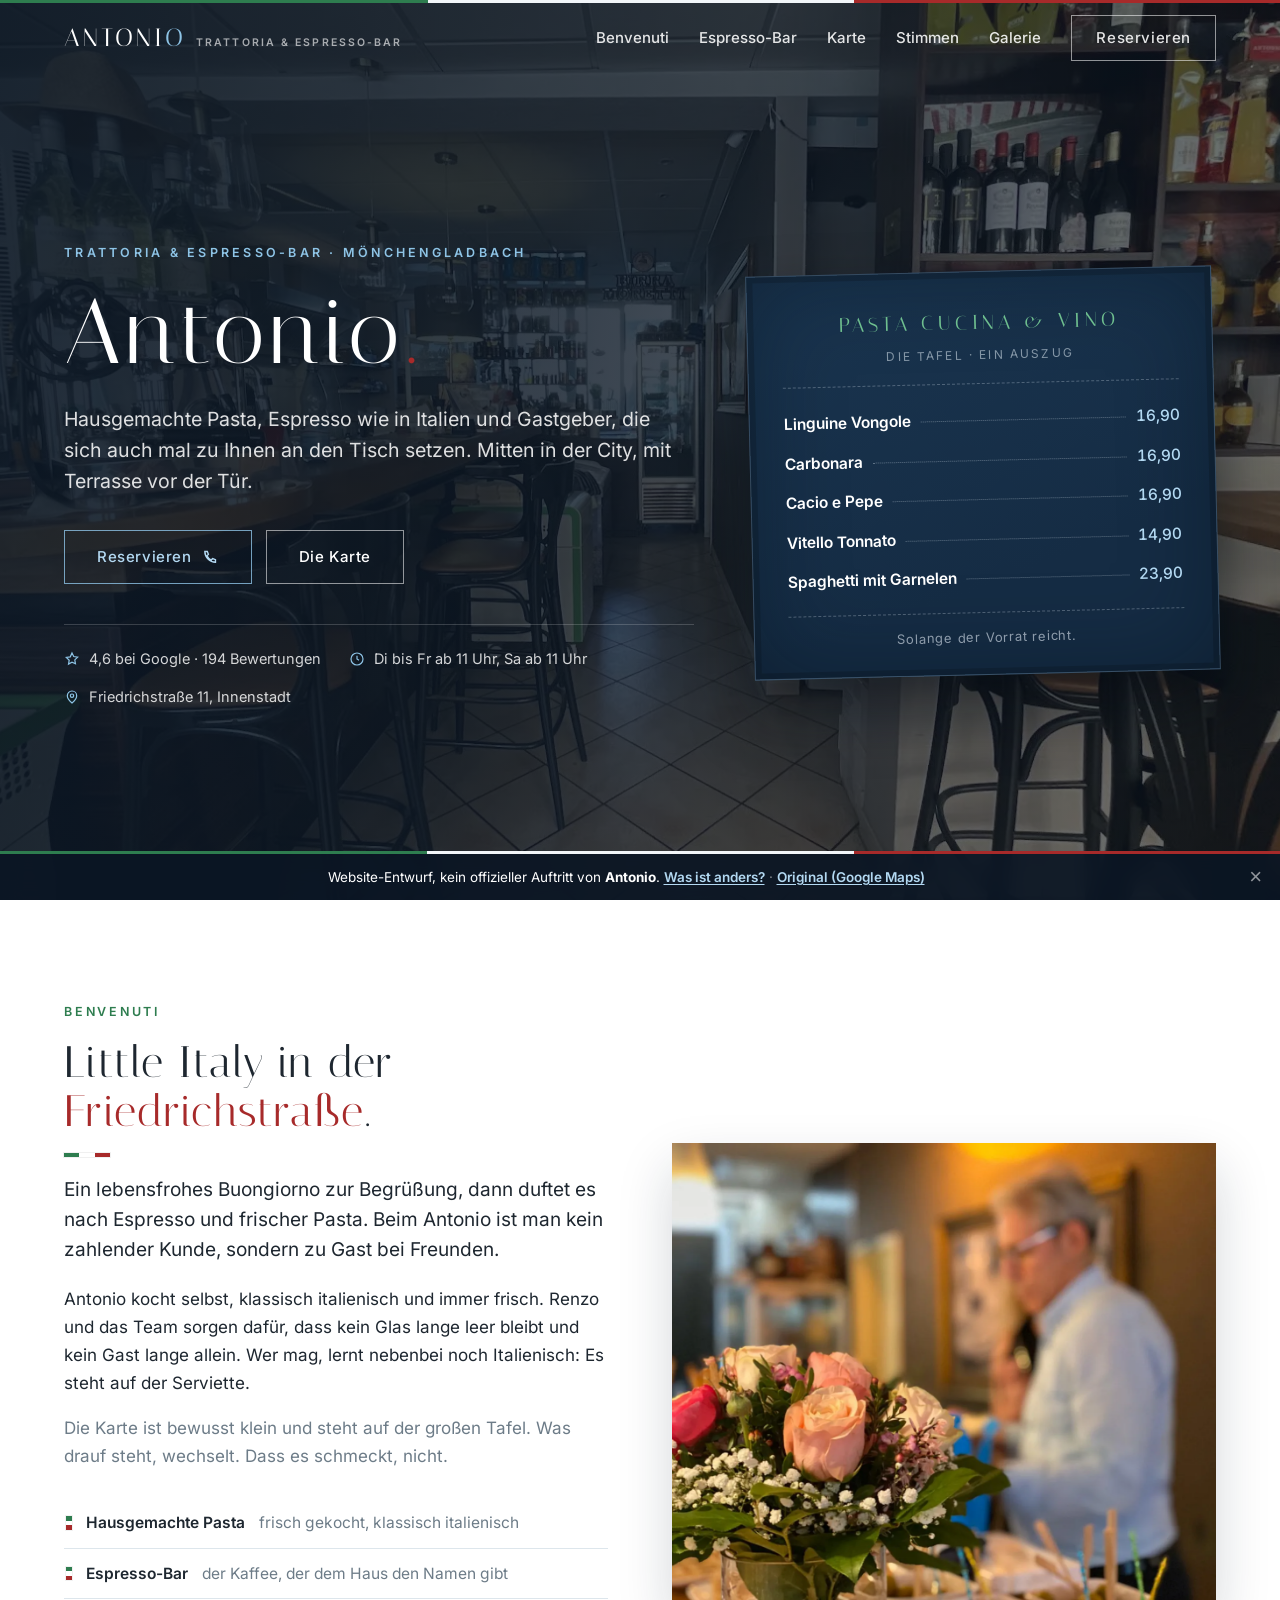
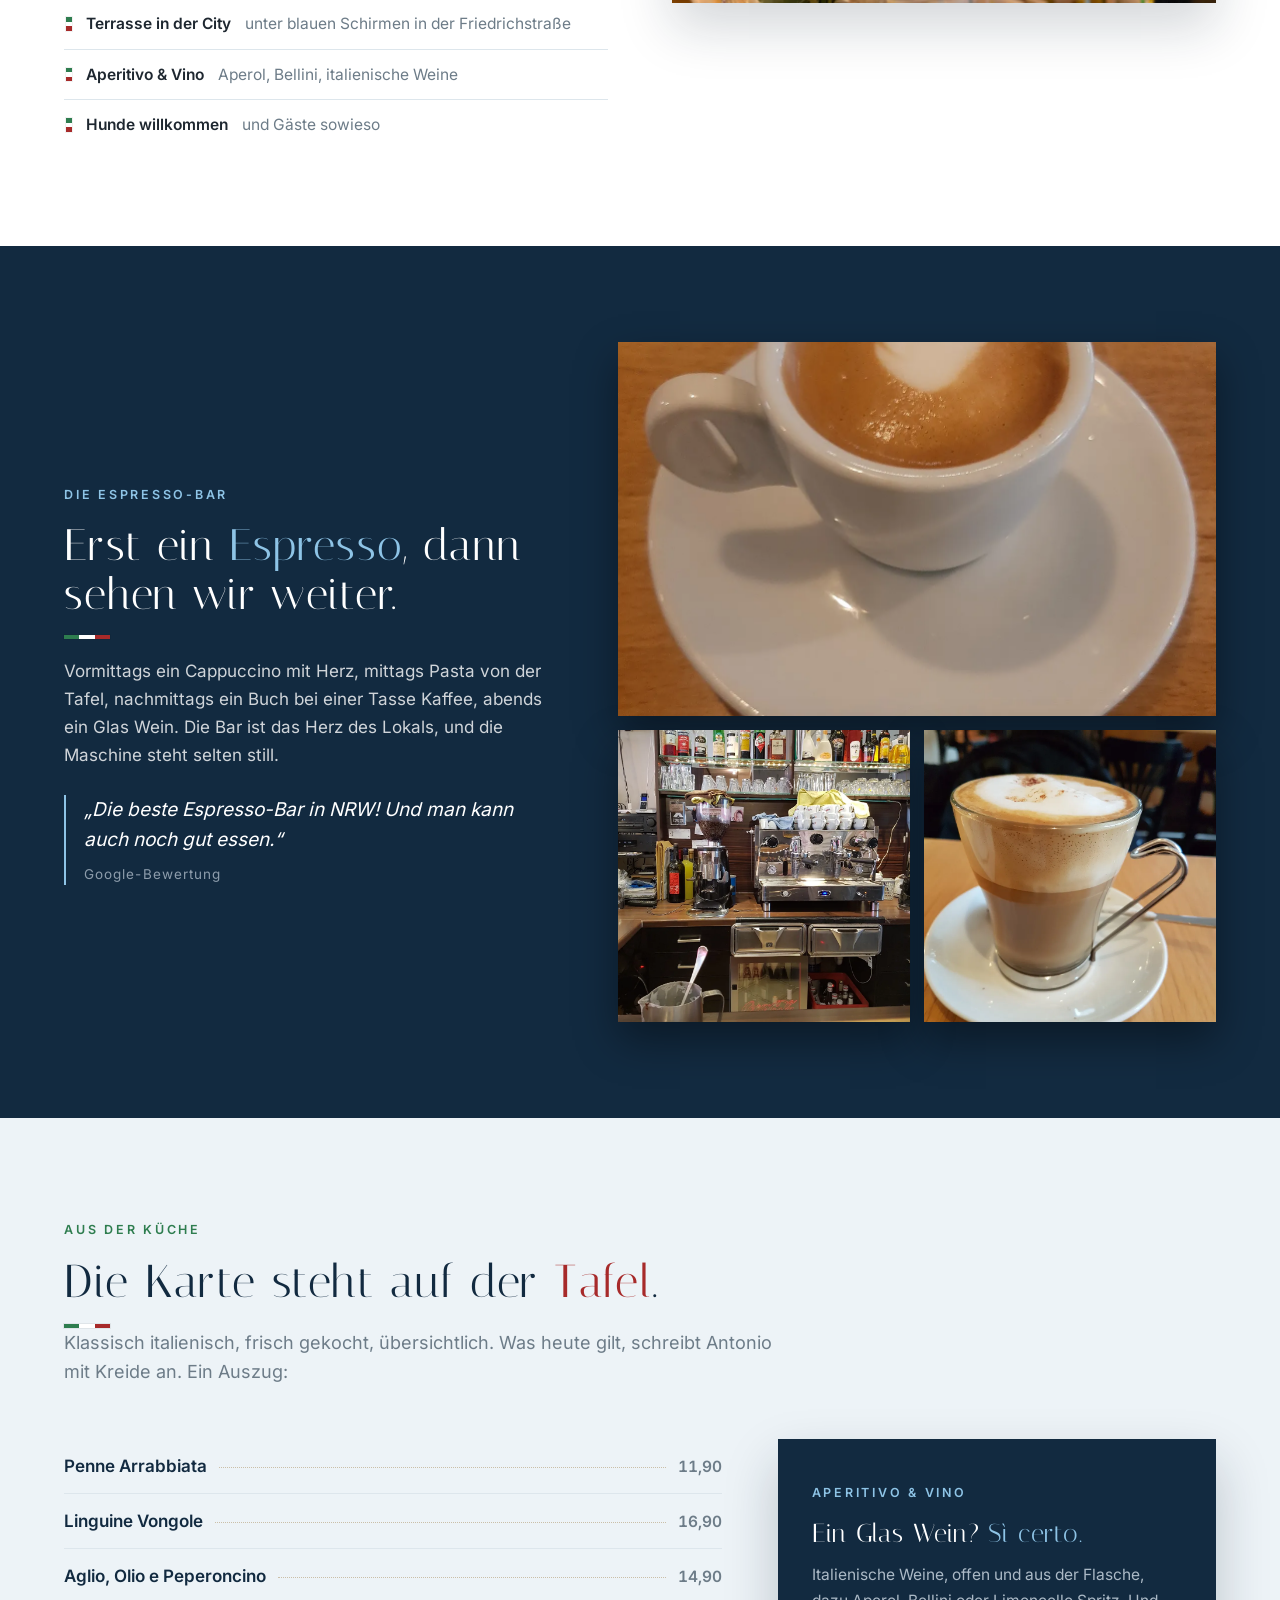
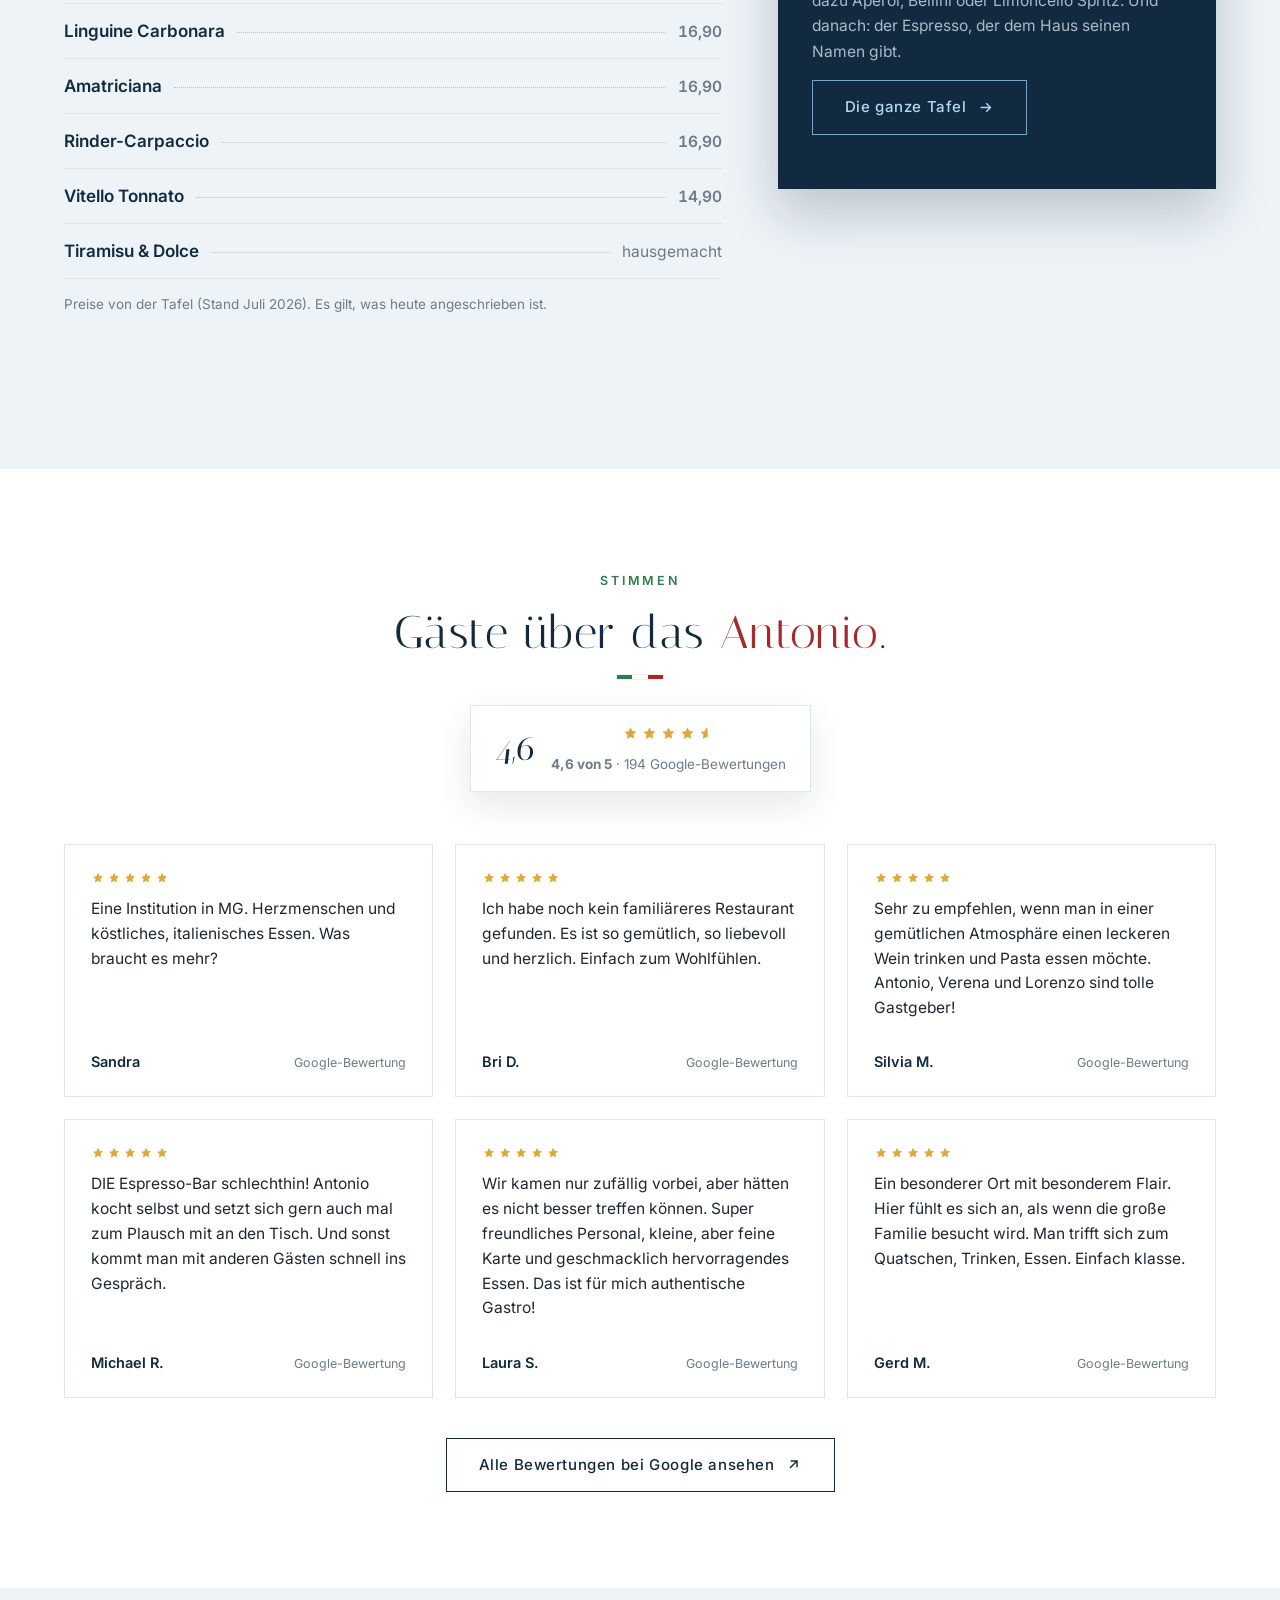
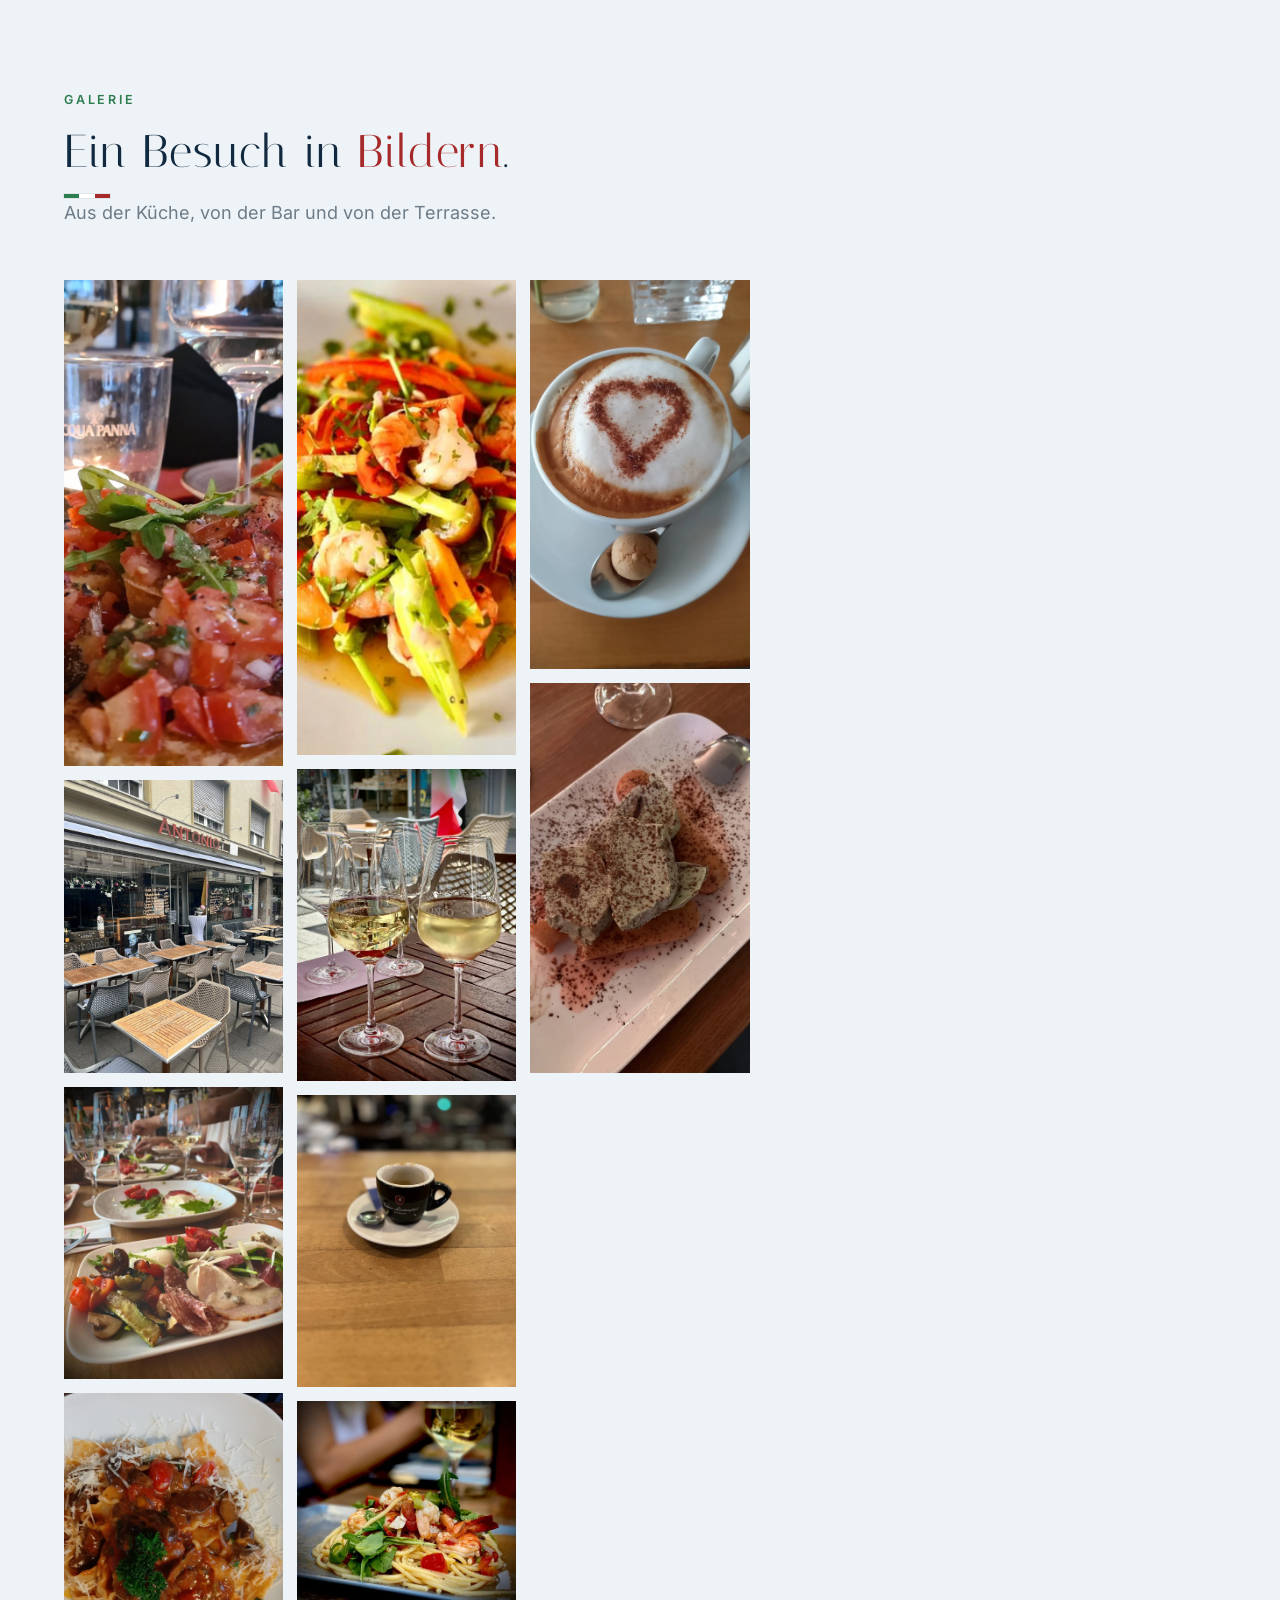
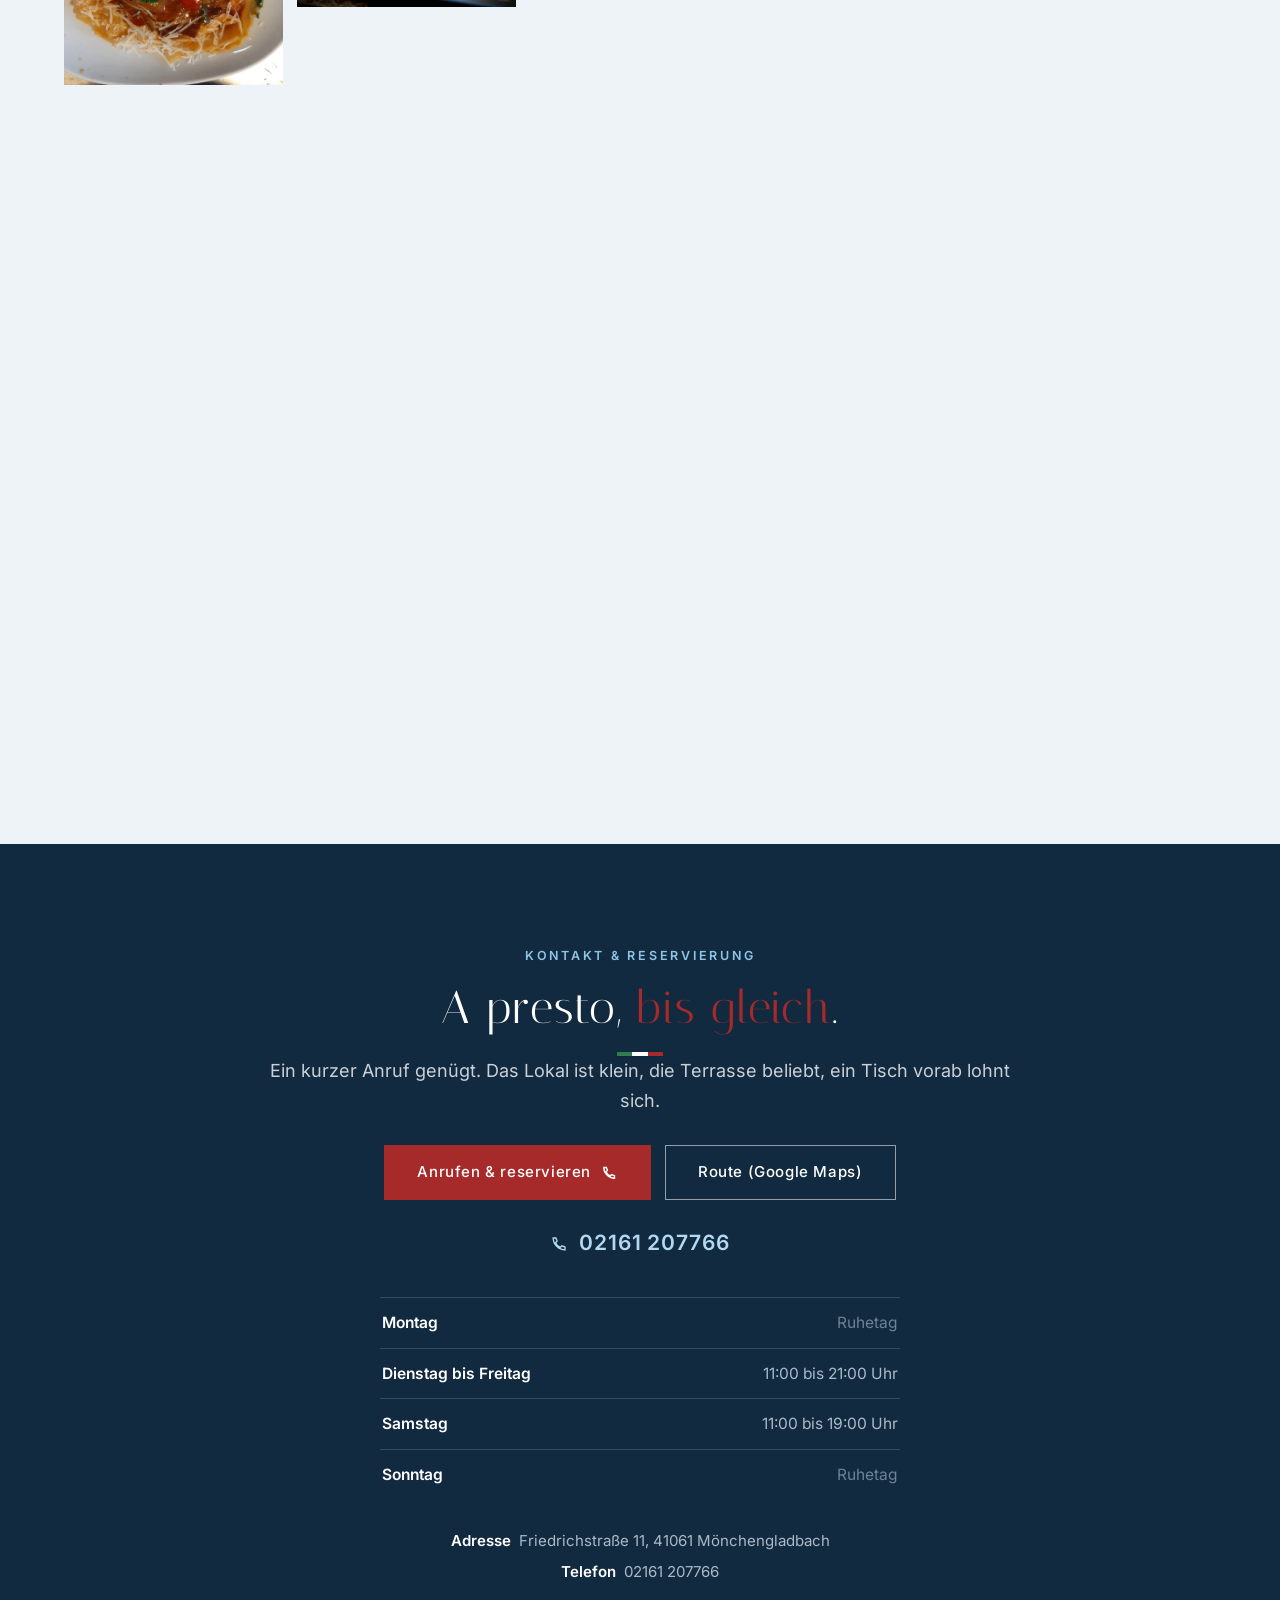
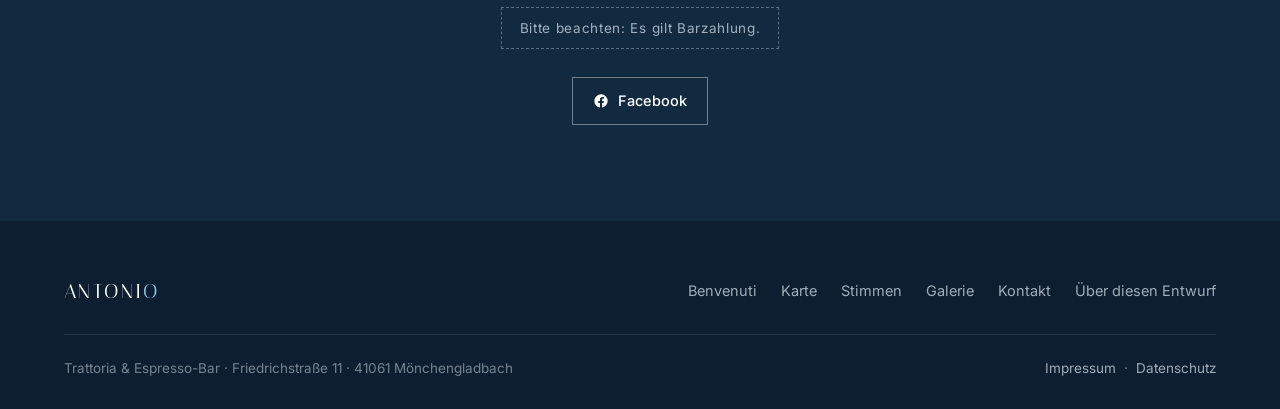
==== commit 4218ec81: "Hinweisseite: Design-System auf Azzurro-Stand (Swatches, Italiana-Text); USP-Marker als vertikale Tr" ====
--- a/index.html
+++ b/index.html
@@ -22,7 +22,7 @@
 <link rel="apple-touch-icon" href="media/favicon-180.png">
 <link rel="preload" as="image" href="media/hero.webp" media="(min-width:701px)">
 <link rel="preload" as="image" href="media/hero-mob.webp" media="(max-width:700px)">
-<link rel="stylesheet" href="css/site.css?v=3">
+<link rel="stylesheet" href="css/site.css?v=4">
 <script type="application/ld+json">
 {"@context":"https://schema.org","@type":"Restaurant","name":"Antonio","alternateName":"Antonios Espresso Bar","@id":"https://suak0903.github.io/antonios/","url":"https://suak0903.github.io/antonios/","image":"https://suak0903.github.io/antonios/media/og.jpg","telephone":"+49 2161 207766","priceRange":"10-20 €","servesCuisine":["Italienisch","Espresso-Bar","Weinstube"],"address":{"@type":"PostalAddress","streetAddress":"Friedrichstraße 11","postalCode":"41061","addressLocality":"Mönchengladbach","addressRegion":"NRW","addressCountry":"DE"},"openingHoursSpecification":[{"@type":"OpeningHoursSpecification","dayOfWeek":["Tuesday","Wednesday","Thursday","Friday"],"opens":"11:00","closes":"21:00"},{"@type":"OpeningHoursSpecification","dayOfWeek":"Saturday","opens":"11:00","closes":"19:00"}],"aggregateRating":{"@type":"AggregateRating","ratingValue":"4.6","reviewCount":"194"},"paymentAccepted":"Cash","sameAs":["https://www.facebook.com/p/Antonios-Espresso-Bar-100046776345160/"]}
 </script>
@@ -367,6 +367,6 @@
   <div class="lb__count" id="lbCount"></div>
 </div>
 
-<script src="js/site.js?v=3" defer></script>
+<script src="js/site.js?v=4" defer></script>
 </body>
 </html>
--- a/css/site.css
+++ b/css/site.css
@@ -295,8 +295,8 @@
 .usps li:last-child{border-bottom:0}
 .usps b{font-weight:600;color:var(--ink);white-space:nowrap}
 .usps .mark{
-  flex:0 0 18px;align-self:center;height:4px;
-  background:linear-gradient(90deg,var(--verde) 0 33.4%,#fff 33.4% 66.7%,var(--rosso) 66.7% 100%);
+  flex:0 0 6px;align-self:stretch;margin:6px 0;
+  background:linear-gradient(180deg,var(--verde) 0 33.4%,#fff 33.4% 66.7%,var(--rosso) 66.7% 100%);
   box-shadow:0 0 0 1px rgba(0,0,0,.05);
 }
 
